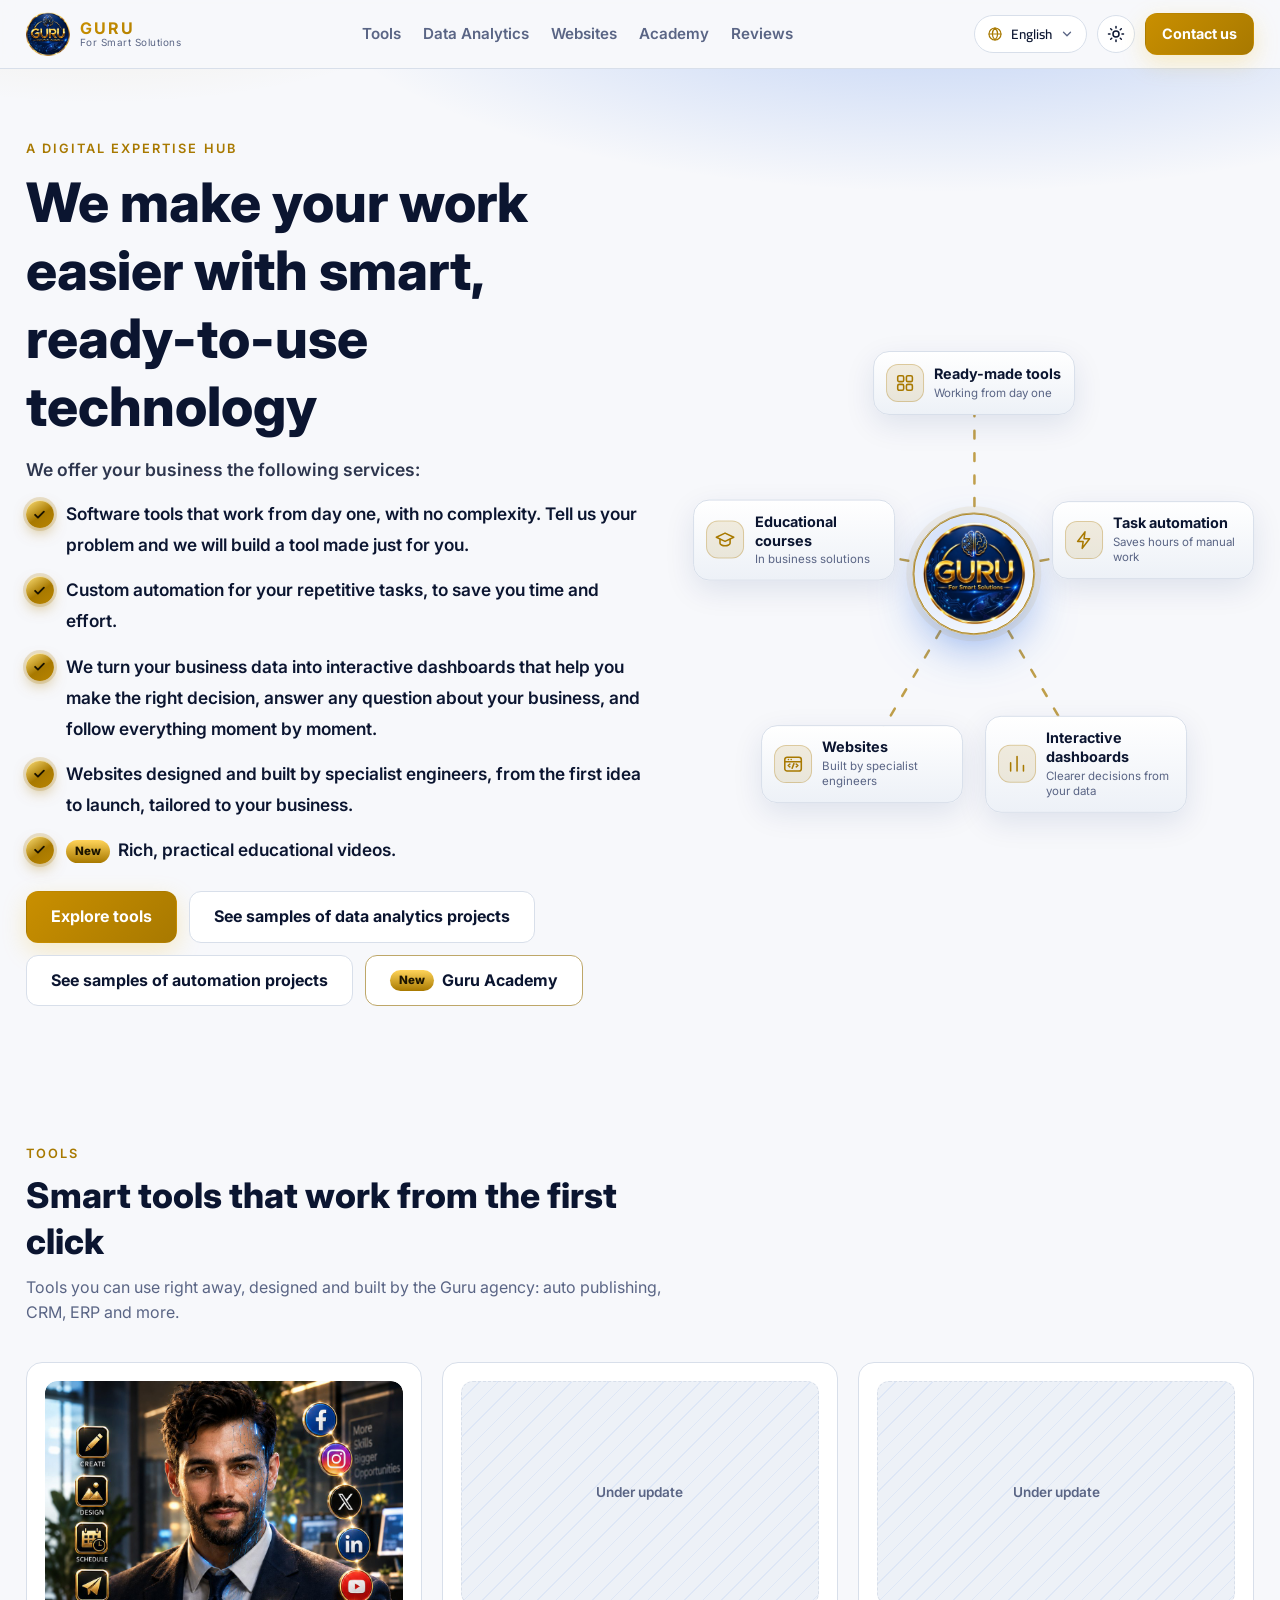
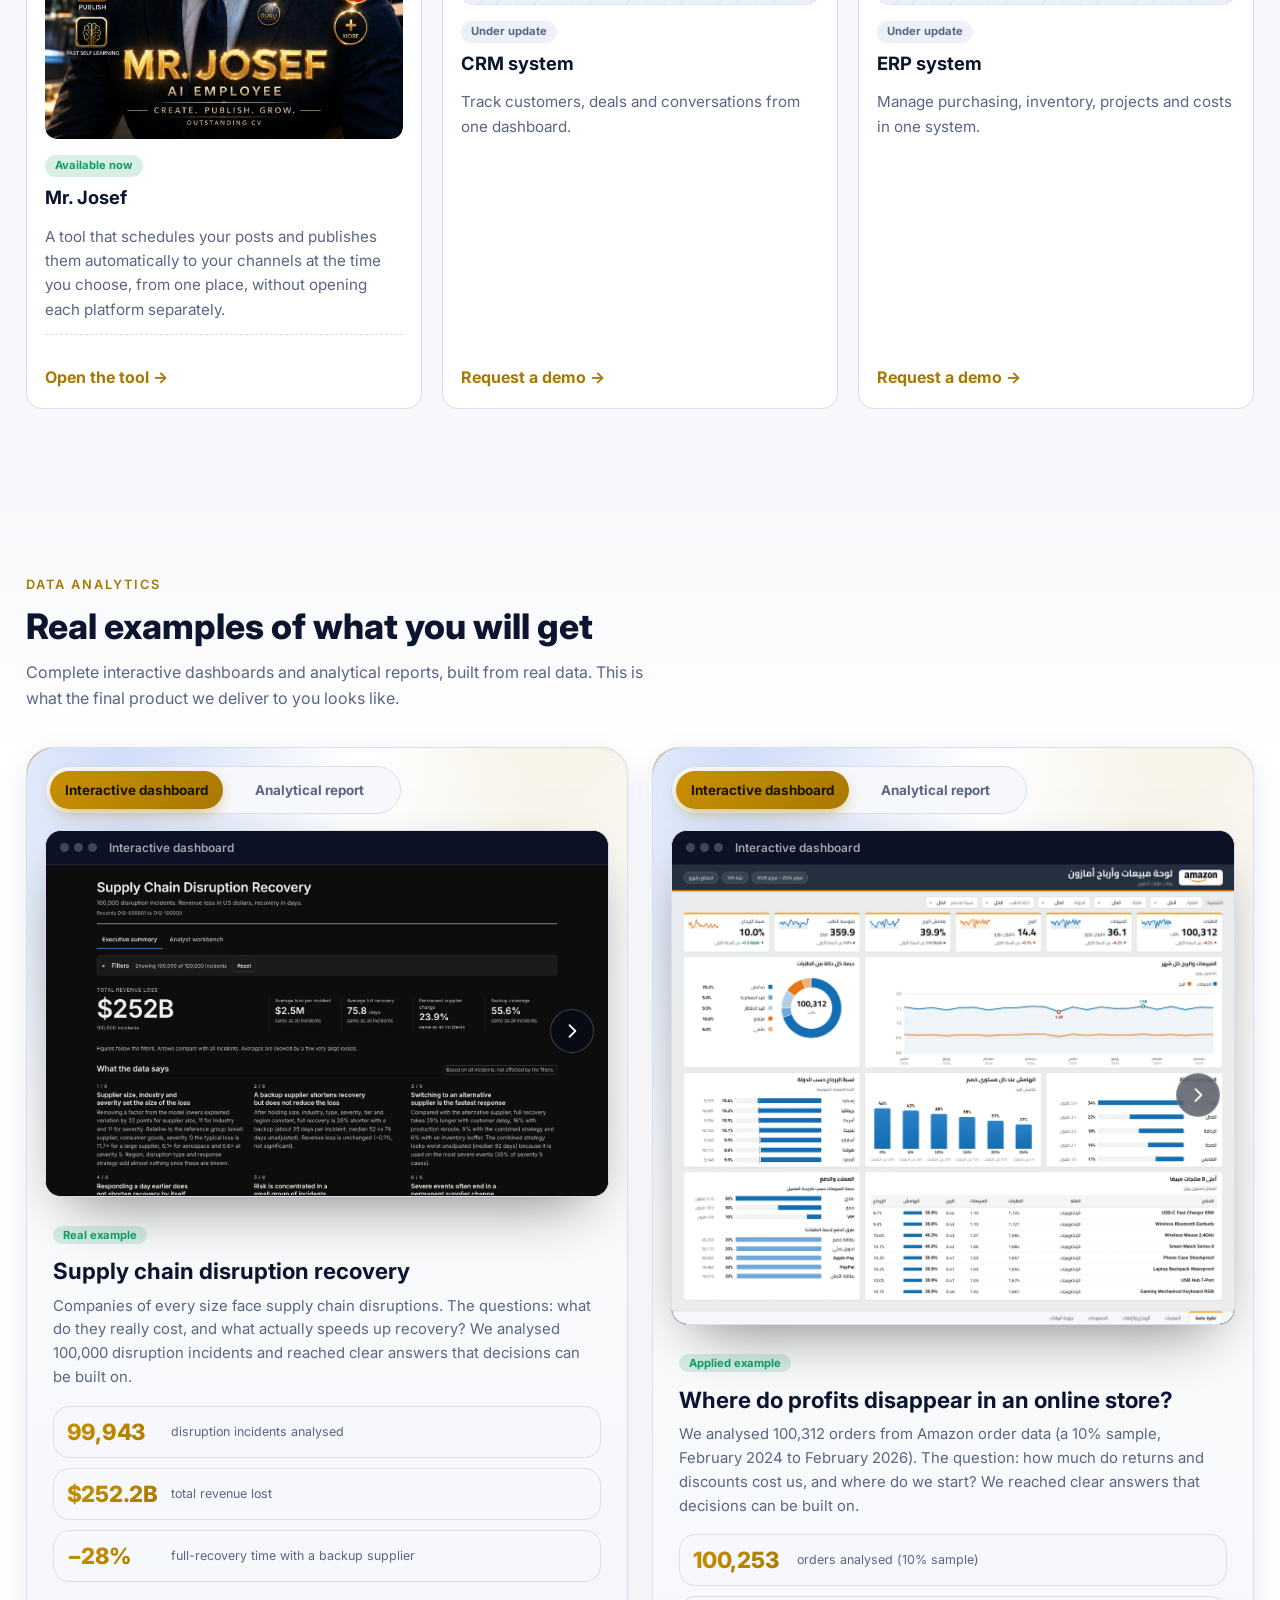
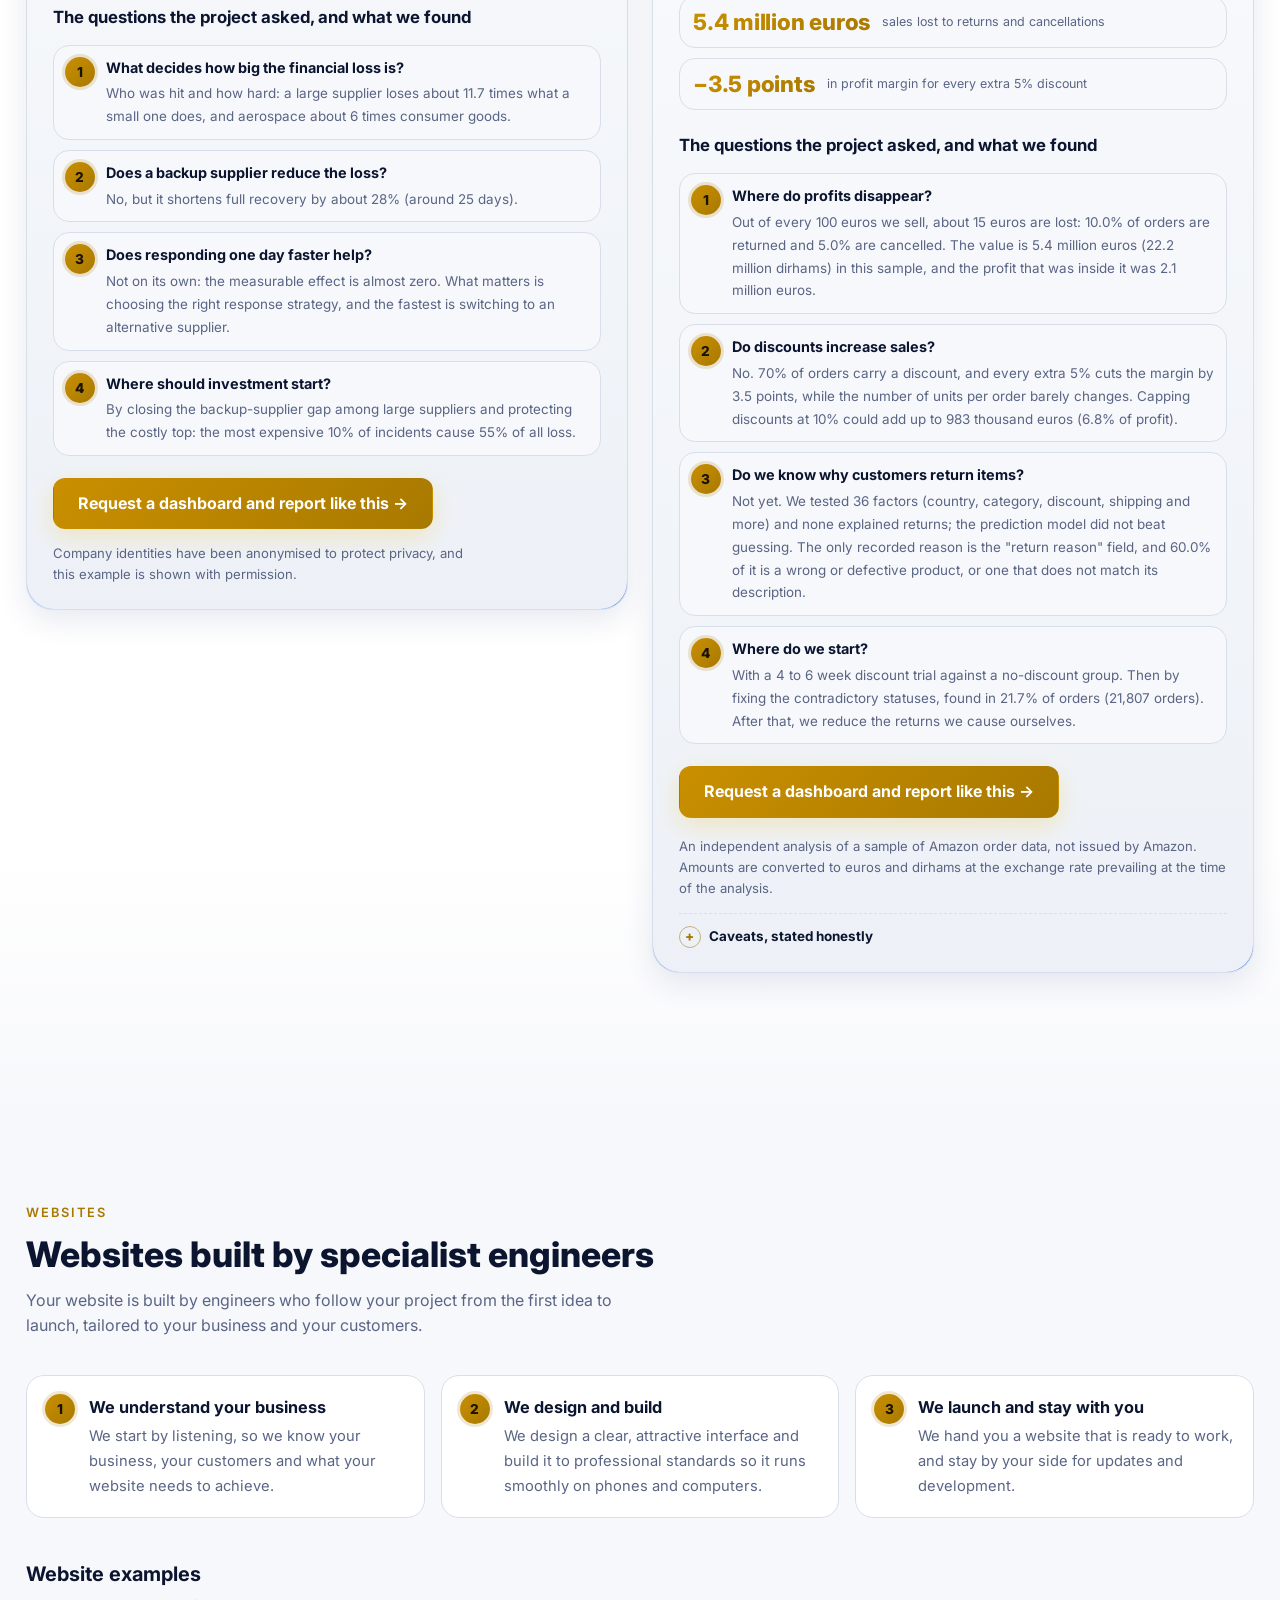
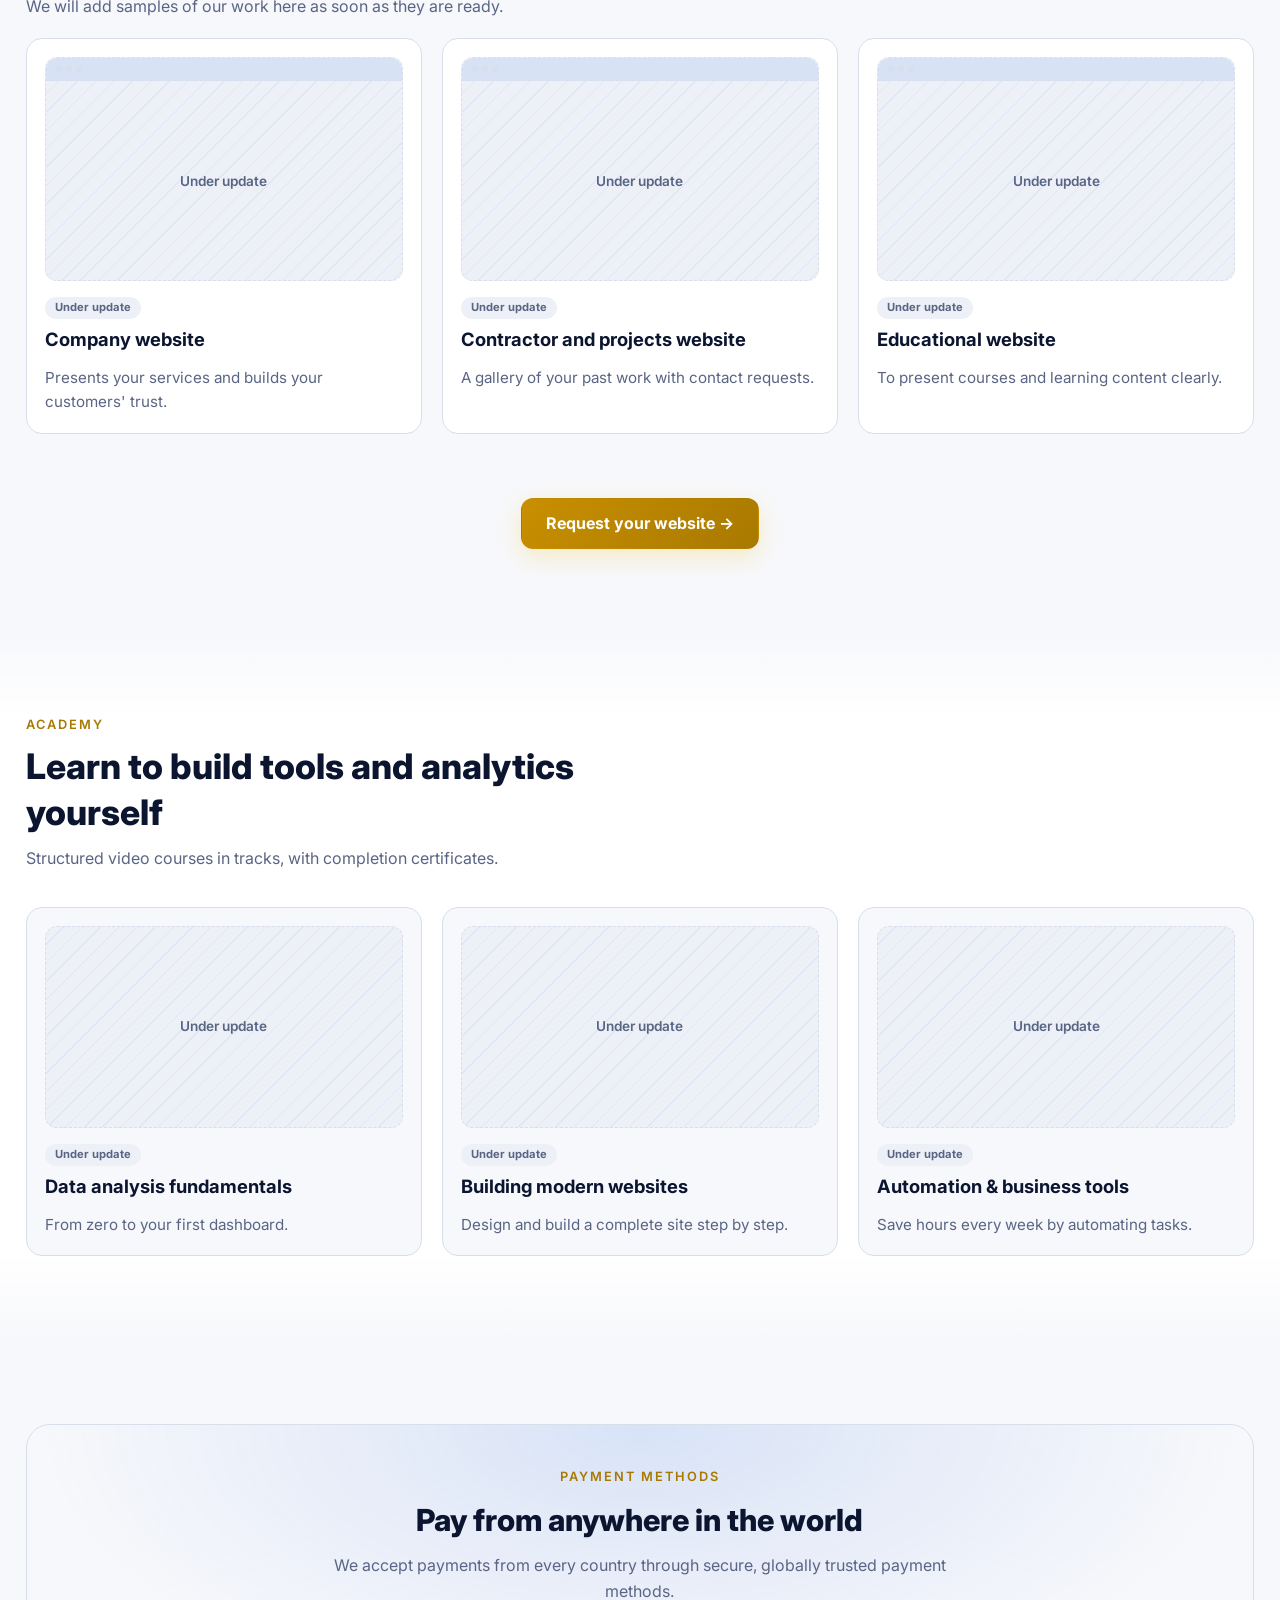
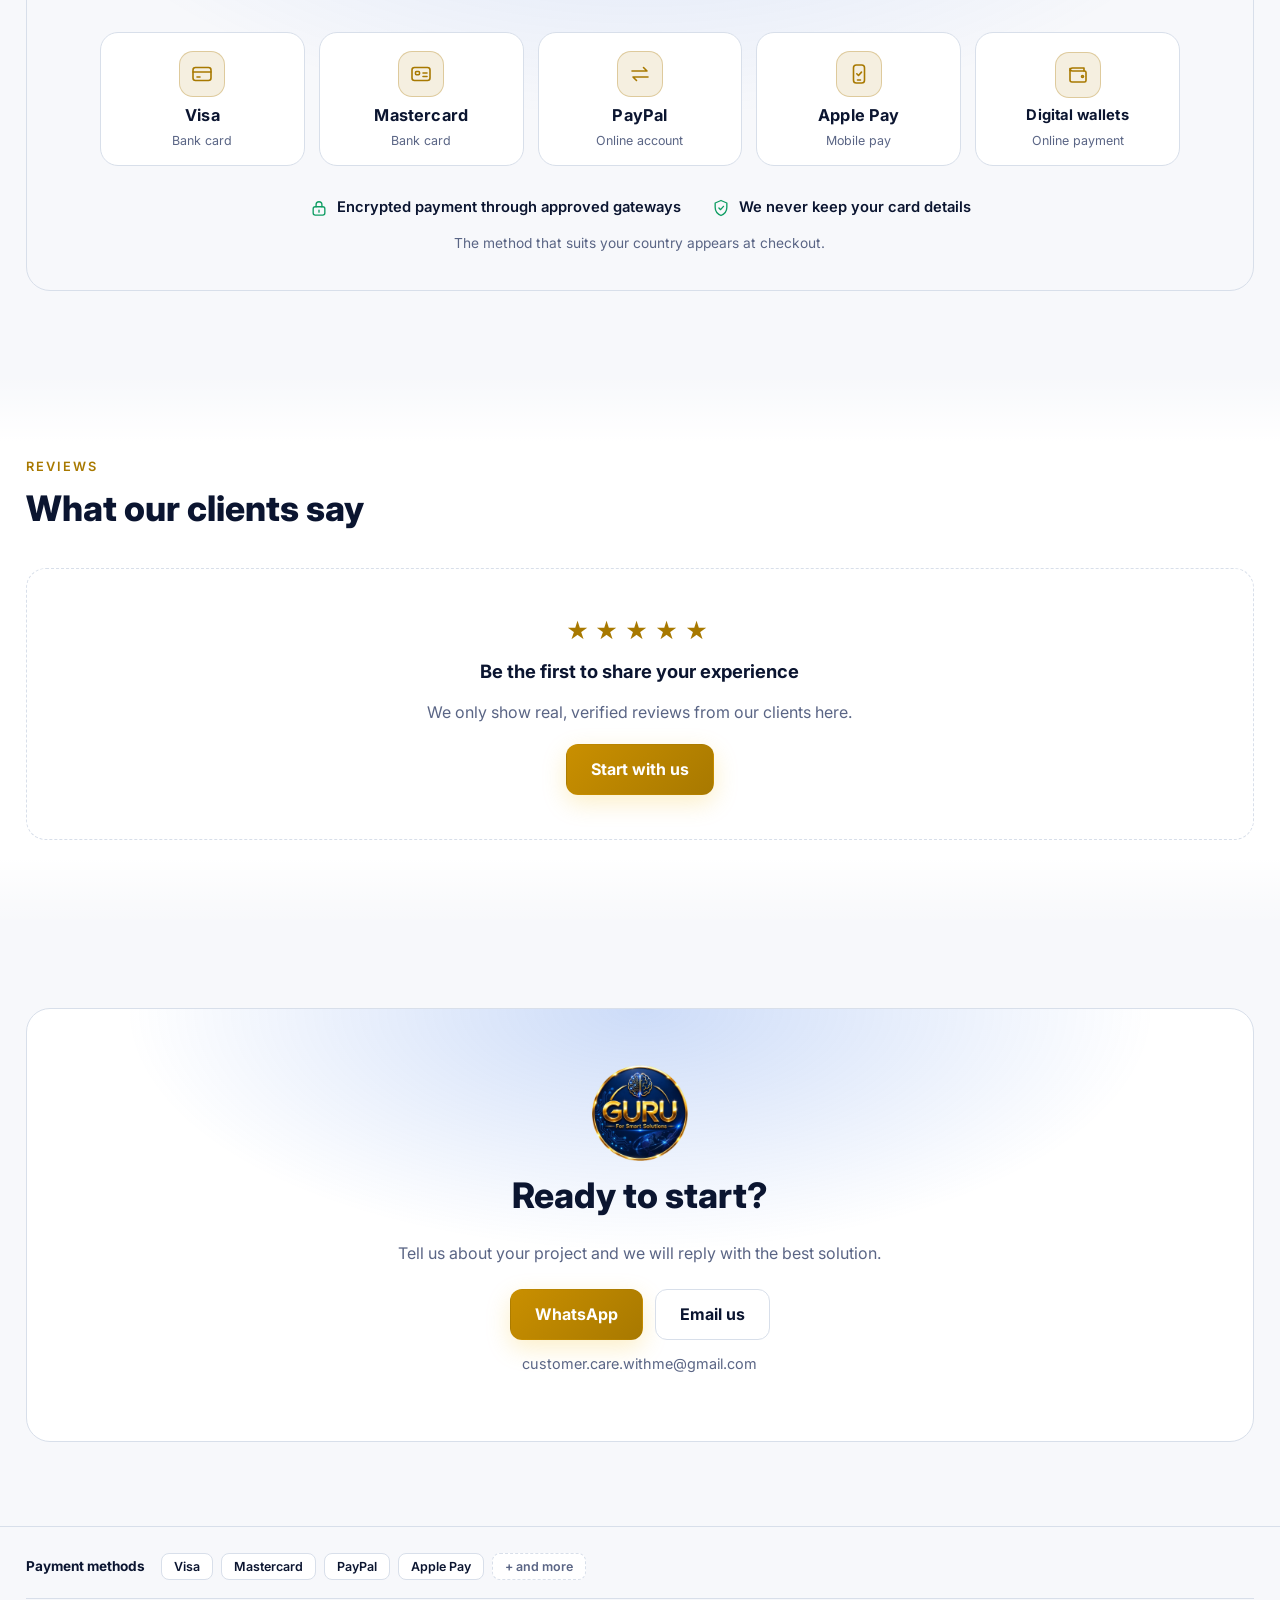
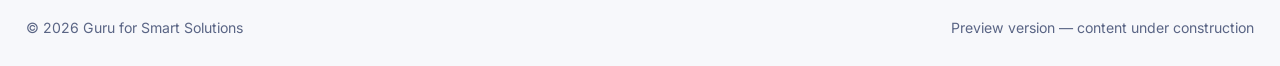
==== index.html @ b003ea6d "Add files via upload" ====
<!doctype html>
<html lang="ar" dir="rtl" data-theme="dark">
<head>
<meta charset="utf-8">
<meta name="viewport" content="width=device-width, initial-scale=1">
<title>Guru for Smart Solutions</title>
<meta name="description" content="Guru for Smart Solutions &#x2014; smart tools, data analytics projects and an academy, in one place.">
<link rel="icon" href="assets/logo.png">
<script src="assets/guru-theme.js?v=1"></script>
<link rel="preconnect" href="https://fonts.googleapis.com">
<link rel="preconnect" href="https://fonts.gstatic.com" crossorigin>
<link href="https://fonts.googleapis.com/css2?family=Cairo:wght@400;600;700;800&family=Inter:wght@400;500;600;700&family=JetBrains+Mono:wght@500&display=swap" rel="stylesheet">
<link rel="stylesheet" href="styles.css?v=33">
<style>.ph.ph-img{padding:0;overflow:hidden;aspect-ratio:1/1;height:auto;min-height:0;border:0;background:none}.ph.ph-img img{display:block;width:100%;height:100%;object-fit:cover;border-radius:inherit}</style>
</head>
<body>
<a class="skip" href="#main" data-i18n="skip">Skip to content</a>

<header class="site-header">
  <div class="wrap bar">
    <a class="brand" href="#top" aria-label="Guru">
      <img src="assets/logo.png" alt="" width="44" height="44">
      <span class="brand-text"><strong>GURU</strong><small data-i18n="brandSub">For Smart Solutions</small></span>
    </a>
    <nav class="nav" aria-label="Main">
      <a href="#tools" data-i18n="navTools"></a>
      <a href="#data" data-i18n="navData"></a>
      <a href="#websites" data-i18n="navWeb"></a>
      <a href="#academy" data-i18n="navAcademy"></a>
      <a href="#reviews" data-i18n="navReviews"></a>
    </nav>
    <div class="actions">
      <div class="lang" id="lang">
        <button type="button" class="lang-btn" id="lang-btn" aria-haspopup="menu" aria-expanded="false" aria-controls="lang-menu" aria-label="Language">
          <svg viewBox="0 0 24 24" width="16" height="16" fill="none" stroke="currentColor" stroke-width="1.8" stroke-linecap="round" aria-hidden="true"><circle cx="12" cy="12" r="9"/><path d="M3 12h18M12 3c2.6 2.6 4 5.7 4 9s-1.4 6.4-4 9c-2.6-2.6-4-5.7-4-9s1.4-6.4 4-9z"/></svg>
          <span id="lang-cur" dir="auto">&#x627;&#x644;&#x639;&#x631;&#x628;&#x64A;&#x629;</span>
          <svg class="chev" viewBox="0 0 24 24" width="14" height="14" fill="none" stroke="currentColor" stroke-width="2.2" stroke-linecap="round" stroke-linejoin="round" aria-hidden="true"><path d="M6 9l6 6 6-6"/></svg>
        </button>
        <ul class="lang-menu" id="lang-menu" role="menu" hidden>
          <li role="none"><button type="button" role="menuitemradio" data-lang="ar" aria-checked="true"><b>AR</b><span>&#x627;&#x644;&#x639;&#x631;&#x628;&#x64A;&#x629;</span><i class="tick">&#x2713;</i></button></li>
          <li role="none"><button type="button" role="menuitemradio" data-lang="en" aria-checked="false"><b>EN</b><span>English</span><i class="tick">&#x2713;</i></button></li>
          <li role="none"><button type="button" role="menuitemradio" data-lang="es" aria-checked="false"><b>ES</b><span>Espa&#xF1;ol</span><i class="tick">&#x2713;</i></button></li>
        </ul>
      </div>
      <button type="button" class="icon-btn" id="theme" aria-label="Toggle theme">
        <svg viewBox="0 0 24 24" width="18" height="18" fill="none" stroke="currentColor" stroke-width="2" stroke-linecap="round"><circle cx="12" cy="12" r="4"/><path d="M12 2v2M12 20v2M4.9 4.9l1.4 1.4M17.7 17.7l1.4 1.4M2 12h2M20 12h2M4.9 19.1l1.4-1.4M17.7 6.3l1.4-1.4"/></svg>
      </button>
      <a class="btn btn-gold btn-sm hide-sm" href="#contact" data-i18n="ctaContact"></a>
    </div>
  </div>
</header>

<main id="main">
<!-- HERO -->
<section class="hero" id="top">
  <div class="wrap hero-grid">
    <div class="hero-copy">
      <p class="eyebrow" data-i18n="eyebrow"></p>
      <h1 data-i18n="h1"></h1>
      <p class="lead lead-intro" data-i18n="leadI"></p>
      <ul class="points">
        <li><i class="chk" aria-hidden="true"><svg viewBox="0 0 24 24" width="14" height="14" fill="none" stroke="currentColor" stroke-width="2.6" stroke-linecap="round" stroke-linejoin="round"><path d="M5 12.5l4.5 4.5L19 7.5"/></svg></i><span data-i18n="p1"></span></li>
        <li><i class="chk" aria-hidden="true"><svg viewBox="0 0 24 24" width="14" height="14" fill="none" stroke="currentColor" stroke-width="2.6" stroke-linecap="round" stroke-linejoin="round"><path d="M5 12.5l4.5 4.5L19 7.5"/></svg></i><span data-i18n="p2"></span></li>
        <li><i class="chk" aria-hidden="true"><svg viewBox="0 0 24 24" width="14" height="14" fill="none" stroke="currentColor" stroke-width="2.6" stroke-linecap="round" stroke-linejoin="round"><path d="M5 12.5l4.5 4.5L19 7.5"/></svg></i><span data-i18n="p3"></span></li>
        <li><i class="chk" aria-hidden="true"><svg viewBox="0 0 24 24" width="14" height="14" fill="none" stroke="currentColor" stroke-width="2.6" stroke-linecap="round" stroke-linejoin="round"><path d="M5 12.5l4.5 4.5L19 7.5"/></svg></i><span data-i18n="pW"></span></li>
        <li><i class="chk" aria-hidden="true"><svg viewBox="0 0 24 24" width="14" height="14" fill="none" stroke="currentColor" stroke-width="2.6" stroke-linecap="round" stroke-linejoin="round"><path d="M5 12.5l4.5 4.5L19 7.5"/></svg></i><span><b class="new" data-i18n="newTag"></b> <span data-i18n="p4"></span></span></li>
      </ul>
      <div class="cta-row">
        <a class="btn btn-gold" href="#tools" data-i18n="ctaTools"></a>
        <a class="btn btn-ghost" href="#data" data-i18n="ctaData"></a>
        <a class="btn btn-ghost" href="#data" data-i18n="ctaAut"></a>
        <a class="btn btn-ghost btn-new" href="#academy"><b class="new" data-i18n="ctaNew"></b><span data-i18n="ctaAcad"></span></a>
      </div>
    </div>

    <figure class="hub" id="hub" role="group" data-i18n-aria="hubAria">
      <svg class="hub-lines" viewBox="0 0 100 96" aria-hidden="true" focusable="false">
        <g class="hub-flow">
          <path d="M50 48L50 14"/><path d="M50 48L82 42"/><path d="M50 48L70 82"/><path d="M50 48L30 82"/><path d="M50 48L18 42"/>
        </g>
      </svg>
      <div class="hub-core" aria-hidden="true"><span class="hub-ring"></span><span class="hub-ring r2"></span><img src="assets/logo.png" alt="" width="120" height="120"></div>
      <a class="hub-card c1" href="#tools"><span class="hub-ico"><svg viewBox="0 0 24 24" fill="none" stroke="currentColor" stroke-width="1.7" stroke-linecap="round" stroke-linejoin="round" aria-hidden="true"><rect x="4" y="4" width="6.5" height="6.5" rx="1.6"/><rect x="13.5" y="4" width="6.5" height="6.5" rx="1.6"/><rect x="4" y="13.5" width="6.5" height="6.5" rx="1.6"/><rect x="13.5" y="13.5" width="6.5" height="6.5" rx="1.6"/></svg></span><span class="hub-txt"><b data-i18n="hub1"></b><small data-i18n="hub1s"></small></span></a>
      <a class="hub-card c2" href="#contact"><span class="hub-ico"><svg viewBox="0 0 24 24" fill="none" stroke="currentColor" stroke-width="1.7" stroke-linecap="round" stroke-linejoin="round" aria-hidden="true"><path d="M13 3L5 13.5h6L10 21l8-10.5h-6z"/></svg></span><span class="hub-txt"><b data-i18n="hub2"></b><small data-i18n="hub2s"></small></span></a>
      <a class="hub-card c3" href="#data"><span class="hub-ico"><svg viewBox="0 0 24 24" fill="none" stroke="currentColor" stroke-width="1.7" stroke-linecap="round" stroke-linejoin="round" aria-hidden="true"><path d="M5 20V11M12 20V4M19 20v-6"/></svg></span><span class="hub-txt"><b data-i18n="hub3"></b><small data-i18n="hub3s"></small></span></a>
      <a class="hub-card c4" href="#websites"><span class="hub-ico"><svg viewBox="0 0 24 24" fill="none" stroke="currentColor" stroke-width="1.7" stroke-linecap="round" stroke-linejoin="round" aria-hidden="true"><rect x="3" y="4.5" width="18" height="15" rx="2.5"/><path d="M3 9.5h18M7 7h.01M10 7h.01"/><path d="M8.5 15l-1.8-1.5L8.5 12M15.5 12l1.8 1.5L15.5 15M13 11.5l-2 5"/></svg></span><span class="hub-txt"><b data-i18n="hubW"></b><small data-i18n="hubWs"></small></span></a>
      <a class="hub-card c5" href="#academy"><span class="hub-ico"><svg viewBox="0 0 24 24" fill="none" stroke="currentColor" stroke-width="1.7" stroke-linecap="round" stroke-linejoin="round" aria-hidden="true"><path d="M2.5 9.5L12 5l9.5 4.5L12 14z"/><path d="M6.5 11.8V16c0 1.4 2.5 2.8 5.5 2.8s5.5-1.4 5.5-2.8v-4.2"/></svg></span><span class="hub-txt"><b data-i18n="hub4"></b><small data-i18n="hub4s"></small></span></a>
    </figure>
  </div>
</section>

<!-- TOOLS -->
<section class="section" id="tools">
  <div class="wrap">
    <header class="sec-head"><p class="eyebrow" data-i18n="navTools"></p><h2 data-i18n="toolsH"></h2><p data-i18n="toolsP"></p></header>
    <div class="grid3">
      <article class="card">
        <div class="ph ph-img"><img src="assets/mr-josef.jpg" alt="Mr. Josef" width="1024" height="1024" loading="lazy"></div>
        <span class="tag tag-live" data-i18n="liveNow"></span>
        <h3 data-i18n="t1"></h3><p data-i18n="t1p"></p>
        <div class="gp-mj" id="gp-mj"></div>
        <a class="link" href="https://mr-josef-for-social-media.vercel.app/ar" data-app-link="https://mr-josef-for-social-media.vercel.app" target="_blank" rel="noopener" data-i18n="mjCta"></a>
      </article>
      <article class="card">
        <div class="ph" role="img" aria-label="Image placeholder"><span data-i18n="soonImg"></span></div>
        <span class="tag" data-i18n="soon"></span>
        <h3 data-i18n="t2"></h3><p data-i18n="t2p"></p>
        <a class="link" href="#contact" data-i18n="demo"></a>
      </article>
      <article class="card">
        <div class="ph" role="img" aria-label="Image placeholder"><span data-i18n="soonImg"></span></div>
        <span class="tag" data-i18n="soon"></span>
        <h3 data-i18n="t3"></h3><p data-i18n="t3p"></p>
        <a class="link" href="#contact" data-i18n="demo"></a>
      </article>
    </div>
  </div>
</section>

<!-- DATA LAB -->
<section class="section alt" id="data">
  <div class="wrap">
    <header class="sec-head"><p class="eyebrow" data-i18n="navData"></p><h2 data-i18n="dataH"></h2><p data-i18n="dataP"></p></header>
    <div class="cases">
    <article class="case" id="case" data-case="supply">
      <div class="case-stage">
        <div class="case-tabs" role="tablist" aria-label="" data-i18n-aria="caseTabsAria" style="--i:0">
          <span class="case-ind" aria-hidden="true"></span>
          <button class="case-tab" role="tab" id="tab-dash" aria-controls="slide-dash" aria-selected="true" type="button" data-i18n="tabDash"></button>
          <button class="case-tab" role="tab" id="tab-rep" aria-controls="slide-rep" aria-selected="false" tabindex="-1" type="button" data-i18n="tabRep"></button>
        </div>
        <div class="case-frame">
          <div class="case-chrome" aria-hidden="true"><span class="dots"><i></i><i></i><i></i></span><span class="case-label"><span class="cl cl-0" data-i18n="tabDash"></span><span class="cl cl-1" data-i18n="tabRep"></span></span></div>
          <div class="case-viewport" id="case-vp" tabindex="0" role="group" aria-roledescription="carousel" data-i18n-aria="caseAria">
            <div class="case-track" id="case-track">
              <figure class="case-slide on" id="slide-dash" role="tabpanel" aria-labelledby="tab-dash"><img data-shot="supply-chain/preview-{lang}.webp" data-i18n-alt="altDash" src="supply-chain/preview-ar.webp" alt="" width="1440" height="900" draggable="false"></figure>
              <figure class="case-slide" id="slide-rep" role="tabpanel" aria-labelledby="tab-rep" aria-hidden="true"><img data-shot="supply-chain/report-{lang}.webp" data-i18n-alt="altRep" src="supply-chain/report-ar.webp" alt="" width="1440" height="900" draggable="false" loading="lazy"></figure>
            </div>
            <button class="case-nav prev" type="button" data-i18n-aria="casePrev" disabled><svg viewBox="0 0 24 24" width="20" height="20" fill="none" stroke="currentColor" stroke-width="2.2" stroke-linecap="round" stroke-linejoin="round" aria-hidden="true"><path d="M9 5l7 7-7 7"/></svg></button>
            <button class="case-nav next" type="button" data-i18n-aria="caseNext"><svg viewBox="0 0 24 24" width="20" height="20" fill="none" stroke="currentColor" stroke-width="2.2" stroke-linecap="round" stroke-linejoin="round" aria-hidden="true"><path d="M9 5l7 7-7 7"/></svg></button>
            <span class="case-shine" aria-hidden="true"></span>
          </div>
        </div>
      </div>
      <div class="case-body">
        <div class="case-head" data-rv style="--d:0"><span class="tag tag-live" data-i18n="live"></span></div>
        <h3 data-rv style="--d:1" data-i18n="d1t"></h3>
        <p class="case-intro" data-rv style="--d:2" data-i18n="caseIntro"></p>
        <ul class="case-stats" data-rv style="--d:3">
          <li><b class="cs-n" data-stat="0" dir="auto"></b><span data-i18n="stat1"></span></li>
          <li><b class="cs-n" data-stat="1" dir="auto"></b><span data-i18n="stat2"></span></li>
          <li><b class="cs-n" data-stat="2" dir="auto"></b><span data-i18n="stat3"></span></li>
        </ul>
        <h4 class="case-qh" data-rv style="--d:4" data-i18n="qaH"></h4>
        <ol class="qa">
          <li data-rv style="--d:5"><span class="qa-n">1</span><div><b data-i18n="q1"></b><p data-i18n="a1"></p></div></li>
          <li data-rv style="--d:6"><span class="qa-n">2</span><div><b data-i18n="q2"></b><p data-i18n="a2"></p></div></li>
          <li data-rv style="--d:7"><span class="qa-n">3</span><div><b data-i18n="q3"></b><p data-i18n="a3"></p></div></li>
          <li data-rv style="--d:8"><span class="qa-n">4</span><div><b data-i18n="q4"></b><p data-i18n="a4"></p></div></li>
        </ol>
        <div class="case-cta" data-rv style="--d:9">
          <a class="btn btn-gold" href="#contact" data-i18n="caseCta"></a>
          <p class="case-note" data-i18n="caseNote"></p>
        </div>
      </div>
    </article>

    <article class="case case-amazon" id="case-amazon" data-case="amazon">
      <div class="case-stage">
        <div class="case-tabs" role="tablist" aria-label="" data-i18n-aria="caseTabsAria" style="--i:0">
          <span class="case-ind" aria-hidden="true"></span>
          <button class="case-tab" role="tab" id="tab-am-dash" aria-controls="slide-am-dash" aria-selected="true" type="button" data-i18n="tabDash"></button>
          <button class="case-tab" role="tab" id="tab-am-rep" aria-controls="slide-am-rep" aria-selected="false" tabindex="-1" type="button" data-i18n="tabRep"></button>
        </div>
        <div class="case-frame">
          <div class="case-chrome" aria-hidden="true"><span class="dots"><i></i><i></i><i></i></span><span class="case-label"><span class="cl cl-0" data-i18n="tabDash"></span><span class="cl cl-1" data-i18n="tabRep"></span></span></div>
          <div class="case-viewport" tabindex="0" role="group" aria-roledescription="carousel" data-i18n-aria="caseAria">
            <div class="case-track">
              <figure class="case-slide on" id="slide-am-dash" role="tabpanel" aria-labelledby="tab-am-dash"><img src="amazon-orders/dashboard.webp" data-i18n-alt="amAltDash" alt="" width="2400" height="1959" draggable="false"></figure>
              <figure class="case-slide" id="slide-am-rep" role="tabpanel" aria-labelledby="tab-am-rep" aria-hidden="true"><img src="amazon-orders/report.webp" data-i18n-alt="amAltRep" alt="" width="2400" height="1350" draggable="false" loading="lazy"></figure>
            </div>
            <button class="case-nav prev" type="button" data-i18n-aria="casePrev" disabled><svg viewBox="0 0 24 24" width="20" height="20" fill="none" stroke="currentColor" stroke-width="2.2" stroke-linecap="round" stroke-linejoin="round" aria-hidden="true"><path d="M9 5l7 7-7 7"/></svg></button>
            <button class="case-nav next" type="button" data-i18n-aria="caseNext"><svg viewBox="0 0 24 24" width="20" height="20" fill="none" stroke="currentColor" stroke-width="2.2" stroke-linecap="round" stroke-linejoin="round" aria-hidden="true"><path d="M9 5l7 7-7 7"/></svg></button>
            <span class="case-shine" aria-hidden="true"></span>
          </div>
        </div>
      </div>
      <div class="case-body">
        <div class="case-head" data-rv style="--d:0"><span class="tag tag-live" data-i18n="amTag"></span></div>
        <h3 data-rv style="--d:1" data-i18n="amTitle"></h3>
        <p class="case-intro" data-rv style="--d:2" data-i18n="amIntro" data-i18n-num></p>
        <ul class="case-stats" data-rv style="--d:3">
          <li><b class="cs-n" data-stat="0" dir="auto"></b><span data-i18n="amStat1" data-i18n-num></span></li>
          <li><b class="cs-n" data-stat="1" dir="auto"></b><span data-i18n="amStat2" data-i18n-num></span></li>
          <li><b class="cs-n" data-stat="2" dir="auto"></b><span data-i18n="amStat3" data-i18n-num></span></li>
        </ul>
        <h4 class="case-qh" data-rv style="--d:5" data-i18n="amQaH"></h4>
        <ol class="qa">
          <li data-rv style="--d:6"><span class="qa-n">1</span><div><b data-i18n="amQ1"></b><p data-i18n="amA1" data-i18n-num></p></div></li>
          <li data-rv style="--d:7"><span class="qa-n">2</span><div><b data-i18n="amQ2"></b><p data-i18n="amA2" data-i18n-num></p></div></li>
          <li data-rv style="--d:8"><span class="qa-n">3</span><div><b data-i18n="amQ3"></b><p data-i18n="amA3" data-i18n-num></p></div></li>
          <li data-rv style="--d:9"><span class="qa-n">4</span><div><b data-i18n="amQ4"></b><p data-i18n="amA4" data-i18n-num></p></div></li>
        </ol>
        <div class="case-cta" data-rv style="--d:10">
          <a class="btn btn-gold" href="#contact" data-i18n="amCta"></a>
        </div>
        <p class="case-note am-src" data-rv style="--d:11" data-i18n="amNote"></p>
        <details class="am-cav" data-rv style="--d:12">
          <summary data-i18n="amCavT"></summary>
          <ul>
          <li data-i18n="amCav1" data-i18n-num></li>
          <li data-i18n="amCav2" data-i18n-num></li>
          <li data-i18n="amCav3" data-i18n-num></li>
          <li data-i18n="amCav4" data-i18n-num></li>
          <li data-i18n="amCav5" data-i18n-num></li>
          </ul>
        </details>
      </div>
    </article>
    </div>
    <div class="gp-block" id="gp-data"></div>
  </div>
</section>

<!-- WEBSITES -->
<section class="section" id="websites">
  <div class="wrap">
    <header class="sec-head"><p class="eyebrow" data-i18n="navWeb"></p><h2 data-i18n="webH"></h2><p data-i18n="webP"></p></header>
    <ol class="web-steps">
      <li><span class="qa-n">1</span><div><b data-i18n="ws1"></b><p data-i18n="ws1p"></p></div></li>
      <li><span class="qa-n">2</span><div><b data-i18n="ws2"></b><p data-i18n="ws2p"></p></div></li>
      <li><span class="qa-n">3</span><div><b data-i18n="ws3"></b><p data-i18n="ws3p"></p></div></li>
    </ol>
    <div class="web-ex-head"><h3 data-i18n="exH"></h3><p data-i18n="exP"></p></div>
    <div class="grid3">
      <article class="card">
        <div class="ph ph-site" role="img" aria-label="Image placeholder"><span data-i18n="soonImg"></span></div>
        <span class="tag" data-i18n="soon"></span>
        <h3 data-i18n="e1"></h3><p data-i18n="e1p"></p>
      </article>
      <article class="card">
        <div class="ph ph-site" role="img" aria-label="Image placeholder"><span data-i18n="soonImg"></span></div>
        <span class="tag" data-i18n="soon"></span>
        <h3 data-i18n="e2"></h3><p data-i18n="e2p"></p>
      </article>
      <article class="card">
        <div class="ph ph-site" role="img" aria-label="Image placeholder"><span data-i18n="soonImg"></span></div>
        <span class="tag" data-i18n="soon"></span>
        <h3 data-i18n="e3"></h3><p data-i18n="e3p"></p>
      </article>
    </div>
    <div class="gp-block" id="gp-web"></div>
    <div class="web-cta"><a class="btn btn-gold" href="#contact" data-i18n="webCta"></a></div>
  </div>
</section>

<!-- ACADEMY -->
<section class="section alt" id="academy">
  <div class="wrap">
    <header class="sec-head"><p class="eyebrow" data-i18n="navAcademy"></p><h2 data-i18n="acadH"></h2><p data-i18n="acadP"></p></header>
    <div class="grid3">
      <article class="card">
        <div class="ph ph-video" role="img" aria-label="Image placeholder"><span data-i18n="soonImg"></span></div>
        <span class="tag" data-i18n="soon"></span>
        <h3 data-i18n="c1t"></h3><p data-i18n="c1p"></p>
      </article>
      <article class="card">
        <div class="ph ph-video" role="img" aria-label="Image placeholder"><span data-i18n="soonImg"></span></div>
        <span class="tag" data-i18n="soon"></span>
        <h3 data-i18n="c2t"></h3><p data-i18n="c2p"></p>
      </article>
      <article class="card">
        <div class="ph ph-video" role="img" aria-label="Image placeholder"><span data-i18n="soonImg"></span></div>
        <span class="tag" data-i18n="soon"></span>
        <h3 data-i18n="c3t"></h3><p data-i18n="c3p"></p>
      </article>
    </div>
  </div>
</section>

<!-- PAYMENT METHODS (the plans block was removed until pricing is decided) -->
<section class="section pay-only" id="payments-sec">
  <div class="wrap">
    <div class="pay-section" id="payments"><div id="pay-root"></div></div>
  </div>
</section>

<!-- REVIEWS -->
<section class="section alt" id="reviews">
  <div class="wrap">
    <header class="sec-head"><p class="eyebrow" data-i18n="navReviews"></p><h2 data-i18n="revH"></h2></header>
    <div class="reviews-empty">
      <div class="stars" aria-hidden="true">&#x2605;&#x2605;&#x2605;&#x2605;&#x2605;</div>
      <h3 data-i18n="revEmpty"></h3>
      <p data-i18n="revEmptyP"></p>
      <a class="btn btn-gold" href="#contact" data-i18n="revCta"></a>
    </div>
  </div>
</section>

<!-- CONTACT -->
<section class="section cta" id="contact">
  <div class="wrap cta-box">
    <img src="assets/logo.png" alt="" width="96" height="96">
    <h2 data-i18n="ctaH"></h2>
    <p data-i18n="ctaP"></p>
    <div class="cta-row center">
      <a class="btn btn-gold" href="https://wa.me/201023290481" target="_blank" rel="noopener noreferrer" data-i18n="ctaWa"></a>
      <a class="btn btn-ghost" id="mail-btn" href="https://mail.google.com/mail/?view=cm&fs=1&to=customer.care.withme%40gmail.com" target="_blank" rel="noopener noreferrer" data-i18n="ctaMail"></a>
    </div>
    <p class="mail"><bdi dir="ltr">customer.care.withme@gmail.com</bdi></p>
  </div>
</section>
</main>

<footer class="site-footer">
  <div class="wrap foot-pay" id="foot-pay"></div>
  <div class="wrap foot">
    <span dir="ltr">&#xA9; <span id="yr"></span> Guru for Smart Solutions</span>
    <span data-i18n="footNote"></span>
  </div>
</footer>

<script src="assets/guru-i18n.js?v=8"></script>
<script src="app.js?v=18"></script>
<script src="assets/guru-pay.js?v=12"></script>
<script src="assets/guru-price.js?v=1"></script>
<script src="assets/guru-header.js?v=1"></script>
<script>
/* Contact by email: opens the Gmail app (compose, To pre-filled, empty subject) on phones; Gmail web compose on computers. */
(function () {
  var TO = 'customer.care.withme@gmail.com';
  var btn = document.getElementById('mail-btn');
  if (!btn) return;
  function platform(ua, touch) {
    if (/Android/i.test(ua)) return 'android';
    if (/iPhone|iPad|iPod/i.test(ua) || (/Macintosh/i.test(ua) && touch > 1)) return 'ios';
    return 'desktop';
  }
  function target(p) {
    var mailto = 'mailto:' + TO;
    if (p === 'android') return { url: 'intent:' + TO + '#Intent;scheme=mailto;action=android.intent.action.SENDTO;package=com.google.android.gm;S.browser_fallback_url=' + encodeURIComponent(mailto) + ';end', fallback: null };
    if (p === 'ios') return { url: 'googlegmail:///co?to=' + encodeURIComponent(TO), fallback: mailto };
    return null;
  }
  window.__guruMailTarget = function (ua, touch) { return target(platform(ua, touch)); };
  btn.addEventListener('click', function (e) {
    var t = target(platform(navigator.userAgent || '', navigator.maxTouchPoints || 0));
    if (!t) return;                       /* computer: let the normal Gmail web link open */
    e.preventDefault();
    var left = false;
    function mark() { if (document.hidden) left = true; }
    document.addEventListener('visibilitychange', mark);
    window.addEventListener('pagehide', function () { left = true; });
    window.location.href = t.url;
    if (t.fallback) setTimeout(function () {
      document.removeEventListener('visibilitychange', mark);
      if (!left && !document.hidden) window.location.href = t.fallback;
    }, 1400);
  });
})();
</script>
</body>
</html>
---- styles.css ----
:root{
  --bg:#F7F8FB; --surface:#FFFFFF; --surface-2:#EDF1F7; --line:#D8DFEA;
  --text:#0B1530; --muted:#5A6585;
  --blue:#0B2A6F; --blue-glow:#1A5FE0;
  --gold:#A87900; --gold-bright:#C98F00; --on-gold:#FFFFFF;
  --gold-grad:linear-gradient(135deg,#C98F00,#A87900);
  --ok:#0F9D63; --shadow:0 10px 30px rgba(11,42,111,.10);
  --font-ar:'Cairo',system-ui,sans-serif; --font-en:'Inter',system-ui,sans-serif;
  --r:16px;
}
:root[data-theme="dark"]{
  --bg:#050B1F; --surface:#0A1534; --surface-2:#111F47; --line:#1D2D5E;
  --text:#EAF0FF; --muted:#8E9BBD;
  --blue:#0B2A6F; --blue-glow:#2E7BFF;
  --gold:#F2B705; --gold-bright:#FFD75E; --on-gold:#1a1200;
  --gold-grad:linear-gradient(135deg,#FFD75E,#F2B705 55%,#C98F00);
  --ok:#2EE59D; --shadow:0 12px 40px rgba(0,0,0,.45);
}
*{box-sizing:border-box;margin:0}
html{scroll-behavior:smooth;scroll-padding-top:12px}
body{background:var(--bg);color:var(--text);font-family:var(--font-ar);line-height:1.7;-webkit-font-smoothing:antialiased}
html[lang="en"] body,html[lang="es"] body{font-family:var(--font-en);line-height:1.6}
img{max-width:100%;display:block}
a{color:inherit;text-decoration:none}
.wrap{width:min(1560px,100% - clamp(32px,4vw,64px));margin-inline:auto}
.skip{position:absolute;inset-inline-start:12px;top:8px;transform:translateY(-300%);background:var(--gold);color:var(--on-gold);padding:8px 14px;border-radius:8px;z-index:100}
.skip:focus{transform:none}
:focus-visible{outline:2px solid var(--gold-bright);outline-offset:3px;border-radius:6px}

/* header */
.site-header{position:sticky;top:0;z-index:50;-webkit-backdrop-filter:blur(14px);backdrop-filter:blur(14px);background:color-mix(in srgb,var(--bg) 82%,transparent);border-bottom:1px solid var(--line);transition:transform .5s cubic-bezier(.22,.9,.2,1),background .35s,box-shadow .35s,border-color .35s;will-change:transform}
.bar{display:flex;align-items:center;gap:20px;min-height:68px}
.brand{display:flex;align-items:center;gap:10px}
.brand-text{display:flex;flex-direction:column;line-height:1.1}
.brand-text strong{font-family:var(--font-en);font-weight:700;letter-spacing:.14em;background:var(--gold-grad);-webkit-background-clip:text;background-clip:text;color:transparent}
.brand-text small{font-family:var(--font-en);font-size:.62rem;color:var(--muted);letter-spacing:.05em}
.nav{display:flex;gap:22px;margin-inline:auto;font-weight:600;font-size:.95rem}
.nav a{color:var(--muted);transition:color .15s}.nav a:hover{color:var(--text)}
.actions{display:flex;align-items:center;gap:10px}
.icon-btn{width:38px;height:38px;border-radius:50%;border:1px solid var(--line);background:var(--surface);color:var(--text);cursor:pointer;display:grid;place-items:center}
.icon-btn:hover{border-color:var(--gold)}

/* buttons */
.btn{display:inline-flex;align-items:center;justify-content:center;gap:8px;padding:12px 24px;border-radius:12px;font-weight:700;border:1px solid transparent;cursor:pointer;transition:transform .15s,box-shadow .15s,background .15s,border-color .15s;font-family:inherit;font-size:1rem}
.btn:hover{transform:translateY(-2px)}.btn:active{transform:none}
.btn-gold{background:var(--gold-grad);color:var(--on-gold);box-shadow:0 8px 24px rgba(242,183,5,.22)}
.btn-gold:hover{box-shadow:0 12px 32px rgba(242,183,5,.35)}
.btn-ghost{border-color:var(--line);background:var(--surface);color:var(--text)}
.btn-ghost:hover{border-color:var(--gold)}
.btn-sm{padding:8px 16px;font-size:.9rem}
.btn:disabled,.btn[aria-disabled="true"]{opacity:.5;pointer-events:none}

/* hero */
.hero{position:relative;padding:72px 0 56px;overflow:hidden}
.hero::before{content:"";position:absolute;inset:-20% -10% auto;height:520px;background:radial-gradient(60% 60% at 70% 20%,color-mix(in srgb,var(--blue-glow) 28%,transparent),transparent 70%),radial-gradient(40% 50% at 15% 10%,color-mix(in srgb,var(--gold) 14%,transparent),transparent 70%);pointer-events:none}
.hero-grid{position:relative;display:grid;grid-template-columns:1.05fr .95fr;gap:48px;align-items:center}
.eyebrow{font:600 .8rem var(--font-en);letter-spacing:.16em;text-transform:uppercase;color:var(--gold);margin-bottom:12px}
h1{font-size:clamp(2rem,4.4vw,3.4rem);line-height:1.25;font-weight:800;margin-bottom:16px}
h2{font-size:clamp(1.5rem,3vw,2.2rem);line-height:1.3;font-weight:800;margin-bottom:10px}
h3{font-size:1.15rem;font-weight:700;margin-bottom:6px}
.lead{color:var(--muted);font-size:1.1rem;max-width:54ch;margin-bottom:26px}
.cta-row{display:flex;flex-wrap:wrap;gap:12px}.cta-row.center{justify-content:center}

/* live dashboard */
.live{background:linear-gradient(180deg,var(--surface),var(--surface-2));border:1px solid var(--line);border-radius:20px;padding:16px;box-shadow:var(--shadow);position:relative}
.live::after{content:"";position:absolute;inset:-1px;border-radius:20px;padding:1px;background:linear-gradient(135deg,color-mix(in srgb,var(--gold) 70%,transparent),transparent 40%,color-mix(in srgb,var(--blue-glow) 60%,transparent));-webkit-mask:linear-gradient(#000 0 0) content-box,linear-gradient(#000 0 0);-webkit-mask-composite:xor;mask-composite:exclude;pointer-events:none}
.live-top{display:flex;align-items:center;gap:10px;margin-bottom:14px}
.dots{display:flex;gap:5px}.dots i{width:9px;height:9px;border-radius:50%;background:var(--line)}
.live-title{font-weight:700;font-size:.9rem;margin-inline-end:auto}
.badge{font-size:.68rem;font-weight:700;padding:3px 9px;border-radius:999px;background:color-mix(in srgb,var(--gold) 18%,transparent);color:var(--gold)}
.kpis{display:grid;grid-template-columns:repeat(3,1fr);gap:10px;margin-bottom:12px}
.kpi{background:var(--bg);border:1px solid var(--line);border-radius:12px;padding:10px 12px;display:flex;flex-direction:column}
.kpi small{color:var(--muted);font-size:.72rem}
.kpi b{font:500 1.35rem var(--font-en);font-family:'JetBrains Mono',monospace}
.kpi b,.kpi em{unicode-bidi:isolate}
html[dir="rtl"] .kpi b,html[dir="rtl"] .kpi em{text-align:right}
.mail{color:var(--muted);font-family:var(--font-en);font-size:.9rem}
.kpi em{font-style:normal;font:600 .72rem var(--font-en)}.up{color:var(--ok)}
#chart{width:100%;height:150px;display:block}
.grid path{stroke:var(--line);stroke-width:1;stroke-dasharray:3 4;fill:none}
.bars{display:flex;align-items:flex-end;gap:6px;height:56px;margin-top:10px}
.bars i{flex:1;background:linear-gradient(180deg,var(--gold),color-mix(in srgb,var(--gold) 20%,transparent));border-radius:4px 4px 0 0;transition:height .8s cubic-bezier(.2,.8,.2,1)}

/* sections */
.section{padding:84px 0}.section.alt{background:linear-gradient(180deg,transparent,var(--surface) 12%,var(--surface) 88%,transparent)}
.sec-head{max-width:640px;margin-bottom:36px}.sec-head p:last-child{color:var(--muted)}
.grid3{display:grid;grid-template-columns:repeat(3,1fr);gap:20px}
.card{background:var(--surface);border:1px solid var(--line);border-radius:var(--r);padding:18px;display:flex;flex-direction:column;gap:6px;transition:transform .2s,border-color .2s,box-shadow .2s}
.card:hover{transform:translateY(-4px);border-color:color-mix(in srgb,var(--gold) 60%,var(--line));box-shadow:var(--shadow)}
.card p{color:var(--muted);font-size:.95rem}
.alt .card{background:var(--bg)}
.ph{aspect-ratio:16/10;border-radius:12px;margin-bottom:10px;display:grid;place-items:center;color:var(--muted);font-size:.85rem;font-weight:600;border:1px dashed var(--line);background:
  repeating-linear-gradient(135deg,transparent 0 12px,color-mix(in srgb,var(--blue-glow) 7%,transparent) 12px 13px),var(--surface-2)}
.ph-video{aspect-ratio:16/9}
.tag{align-self:flex-start;font-size:.7rem;font-weight:700;padding:2px 10px;border-radius:999px;background:var(--surface-2);color:var(--muted)}
.link{margin-top:auto;padding-top:10px;color:var(--gold);font-weight:700}.link:hover{text-decoration:underline}

.pay-only .pay-section{margin-top:0}
/* pricing (plans block currently removed from the page; styles kept for when it returns) */
.plan{gap:14px;position:relative;padding:24px}
.plan.featured{border-color:var(--gold);box-shadow:0 0 0 1px var(--gold),var(--shadow)}
.ribbon{position:absolute;top:-12px;inset-inline-start:20px;background:var(--gold-grad);color:var(--on-gold);font-size:.72rem;font-weight:800;padding:3px 12px;border-radius:999px}
.price{font-size:1.4rem;font-weight:800;color:var(--text)!important}
.plan ul{list-style:none;padding:0;display:grid;gap:8px;color:var(--muted);font-size:.95rem;margin-bottom:8px}
.plan li::before{content:"✓";color:var(--ok);margin-inline-end:8px;font-weight:700}
.pay{margin-top:22px;text-align:center;color:var(--muted)}.pay b{color:var(--text)}

/* reviews */
.reviews-empty{border:1px dashed var(--line);border-radius:20px;padding:44px 24px;text-align:center;background:var(--surface);display:grid;gap:8px;justify-items:center}
.reviews-empty p{color:var(--muted);max-width:52ch;margin-bottom:10px}
.stars{color:var(--gold);letter-spacing:.3em;font-size:1.4rem}

/* cta */
.cta-box{text-align:center;border:1px solid var(--line);border-radius:24px;padding:56px 24px;display:grid;gap:12px;justify-items:center;background:radial-gradient(60% 80% at 50% 0%,color-mix(in srgb,var(--blue-glow) 22%,transparent),transparent 70%),var(--surface)}
.cta-box p{color:var(--muted);max-width:52ch;margin-bottom:10px}
.site-footer{border-top:1px solid var(--line);padding:26px 0;color:var(--muted);font-size:.88rem}
.foot{display:flex;flex-wrap:wrap;gap:8px 24px;justify-content:space-between}

@media (max-width:900px){
  .hero-grid{grid-template-columns:1fr}.grid3{grid-template-columns:1fr}.nav{display:none}.bar{justify-content:space-between}
  .hide-sm{display:none}.section{padding:60px 0}.hero{padding-top:44px}
}
@media (prefers-reduced-motion:reduce){*{transition:none!important;scroll-behavior:auto!important}}

/* language menu */
.lang{position:relative}
.lang-btn{display:inline-flex;align-items:center;gap:8px;height:38px;padding:0 12px;border-radius:999px;border:1px solid var(--line);background:var(--surface);color:var(--text);font:600 .85rem var(--font-ar);cursor:pointer;transition:border-color .15s,box-shadow .15s}
.lang-btn:hover,.lang-btn[aria-expanded="true"]{border-color:var(--gold);box-shadow:0 0 0 3px color-mix(in srgb,var(--gold) 16%,transparent)}
.lang-btn svg:first-child{color:var(--gold)}
.chev{transition:transform .2s;color:var(--muted)}
.lang-btn[aria-expanded="true"] .chev{transform:rotate(180deg)}
.lang-menu{position:absolute;inset-inline-end:0;top:calc(100% + 10px);min-width:196px;margin:0;padding:6px;list-style:none;border-radius:16px;
  background:color-mix(in srgb,var(--surface) 88%,transparent);backdrop-filter:blur(18px) saturate(1.4);-webkit-backdrop-filter:blur(18px) saturate(1.4);
  border:1px solid color-mix(in srgb,var(--gold) 45%,var(--line));box-shadow:0 24px 60px rgba(0,0,0,.45),0 0 0 1px rgba(255,255,255,.03) inset;
  transform-origin:top;animation:menu-in .16s ease-out;z-index:60}
.lang-menu[hidden]{display:none}
@keyframes menu-in{from{opacity:0;transform:translateY(-6px) scale(.98)}to{opacity:1;transform:none}}
.lang-menu button{width:100%;display:flex;align-items:center;gap:12px;padding:10px 12px;border:0;border-radius:11px;background:none;color:var(--text);font:600 .95rem var(--font-ar);cursor:pointer;text-align:start}
.lang-menu button:hover,.lang-menu button:focus-visible{background:var(--surface-2)}
.lang-menu b{font:700 .7rem var(--font-en);letter-spacing:.08em;color:var(--gold);background:color-mix(in srgb,var(--gold) 14%,transparent);padding:3px 7px;border-radius:6px;min-width:34px;text-align:center}
.lang-menu span{flex:1}
.lang-menu .tick{font-style:normal;color:var(--gold);opacity:0}
.lang-menu button[aria-checked="true"] .tick{opacity:1}
.lang-menu button[aria-checked="true"]{background:color-mix(in srgb,var(--gold) 9%,transparent)}

/* project pages */
.section.tight{padding:28px 0}
.proj-head{padding:44px 0 20px;position:relative;overflow:hidden}
.proj-head::before{content:"";position:absolute;inset:-30% -10% auto;height:360px;background:radial-gradient(55% 60% at 75% 10%,color-mix(in srgb,var(--blue-glow) 22%,transparent),transparent 70%);pointer-events:none}
.proj-head .wrap{position:relative}
.crumb{display:inline-flex;gap:8px;align-items:center;color:var(--muted);font-weight:600;font-size:.9rem;margin-bottom:18px}
.crumb:hover{color:var(--gold)}
.proj-head h1{font-size:clamp(1.8rem,3.6vw,2.8rem);max-width:24ch}
.proj-head .lead{max-width:70ch;margin-bottom:22px}
.facts{display:flex;flex-wrap:wrap;gap:12px;list-style:none;padding:0}
.facts li{display:flex;align-items:baseline;gap:10px;background:var(--surface);border:1px solid var(--line);border-radius:12px;padding:10px 16px}
.facts b{font:600 1.3rem 'JetBrains Mono',monospace;color:var(--gold)}
.facts span{color:var(--muted);font-size:.9rem}
.block-head{display:flex;align-items:center;justify-content:space-between;gap:12px;margin-bottom:14px;flex-wrap:wrap}
.block-head h2{margin:0;font-size:1.4rem}
.frame{border:1px solid var(--line);border-radius:18px;overflow:hidden;background:var(--bg);box-shadow:var(--shadow)}
.frame iframe{display:block;width:100%;height:1200px;border:0;background:var(--bg)}
.report{border:1px dashed color-mix(in srgb,var(--gold) 45%,var(--line));border-radius:18px;background:var(--surface);overflow:hidden}
.report-empty{display:grid;justify-items:center;gap:8px;text-align:center;padding:56px 20px;color:var(--muted)}
.report-empty svg{color:var(--gold)}
.report-empty h3{color:var(--text);margin:6px 0 0}
.report-empty p{max-width:46ch}
.report-bar{display:flex;align-items:center;justify-content:space-between;gap:12px;padding:12px 16px;border-bottom:1px solid var(--line);font-weight:600}
.report-view[hidden]{display:none}
.report object{display:block;width:100%;height:80vh;min-height:560px}
.shot{display:block;aspect-ratio:16/10;border-radius:12px;overflow:hidden;margin-bottom:10px;border:1px solid var(--line);background:var(--surface-2)}
.shot img{width:100%;height:100%;object-fit:cover;transition:transform .4s}
.card:hover .shot img{transform:scale(1.03)}
.tag-live{background:color-mix(in srgb,var(--ok) 16%,transparent);color:var(--ok)}

/* project notice, sub-nav, actions */
.notice{display:flex;gap:12px;align-items:flex-start;max-width:78ch;margin:0 0 20px;padding:14px 16px;border-radius:14px;border:1px solid color-mix(in srgb,var(--gold) 40%,var(--line));background:color-mix(in srgb,var(--gold) 8%,var(--surface))}
.notice svg{flex:none;color:var(--gold);margin-top:2px}
.notice p{color:var(--text);font-size:.95rem;margin:0}
.notice strong{color:var(--gold)}
.proj-head .cta-row{margin-top:22px}
.subnav{position:sticky;top:68px;z-index:40;background:color-mix(in srgb,var(--bg) 86%,transparent);backdrop-filter:blur(12px);border-bottom:1px solid var(--line)}
.subnav .wrap{display:flex;gap:6px;overflow-x:auto;scrollbar-width:none}
.subnav a{flex:none;padding:12px 14px;font-weight:700;font-size:.92rem;color:var(--muted);border-bottom:2px solid transparent;transition:color .15s,border-color .15s}
.subnav a:hover{color:var(--text)}
.subnav a.on{color:var(--gold);border-bottom-color:var(--gold)}
.block-actions{display:flex;gap:8px;flex-wrap:wrap}
html:has(.subnav){scroll-padding-top:128px}
@media print{.site-header,.subnav,.site-footer{display:none}}

/* payment methods */
.pay-section{margin-top:56px;padding:44px clamp(16px,3vw,48px) 36px;border-radius:24px;border:1px solid var(--line);position:relative;overflow:hidden;
  background:radial-gradient(70% 90% at 50% 0%,color-mix(in srgb,var(--blue-glow) 14%,transparent),transparent 70%),var(--bg)}
.pay-head{text-align:center;max-width:640px;margin:0 auto 28px}
.pay-head h3{font-size:clamp(1.35rem,2.6vw,1.9rem);font-weight:800;margin:0 0 8px}
.pay-head p:last-child{color:var(--muted);margin:0}
.pay-grid{--n:5;--g:14px;list-style:none;margin:0 auto;padding:0;display:flex;flex-wrap:wrap;justify-content:center;gap:var(--g);max-width:1080px}
.pay-grid > .pay-tile{flex:0 0 calc((100% - (var(--n) - 1) * var(--g)) / var(--n));min-width:0}
.pay-tile{display:flex;flex-direction:column;align-items:center;justify-content:center;gap:8px;min-height:132px;padding:18px 10px 16px;border-radius:18px;border:1px solid var(--line);background:var(--surface);text-align:center;
  transition:transform .2s,border-color .2s,box-shadow .2s}
.pay-tile:hover{transform:translateY(-3px);border-color:color-mix(in srgb,var(--gold) 55%,var(--line));box-shadow:var(--shadow)}
.pay-ico{display:grid;place-items:center;width:46px;height:46px;border-radius:14px;color:var(--gold);background:color-mix(in srgb,var(--gold) 12%,transparent);border:1px solid color-mix(in srgb,var(--gold) 30%,transparent)}
.pay-ico svg{width:24px;height:24px}
.pay-word{font:700 1.02rem var(--font-en);letter-spacing:.01em;color:var(--text);white-space:nowrap}
.pay-word-sm{font:700 .92rem var(--font-ar);white-space:normal;line-height:1.3}
html[lang="en"] .pay-word-sm,html[lang="es"] .pay-word-sm{font-family:var(--font-en)}
.pay-kind{font-size:.78rem;color:var(--muted);line-height:1.3}
.pay-logo{display:grid;place-items:center;width:100%;height:56px;padding:8px 14px;border-radius:12px;background:#fff;box-shadow:inset 0 0 0 1px rgba(0,0,0,.06)}
.pay-logo img{max-height:100%;max-width:100%;width:auto;height:auto;object-fit:contain}
.pay-trust{display:flex;gap:10px 30px;justify-content:center;flex-wrap:wrap;margin-top:30px;color:var(--text);font-weight:600;font-size:.92rem}
.pay-trust span{display:inline-flex;align-items:center;gap:8px}
.pay-trust svg{color:var(--ok);width:20px;height:20px}
.pay-note{text-align:center;color:var(--muted);font-size:.86rem;margin:12px 0 0}
@media (max-width:900px){.pay-grid{--n:3}}
@media (max-width:480px){.pay-grid{--n:2;--g:10px}.pay-tile{min-height:116px;padding:14px 8px}.pay-section{padding-top:32px}}

/* footer payment strip */
.foot-pay{display:flex;flex-wrap:wrap;align-items:center;gap:10px 16px;padding-bottom:18px;margin-bottom:18px;border-bottom:1px solid var(--line)}
.fp-label{font-weight:700;color:var(--text);font-size:.85rem}
.fp-list{list-style:none;margin:0;padding:0;display:flex;flex-wrap:wrap;gap:8px}
.fp-list li{font:600 .78rem var(--font-en);padding:5px 12px;border:1px solid var(--line);border-radius:8px;background:var(--surface);color:var(--text)}
.fp-list .fp-more{border-style:dashed;color:var(--muted);font-family:inherit}

/* hero hub: Guru + its four services */
.hub{position:relative;margin:0;width:100%;max-width:640px;margin-inline:auto;aspect-ratio:100/90}
.hub-lines{position:absolute;inset:0;width:100%;height:100%;overflow:visible}
.hub-flow path{fill:none;stroke:color-mix(in srgb,var(--gold) 70%,transparent);stroke-width:.45;stroke-linecap:round;stroke-dasharray:1.4 2.6;animation:hubflow 2.4s linear infinite}
.hub-flow path:nth-child(2){animation-delay:-.6s}.hub-flow path:nth-child(3){animation-delay:-1.2s}.hub-flow path:nth-child(4){animation-delay:-1.8s}
@keyframes hubflow{to{stroke-dashoffset:-8}}
.hub-core{position:absolute;left:50%;top:50%;width:25%;aspect-ratio:1;transform:translate(-50%,-50%);border-radius:50%;display:grid;place-items:center;z-index:2;
  background:radial-gradient(circle at 35% 30%,color-mix(in srgb,var(--blue-glow) 22%,var(--surface)),var(--surface));border:1px solid color-mix(in srgb,var(--gold) 55%,var(--line));
  box-shadow:0 0 0 6px color-mix(in srgb,var(--gold) 8%,transparent),0 18px 50px -12px color-mix(in srgb,var(--blue-glow) 60%,transparent)}
.hub-core img{width:84%;height:84%;object-fit:contain;border-radius:50%}
.hub-ring{position:absolute;inset:0;border-radius:50%;border:1px solid color-mix(in srgb,var(--gold) 60%,transparent);animation:hubring 3.6s ease-out infinite;pointer-events:none}
.hub-ring.r2{animation-delay:1.8s}
@keyframes hubring{0%{transform:scale(1);opacity:.7}100%{transform:scale(1.9);opacity:0}}
.hub-card{position:absolute;z-index:3;width:44%;transform:translate(-50%,-50%);display:flex;align-items:center;gap:12px;padding:14px 14px;border-radius:16px;
  background:linear-gradient(180deg,var(--surface),var(--surface-2));border:1px solid var(--line);box-shadow:var(--shadow);color:var(--text);text-decoration:none;
  transition:border-color .2s,box-shadow .2s;animation:hubfloat 6s ease-in-out infinite}
.hub-card:hover,.hub-card:focus-visible{border-color:color-mix(in srgb,var(--gold) 65%,var(--line))}
.hub-card.c1{left:25%;top:20%}.hub-card.c2{left:75%;top:20%;animation-delay:-1.5s}.hub-card.c3{left:25%;top:80%;animation-delay:-3s}.hub-card.c4{left:75%;top:80%;animation-delay:-4.5s}
@keyframes hubfloat{0%,100%{margin-top:0}50%{margin-top:-6px}}
.hub-ico{flex:none;display:grid;place-items:center;width:42px;height:42px;border-radius:12px;color:var(--gold);background:color-mix(in srgb,var(--gold) 12%,transparent);border:1px solid color-mix(in srgb,var(--gold) 30%,transparent)}
.hub-ico svg{width:22px;height:22px}
.hub-txt{display:flex;flex-direction:column;min-width:0;gap:2px}
.hub-txt b{font-size:.95rem;line-height:1.3}
.hub-txt small{color:var(--muted);font-size:.76rem;line-height:1.35}
@media (max-width:600px){
  .hub-card{padding:10px;gap:8px;border-radius:14px}.hub-ico{width:32px;height:32px;border-radius:10px}.hub-ico svg{width:18px;height:18px}
  .hub-txt b{font-size:.78rem}.hub-txt small{display:none}
}
@media (prefers-reduced-motion:reduce){.hub-flow path,.hub-ring,.hub-card{animation:none}.hub-ring{opacity:.35}}

/* hero services list */
.lead-title{font-size:clamp(1.1rem,1.9vw,1.45rem);font-weight:800;color:var(--gold);margin:0 0 6px;line-height:1.4}
.lead-intro{margin:0 0 14px}
.points{list-style:none;margin:0 0 26px;padding:0;display:grid;gap:12px;max-width:640px}
.points li{display:flex;align-items:flex-start;gap:12px;color:var(--text);font-size:1.02rem;line-height:1.75}
.chk{flex:none;display:grid;place-items:center;width:24px;height:24px;margin-top:3px;border-radius:50%;color:var(--gold);background:color-mix(in srgb,var(--gold) 14%,transparent);border:1px solid color-mix(in srgb,var(--gold) 40%,transparent)}
.new{display:inline-block;font-size:.72rem;font-weight:800;padding:1px 9px;border-radius:999px;color:#1a1300;background:linear-gradient(180deg,#ffd45a,var(--gold));vertical-align:1px;margin-inline-end:4px}
@media (max-width:600px){.points li{font-size:.96rem}}

/* hero list refinements */
.points{gap:14px}
.points li{font-weight:600;font-size:1.08rem;line-height:1.8}
.lead-intro{font-weight:600;color:var(--text);opacity:.85}
.chk{width:28px;height:28px;margin-top:2px;color:#1a1300;border:0;
  background:linear-gradient(145deg,#ffe27a 0%,var(--gold) 55%,#b98500 100%);
  box-shadow:0 0 0 3px color-mix(in srgb,var(--gold) 20%,transparent),0 6px 16px -4px color-mix(in srgb,var(--gold) 70%,transparent),inset 0 1px 0 rgba(255,255,255,.55)}
.chk svg{width:15px;height:15px;stroke-width:3}
.btn-new{border-color:color-mix(in srgb,var(--gold) 55%,var(--line));gap:8px}
.btn-new .new{margin:0}
@media (max-width:600px){.points li{font-size:1rem}}

/* data project showcase */
.case{position:relative;max-width:700px;margin:0 auto;border-radius:26px;background:linear-gradient(180deg,var(--surface),var(--surface-2));border:1px solid var(--line);box-shadow:var(--shadow);overflow:hidden;isolation:isolate}
.case::before{content:"";position:absolute;inset:-30% -20% auto;height:70%;z-index:-1;pointer-events:none;
  background:radial-gradient(40% 60% at 25% 40%,color-mix(in srgb,var(--blue-glow) 22%,transparent),transparent 70%),radial-gradient(35% 55% at 78% 30%,color-mix(in srgb,var(--gold) 14%,transparent),transparent 70%);animation:caseglow 16s ease-in-out infinite alternate}
@keyframes caseglow{from{transform:translate3d(-3%,0,0) scale(1)}to{transform:translate3d(3%,4%,0) scale(1.08)}}
.case::after{content:"";position:absolute;inset:-1px;border-radius:28px;padding:1px;pointer-events:none;background:linear-gradient(135deg,color-mix(in srgb,var(--gold) 70%,transparent),transparent 38%,color-mix(in srgb,var(--blue-glow) 55%,transparent));-webkit-mask:linear-gradient(#000 0 0) content-box,linear-gradient(#000 0 0);-webkit-mask-composite:xor;mask-composite:exclude}
.case-stage{padding:clamp(14px,2.4vw,24px) clamp(14px,2.4vw,24px) 0}
.case-tabs{--cdir:1;position:relative;display:inline-grid;grid-auto-flow:column;grid-auto-columns:1fr;padding:4px;margin-bottom:16px;border-radius:999px;background:var(--bg);border:1px solid var(--line)}
html[dir="rtl"] .case-tabs{--cdir:-1}
.case-ind{position:absolute;top:4px;bottom:4px;inset-inline-start:4px;width:calc((100% - 8px) / 2);border-radius:999px;background:var(--gold-grad);box-shadow:0 6px 18px -6px color-mix(in srgb,var(--gold) 70%,transparent);transform:translateX(calc(var(--i) * 100% * var(--cdir)));transition:transform .55s cubic-bezier(.22,.9,.2,1)}
.case-tab{position:relative;z-index:1;border:0;background:none;color:var(--muted);font:700 .88rem var(--font-ar);padding:9px 18px;border-radius:999px;cursor:pointer;white-space:nowrap;transition:color .3s}
html[lang="en"] .case-tab,html[lang="es"] .case-tab{font-family:var(--font-en)}
.case-tab[aria-selected="true"]{color:#1a1300}
.case-tab:focus-visible,.case-viewport:focus-visible,.case-nav:focus-visible{outline:2px solid var(--blue-glow);outline-offset:2px}
.case-frame{border-radius:16px;overflow:hidden;border:1px solid var(--line);background:#05070f;box-shadow:0 24px 60px -24px rgba(0,0,0,.55)}
.case-chrome{display:flex;align-items:center;gap:12px;height:34px;padding:0 14px;background:#0c1226;border-bottom:1px solid rgba(255,255,255,.07)}
.case-chrome .dots i{background:rgba(255,255,255,.22)}
.case-label{position:relative;flex:1;height:100%;color:rgba(255,255,255,.62);font:600 .74rem var(--font-ar);overflow:hidden}
html[lang="en"] .case-label,html[lang="es"] .case-label{font-family:var(--font-en)}
.case-label .cl{position:absolute;inset-inline-start:0;top:50%;transform:translateY(-50%);transition:opacity .4s,transform .5s cubic-bezier(.22,.9,.2,1);white-space:nowrap}
.case-label .cl-1{opacity:0;transform:translateY(calc(-50% + 10px))}
.case.is-rep .case-label .cl-0{opacity:0;transform:translateY(calc(-50% - 10px))}
.case.is-rep .case-label .cl-1{opacity:1;transform:translateY(-50%)}
.case-viewport{position:relative;overflow:hidden;aspect-ratio:16/10;touch-action:pan-y;user-select:none;-webkit-user-select:none;cursor:grab;background:#05070f}
.case-viewport.dragging{cursor:grabbing}
.case-track{display:flex;height:100%;transition:transform .8s cubic-bezier(.22,.9,.2,1);will-change:transform}
.case-viewport.dragging .case-track{transition:none}
.case-slide{flex:0 0 100%;margin:0;height:100%;overflow:hidden}
.case-slide img{width:100%;height:100%;object-fit:cover;object-position:top;display:block;pointer-events:none;transform:scale(1.06);opacity:.55;transition:transform 1.6s cubic-bezier(.2,.8,.2,1),opacity .8s}
.case-slide.on img{transform:scale(1);opacity:1}
.case-viewport:hover .case-slide.on img{transform:scale(1.025)}
.case-nav{position:absolute;top:50%;z-index:3;width:44px;height:44px;margin-top:-22px;border-radius:50%;display:grid;place-items:center;border:1px solid rgba(255,255,255,.22);color:#fff;background:rgba(8,12,28,.55);-webkit-backdrop-filter:blur(8px);backdrop-filter:blur(8px);cursor:pointer;transition:opacity .3s,transform .3s,background .3s}
.case-nav:hover:not(:disabled){background:color-mix(in srgb,var(--gold) 75%,#000);color:#1a1300;transform:scale(1.07)}
.case-nav:disabled{opacity:0;pointer-events:none}
.case-nav.prev{inset-inline-start:14px}.case-nav.next{inset-inline-end:14px}
.case-nav.prev svg{transform:scaleX(-1)}
html[dir="rtl"] .case-nav.prev svg{transform:none}html[dir="rtl"] .case-nav.next svg{transform:scaleX(-1)}
.case-shine{position:absolute;inset:0;z-index:2;pointer-events:none;opacity:0;background:linear-gradient(105deg,transparent 35%,rgba(255,255,255,.16) 50%,transparent 65%);transform:translateX(-120%)}
.case-shine.go{animation:caseshine 1.1s ease-out}
@keyframes caseshine{0%{opacity:1;transform:translateX(-120%)}100%{opacity:1;transform:translateX(120%)}}
.case-body{padding:clamp(20px,3.4vw,38px) clamp(18px,3.4vw,44px) clamp(22px,3.4vw,40px)}
.case-body h3{font-size:clamp(1.35rem,2.6vw,1.9rem);margin:10px 0 8px;line-height:1.35}
.case-intro{color:var(--muted);font-size:1.04rem;max-width:72ch;margin:0 0 20px}
.case-stats{list-style:none;margin:0 0 28px;padding:0;display:grid;grid-template-columns:repeat(3,minmax(0,1fr));gap:12px}
.case-stats li{display:flex;flex-direction:column;gap:2px;padding:14px 16px;border-radius:16px;background:var(--bg);border:1px solid var(--line)}
.cs-n{font:800 clamp(1.4rem,2.6vw,2rem) var(--font-en);letter-spacing:-.01em;background:var(--gold-grad);-webkit-background-clip:text;background-clip:text;color:transparent;unicode-bidi:isolate;line-height:1.25}
.case-stats span{color:var(--muted);font-size:.85rem;line-height:1.45}
.case-qh{font-size:1.15rem;margin:0 0 14px}
.qa{list-style:none;margin:0 0 28px;padding:0;display:grid;grid-template-columns:repeat(2,minmax(0,1fr));gap:14px}
.qa li{display:flex;gap:14px;align-items:flex-start;padding:16px;border-radius:16px;background:var(--bg);border:1px solid var(--line);transition:border-color .25s,transform .25s}
.qa li:hover{border-color:color-mix(in srgb,var(--gold) 55%,var(--line));transform:translateY(-2px)}
.qa-n{flex:none;display:grid;place-items:center;width:30px;height:30px;border-radius:50%;font:800 .85rem var(--font-en);color:#1a1300;background:var(--gold-grad);box-shadow:0 0 0 3px color-mix(in srgb,var(--gold) 18%,transparent)}
.qa b{display:block;font-size:1rem;line-height:1.5;margin-bottom:4px}
.qa p{margin:0;color:var(--muted);font-size:.93rem;line-height:1.7}
.case-cta{display:flex;flex-wrap:wrap;align-items:center;gap:14px 20px}
.case-note{margin:0;color:var(--muted);font-size:.82rem;max-width:52ch}
.soon-row{display:grid;grid-template-columns:repeat(2,minmax(0,1fr));gap:20px;max-width:700px;margin:28px auto 0}
/* reveal on scroll (only when JS enabled it) */
.case.rv-on [data-rv]{opacity:0;transform:translateY(18px);transition:opacity .7s ease,transform .8s cubic-bezier(.2,.8,.2,1);transition-delay:calc(var(--d) * 80ms)}
.case.rv-on.in [data-rv]{opacity:1;transform:none}
.case.rv-on .case-stage{opacity:0;transform:translateY(24px) scale(.985);transition:opacity .8s ease,transform 1s cubic-bezier(.2,.8,.2,1)}
.case.rv-on.in .case-stage{opacity:1;transform:none}
@media (max-width:820px){.qa{grid-template-columns:1fr}.soon-row{grid-template-columns:1fr}}
@media (max-width:560px){
  .case-stats{grid-template-columns:1fr}.case-stats li{flex-direction:row;align-items:center;gap:12px}.cs-n{flex:none;min-width:92px}
  .case-tab{padding:8px 12px;font-size:.8rem}.case-nav{width:38px;height:38px;margin-top:-19px}.case-nav.prev{inset-inline-start:8px}.case-nav.next{inset-inline-end:8px}
  .case-viewport{aspect-ratio:4/3}.case-slide img{object-position:top center}
}
@media (prefers-reduced-motion:reduce){.case::before,.case-shine.go{animation:none}.case-track,.case-slide img,.case-ind,.case-label .cl{transition:none}}

/* compact showcase */
.case-body{padding:clamp(18px,2.8vw,30px) clamp(16px,3vw,34px) clamp(20px,2.8vw,30px)}
.case-body h3{font-size:clamp(1.25rem,2.2vw,1.6rem)}
.case-intro{font-size:.98rem;margin-bottom:16px}
.case-stats{margin-bottom:22px;gap:10px}.case-stats li{padding:11px 13px}
.cs-n{font-size:clamp(1.2rem,2.2vw,1.6rem)}
.qa{gap:10px;margin-bottom:22px}.qa li{padding:13px;gap:11px}
.qa b{font-size:.95rem}.qa p{font-size:.88rem}
@media (max-width:820px){.case{max-width:100%}}

/* compact showcase, tighter */
.case-viewport{aspect-ratio:16/9.4}
.case-stage{padding:clamp(12px,2vw,18px) clamp(12px,2vw,18px) 0}
.case-tab{padding:8px 15px;font-size:.84rem}
.case-body{padding:clamp(16px,2.4vw,24px) clamp(14px,2.6vw,26px) clamp(18px,2.4vw,24px)}
.case-body h3{font-size:clamp(1.15rem,2vw,1.4rem)}
.case-intro{font-size:.93rem}
.cs-n{font-size:clamp(1.1rem,2vw,1.4rem)}
.case-stats span{font-size:.78rem}
.qa li{padding:11px}.qa b{font-size:.9rem}.qa p{font-size:.84rem}
.case-qh{font-size:1.05rem}
@media (max-width:820px){.case,.soon-row{max-width:100%}}

/* smart header + reading progress */
.site-header.is-scrolled{background:color-mix(in srgb,var(--bg) 90%,transparent);-webkit-backdrop-filter:blur(18px) saturate(1.4);backdrop-filter:blur(18px) saturate(1.4);border-bottom-color:color-mix(in srgb,var(--gold) 22%,var(--line));box-shadow:0 10px 34px -16px rgba(0,0,0,.55)}
.site-header.is-hidden{transform:translateY(-102%);box-shadow:none}
.subnav{transition:top .5s cubic-bezier(.22,.9,.2,1)}
html.hdr-hidden .subnav{top:0}
.scroll-progress{position:fixed;top:0;inset-inline:0;height:3px;z-index:60;pointer-events:none;background:linear-gradient(90deg,var(--gold),#ffd75e,var(--blue-glow));transform:scaleX(var(--p,0));transform-origin:left;transition:transform .12s linear;opacity:.95}
html[dir="rtl"] .scroll-progress{transform-origin:right}
@media (prefers-reduced-motion:reduce){.site-header,.subnav,.scroll-progress{transition:none}}

/* hub with five services */
.hub{aspect-ratio:100/96}
.hub-core{width:22%}
.hub-card{width:36%;padding:12px;gap:10px}
.hub-card.c1{left:50%;top:14.6%;animation-delay:0s}
.hub-card.c2{left:82%;top:43.75%;animation-delay:-1.2s}
.hub-card.c3{left:70%;top:85.4%;animation-delay:-2.4s}
.hub-card.c4{left:30%;top:85.4%;animation-delay:-3.6s}
.hub-card.c5{left:18%;top:43.75%;animation-delay:-4.8s}
.hub-flow path:nth-child(5){animation-delay:-2.2s}
.hub-ico{width:38px;height:38px}
.hub-txt b{font-size:.9rem}.hub-txt small{font-size:.72rem}
@media (max-width:600px){
  .hub-card{flex-direction:column;text-align:center;width:36%;padding:9px 6px;gap:6px}
  .hub-card.c2{left:80%}.hub-card.c5{left:20%}
  .hub-txt{align-items:center}.hub-ico{width:30px;height:30px;border-radius:9px}.hub-ico svg{width:17px;height:17px}
  .hub-txt b{font-size:.72rem;line-height:1.3}
}
/* websites section */
.web-steps{list-style:none;margin:0 0 40px;padding:0;display:grid;grid-template-columns:repeat(3,minmax(0,1fr));gap:16px}
.web-steps li{display:flex;gap:14px;align-items:flex-start;padding:18px;border-radius:18px;background:var(--surface);border:1px solid var(--line);transition:border-color .25s,transform .25s}
.web-steps li:hover{border-color:color-mix(in srgb,var(--gold) 55%,var(--line));transform:translateY(-2px)}
.web-steps b{display:block;font-size:1.02rem;margin-bottom:4px}
.web-steps p{margin:0;color:var(--muted);font-size:.92rem;line-height:1.7}
.web-ex-head{margin:0 0 18px}.web-ex-head h3{font-size:1.25rem;margin:0 0 4px}.web-ex-head p{margin:0;color:var(--muted)}
.ph-site{aspect-ratio:16/10;position:relative;padding-top:26px}
.ph-site::before{content:"";position:absolute;inset:0 0 auto;height:22px;border-radius:12px 12px 0 0;background:color-mix(in srgb,var(--blue-glow) 10%,var(--surface-2));border-bottom:1px dashed var(--line)}
.ph-site::after{content:"";position:absolute;top:8px;inset-inline-start:10px;width:6px;height:6px;border-radius:50%;background:var(--line);box-shadow:10px 0 0 var(--line),20px 0 0 var(--line)}
@media (max-width:820px){.web-steps{grid-template-columns:1fr}}

.web-cta{margin-top:26px;display:flex;justify-content:center}

/* second showcase: Amazon orders (same look as the first showcase; only its screenshots differ) */
.cases{display:grid;grid-template-columns:minmax(0,1fr);gap:28px;max-width:700px;margin:0 auto}
.cases > .case{max-width:none;margin:0}
@media (min-width:1000px){.cases .qa{grid-template-columns:1fr}.cases .case-stats{grid-template-columns:1fr}.cases .case-stats li{flex-direction:row;align-items:center;gap:12px}.cases .cs-n{flex:none;min-width:92px}.cases{grid-template-columns:repeat(2,minmax(0,1fr));gap:24px;max-width:none;align-items:start}}
.case-amazon .case-viewport{aspect-ratio:2400/1959}
.case-amazon #slide-am-rep{background:#dde1e4}
.case-amazon #slide-am-rep img{object-fit:contain;object-position:center}
.case-amazon .case-slide img{object-position:top center}
.am-src{margin:18px 0 0;max-width:none}
.am-cav{margin:14px 0 0;border-top:1px dashed var(--line);padding-top:12px;font-size:.84rem;color:var(--muted)}
.am-cav summary{cursor:pointer;font-weight:700;color:var(--text);list-style:none;display:flex;align-items:center;gap:8px}
.am-cav summary::-webkit-details-marker{display:none}
.am-cav summary::before{content:"+";display:grid;place-items:center;width:20px;height:20px;border-radius:50%;border:1px solid color-mix(in srgb,var(--gold) 45%,var(--line));font-weight:800;line-height:1;color:var(--gold)}
.am-cav[open] summary::before{content:"\2212"}
.am-cav ul{margin:10px 0 0;padding-inline-start:1.2em;display:grid;gap:6px;line-height:1.65}

/* project tabs: two equal columns that always line up with the sliding pill (no overlap on narrow phones) */
.case-tabs{display:grid;grid-auto-flow:row;grid-template-columns:repeat(2,minmax(0,1fr));width:max-content;max-width:100%}
.case-tab{display:flex;align-items:center;justify-content:center;min-width:0;min-height:38px;text-align:center;white-space:normal;line-height:1.3}
@media (max-width:560px){
  .case-tabs{width:100%}
  .case-tab{padding:7px 8px;font-size:.8rem}
}
@media (max-width:360px){.case-tab{padding:6px 6px;font-size:.76rem}}
@media (max-width:560px){
  .case-stats li{flex-wrap:wrap;row-gap:2px}
  .case-stats li .cs-n{min-width:0}
  .case-stats li span{flex:1 1 130px;min-width:0}
}
/* language menu and header: opaque where the browser cannot blur what is behind them (no text showing through) */
.lang-menu{background:var(--surface)}
@supports not ((backdrop-filter:blur(1px)) or (-webkit-backdrop-filter:blur(1px))){
  .site-header,.site-header.is-scrolled,.subnav{background:var(--bg)}
}

/* ===== prices + currency picker (assets/guru-price.js) ===== */
.gp-mj{margin-top:6px;padding-top:14px;border-top:1px dashed var(--line);display:grid;gap:10px}
.gp-seg{display:inline-flex;align-self:flex-start;justify-self:start;max-width:100%;padding:4px;gap:2px;border-radius:999px;background:var(--surface-2);border:1px solid var(--line)}
.gp-seg button{display:inline-flex;align-items:center;gap:8px;border:0;background:none;color:var(--muted);font:700 .85rem var(--font-ar);padding:7px 14px;border-radius:999px;cursor:pointer;transition:background .2s,color .2s}
html[lang="en"] .gp-seg button,html[lang="es"] .gp-seg button{font-family:var(--font-en)}
.gp-seg button[aria-pressed="true"]{background:var(--gold-grad);color:var(--on-gold)}
.gp-seg button:not([aria-pressed="true"]):hover{color:var(--text)}
.gp-seg em{font-style:normal;font-size:.66rem;font-weight:800;padding:2px 7px;border-radius:999px;background:color-mix(in srgb,var(--gold) 18%,transparent);color:var(--gold)}
.gp-seg button[aria-pressed="true"] em{background:rgba(0,0,0,.16);color:var(--on-gold)}
.gp-line{display:flex;align-items:center;justify-content:space-between;gap:10px 14px;flex-wrap:wrap}
.gp-price{display:flex;align-items:baseline;gap:6px;flex-wrap:wrap;min-width:0}
.gp-amt{font:800 2.1rem/1.1 var(--font-en);letter-spacing:-.02em;color:var(--text)}
.gp-unit{font-weight:700;color:var(--text)}
.gp-per{color:var(--muted);font-size:.92rem}
.gp-sub,.gp-base{color:var(--muted);font-size:.85rem}
.gp-cur{display:inline-flex;align-items:center;gap:8px;height:36px;padding:0 12px;border-radius:999px;border:1px solid var(--line);background:var(--surface);color:var(--text);font:700 .82rem var(--font-en);cursor:pointer;transition:border-color .2s,box-shadow .2s}
.gp-cur svg:first-child{color:var(--gold)}
.gp-cur:hover,.gp-cur[aria-expanded="true"]{border-color:var(--gold);box-shadow:0 0 0 3px color-mix(in srgb,var(--gold) 16%,transparent)}
.gp-chev{color:var(--muted);transition:transform .2s}
.gp-cur[aria-expanded="true"] .gp-chev{transform:rotate(180deg)}

.gp-block{margin-top:64px}
.gp-head{max-width:640px;margin-bottom:26px}
.gp-head h3{font-size:clamp(1.3rem,2.4vw,1.7rem);line-height:1.3;margin-bottom:8px}
.gp-head p:last-child{color:var(--muted)}
.gp-grid{display:grid;grid-template-columns:repeat(3,minmax(0,1fr));gap:18px;align-items:stretch}
.gp-card{padding:24px;gap:14px}
.gp-name{font-size:1.25rem;line-height:1.3}
.gp-desc{min-height:2.9em}
.gp-pricebox{display:grid;gap:8px;padding:14px 0;border-block:1px solid var(--line)}
.gp-from{font-size:.8rem;font-weight:700;color:var(--gold)}
.gp-feat{list-style:none;padding:0;display:grid;gap:9px;font-size:.93rem;color:var(--muted);margin-bottom:6px}
.gp-feat li{display:flex;align-items:flex-start;gap:10px}
.gp-feat svg{flex:none;margin-top:3px;color:var(--ok)}
.gp-feat li.is-perk{color:var(--text);font-weight:700}
.gp-feat li.is-perk svg{color:var(--gold)}
.gp-cta{margin-top:auto;width:100%}
.gp-fine{margin-top:16px;color:var(--muted);font-size:.88rem}
.gp-note{margin-top:12px;color:var(--muted);font-size:.8rem;max-width:90ch}
.gp-note a,.gp-foot a{color:var(--gold);text-decoration:underline;text-underline-offset:3px;white-space:nowrap}

.gp-pop{position:fixed;z-index:90;display:flex;flex-direction:column;border-radius:18px;background:var(--surface);color:var(--text);border:1px solid color-mix(in srgb,var(--gold) 45%,var(--line));box-shadow:0 24px 60px rgba(0,0,0,.45);overflow:hidden;opacity:0;transform:translateY(-6px) scale(.98);transform-origin:top;transition:opacity .16s ease,transform .2s cubic-bezier(.2,.8,.2,1)}
.gp-pop[hidden],.gp-back[hidden]{display:none}
.gp-pop.is-in{opacity:1;transform:none}
.gp-pop-h{display:flex;align-items:center;justify-content:space-between;padding:14px 16px 8px}
.gp-pop-h b{font-weight:800}
.gp-x{width:34px;height:34px;border-radius:50%;border:1px solid var(--line);background:var(--bg);color:var(--text);display:grid;place-items:center;cursor:pointer}
.gp-x:hover{border-color:var(--gold)}
.gp-search{display:flex;align-items:center;gap:10px;margin:0 12px 6px;padding:0 12px;height:44px;border-radius:12px;border:1px solid var(--line);background:var(--bg);color:var(--muted)}
.gp-search:focus-within{border-color:var(--gold);box-shadow:0 0 0 3px color-mix(in srgb,var(--gold) 16%,transparent)}
.gp-q{flex:1;min-width:0;border:0;background:none;color:var(--text);font:600 16px var(--font-ar);outline:0}
html[lang="en"] .gp-q,html[lang="es"] .gp-q{font-family:var(--font-en)}
.gp-q::placeholder{color:var(--muted);font-weight:500}
.gp-list{overflow-y:auto;overscroll-behavior:contain;max-height:min(360px,52vh);padding:2px 8px 10px;-webkit-overflow-scrolling:touch}
.gp-sec{font:700 .72rem var(--font-en);letter-spacing:.08em;text-transform:uppercase;color:var(--muted);padding:12px 8px 4px}
.gp-msg{color:var(--muted);padding:18px 10px;text-align:center}
.gp-retry{display:flex;margin:0 auto 14px}
.gp-opt{width:100%;display:grid;grid-template-columns:48px 1fr 18px;align-items:center;gap:12px;padding:10px 10px;border:0;border-radius:11px;background:none;color:var(--text);font:600 .95rem var(--font-ar);text-align:start;cursor:pointer}
html[lang="en"] .gp-opt,html[lang="es"] .gp-opt{font-family:var(--font-en)}
.gp-opt:hover,.gp-opt:focus-visible{background:var(--surface-2)}
.gp-opt b{font:700 .7rem var(--font-en);letter-spacing:.08em;color:var(--gold);background:color-mix(in srgb,var(--gold) 14%,transparent);padding:3px 0;border-radius:7px;text-align:center}
.gp-opt span{min-width:0;overflow:hidden;text-overflow:ellipsis;white-space:nowrap}
.gp-opt .gp-tick{color:var(--gold);opacity:0}
.gp-opt[aria-selected="true"]{background:color-mix(in srgb,var(--gold) 9%,transparent)}
.gp-opt[aria-selected="true"] .gp-tick{opacity:1}
.gp-foot{padding:10px 16px 14px;border-top:1px solid var(--line);color:var(--muted);font-size:.74rem}
.gp-back{position:fixed;inset:0;z-index:89;background:rgba(2,6,20,.55);opacity:0;transition:opacity .2s}
.gp-back.is-in{opacity:1}
html.gp-lock{overflow:hidden}
.gp-pop.is-sheet{left:0;right:0;bottom:0;top:auto;width:auto;max-width:none;border-radius:22px 22px 0 0;transform:translateY(28px);transform-origin:bottom;padding-bottom:env(safe-area-inset-bottom)}
.gp-pop.is-sheet.is-in{transform:none}
.gp-pop.is-sheet .gp-list{max-height:min(56vh,440px)}
.gp-pop.is-sheet::before{content:"";align-self:center;width:42px;height:4px;border-radius:4px;background:var(--line);margin-top:8px}

@media (max-width:900px){.gp-grid{grid-template-columns:1fr}.gp-desc{min-height:0}.gp-block{margin-top:48px}}
@media (max-width:420px){.gp-card{padding:20px}.gp-amt{font-size:1.85rem}.gp-seg button{padding:7px 11px;font-size:.8rem}}
@media (prefers-reduced-motion:reduce){.gp-pop,.gp-back{transition:none}}
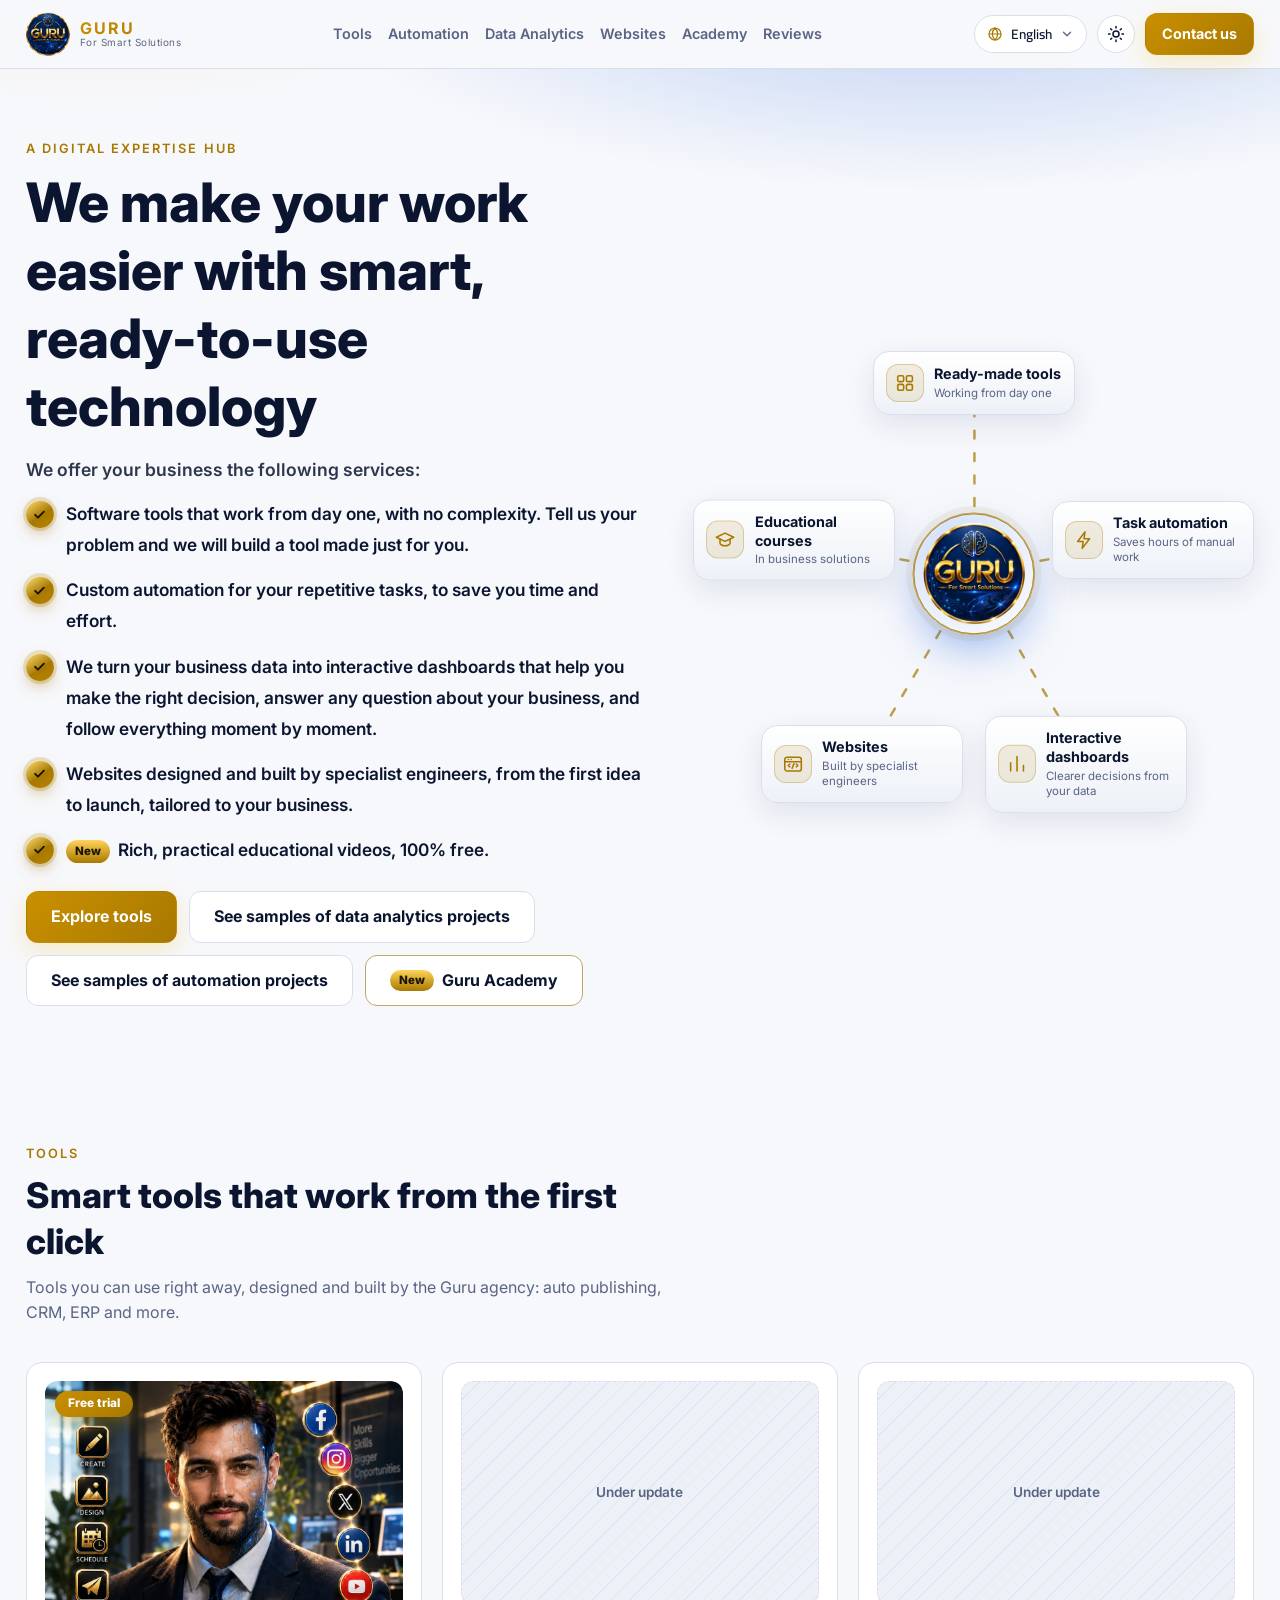
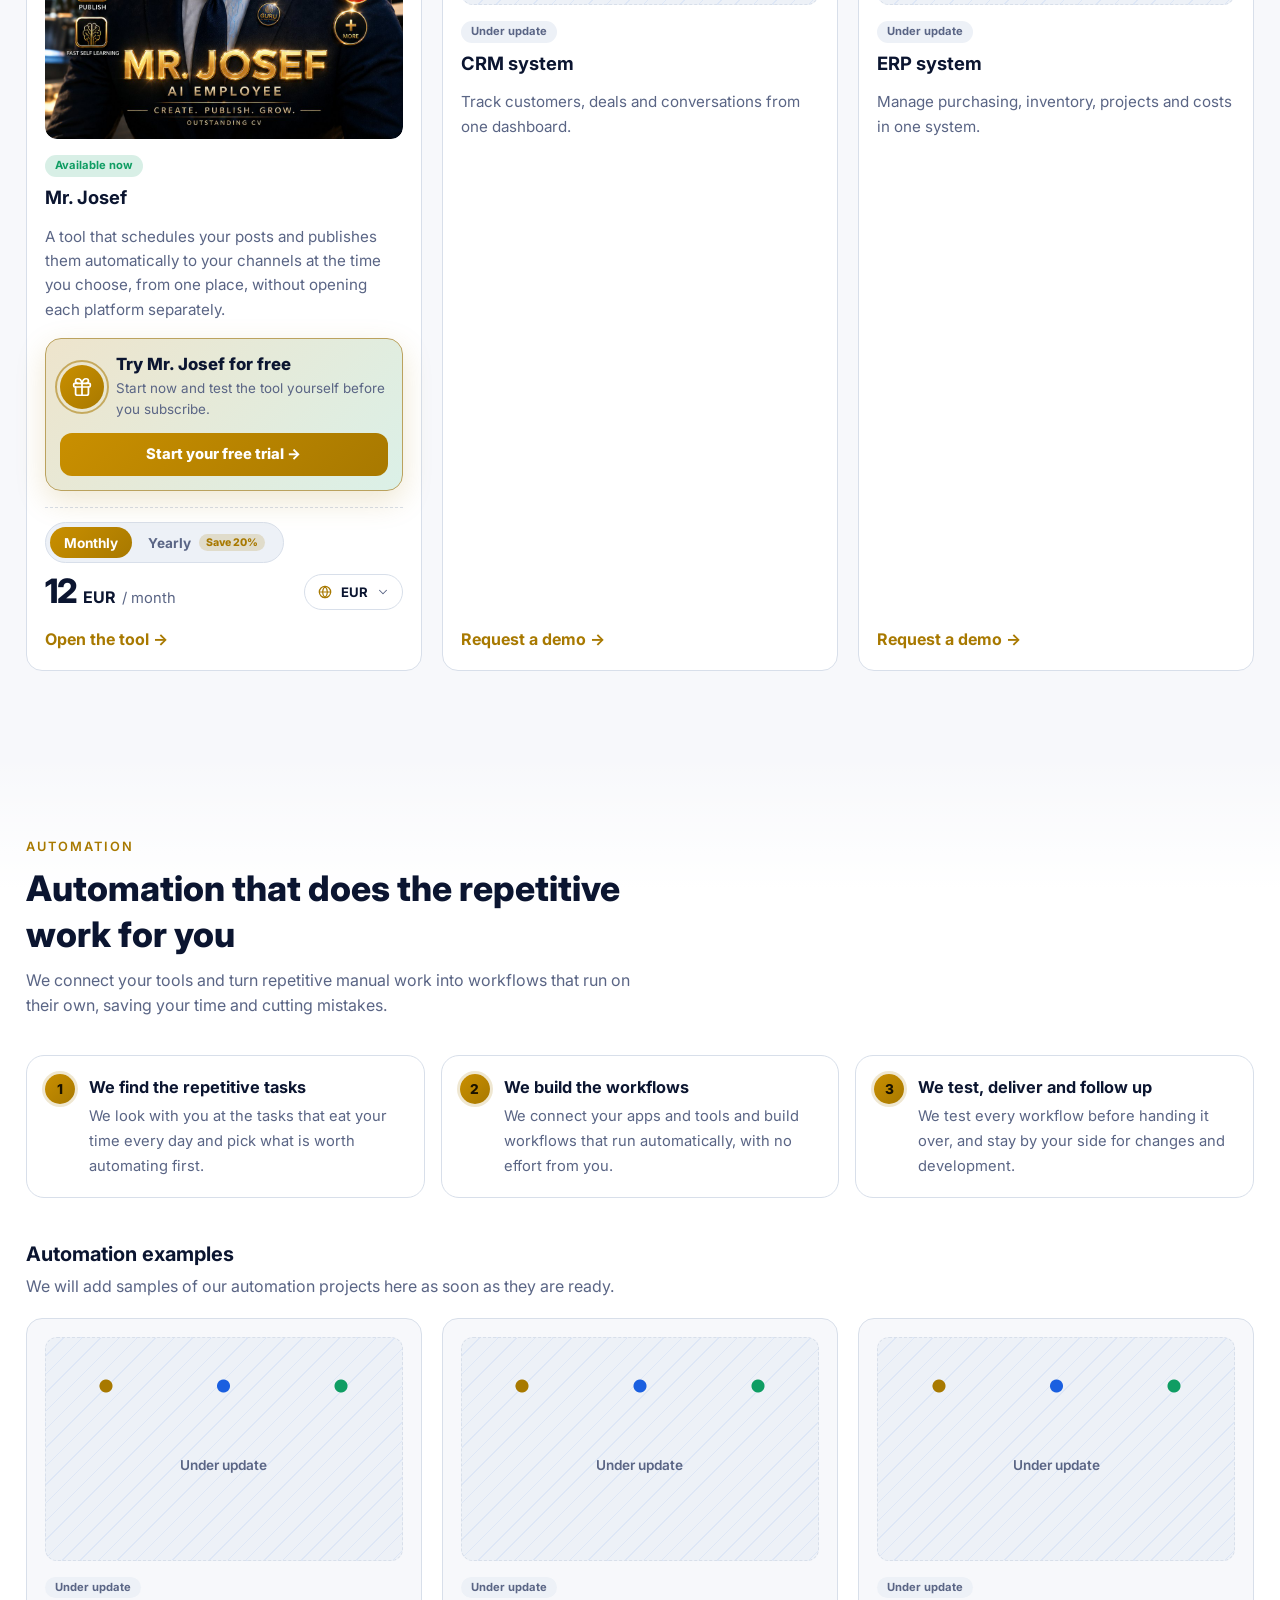
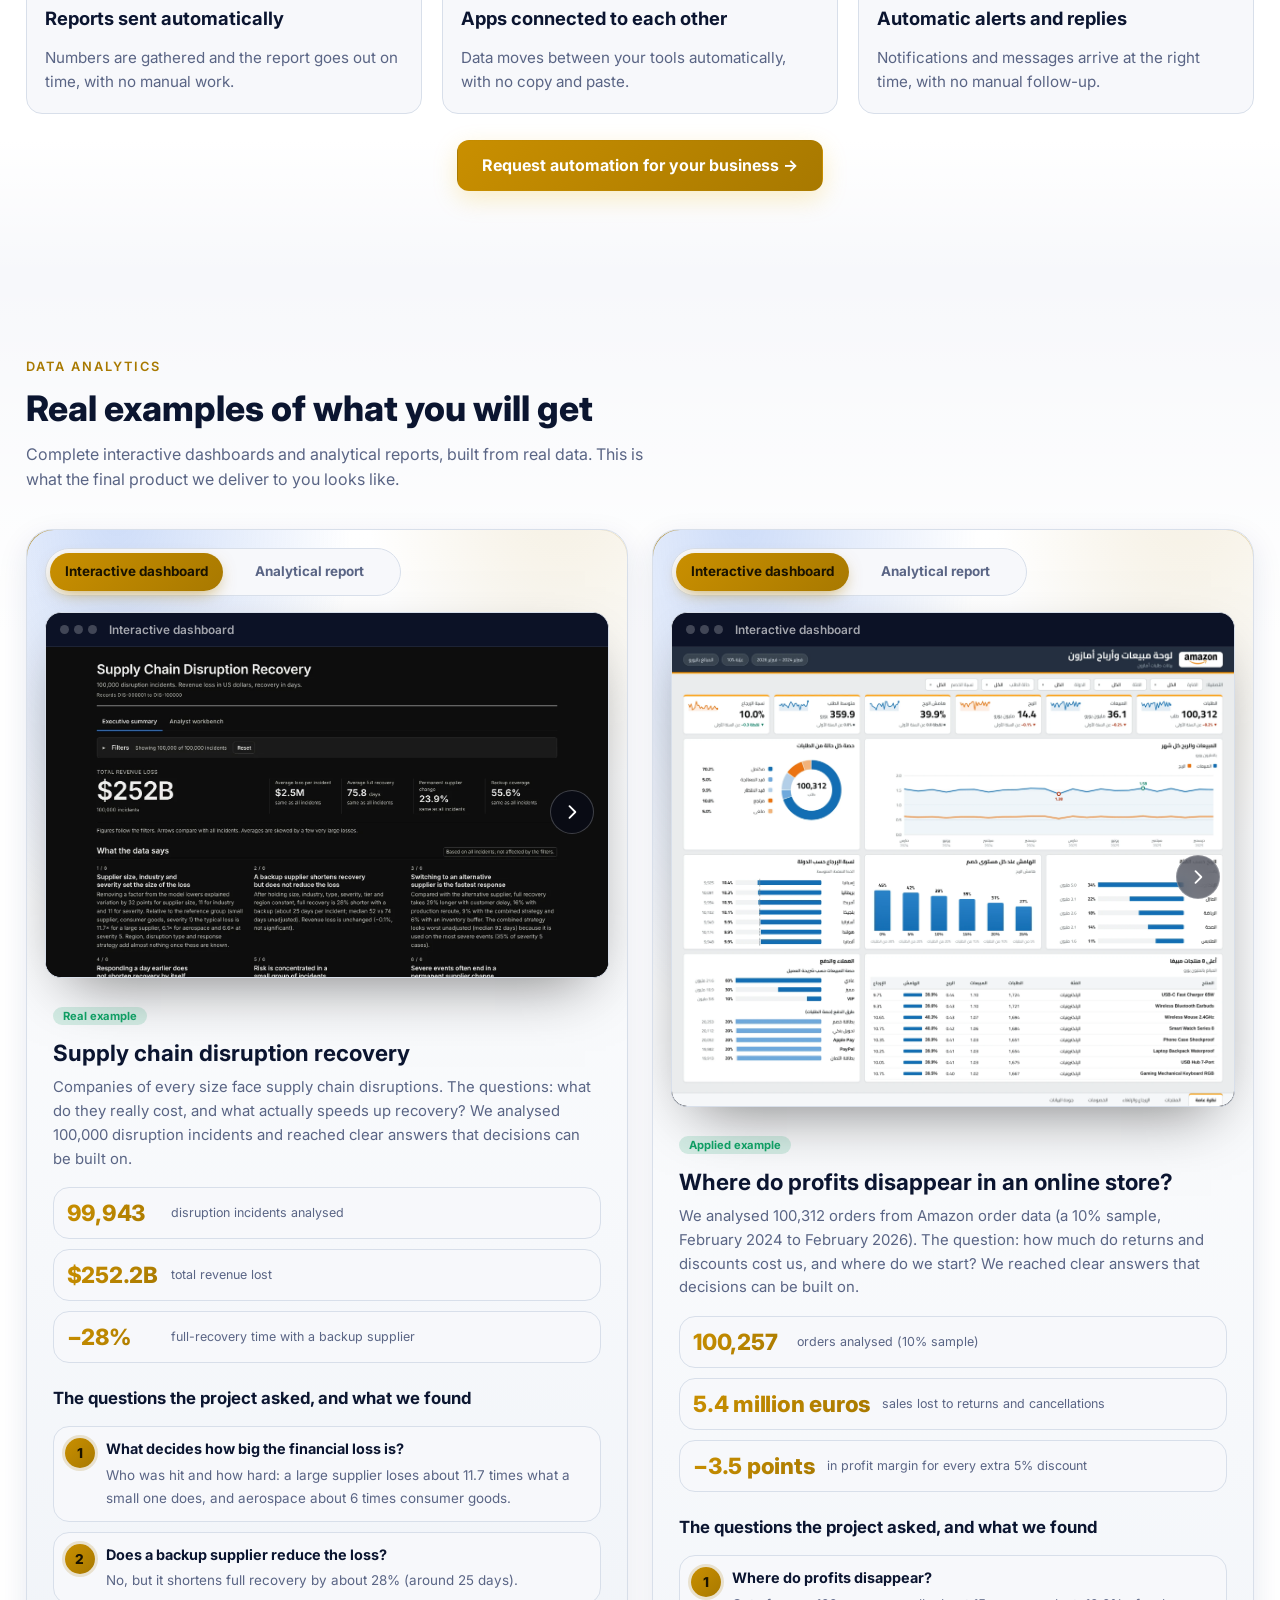
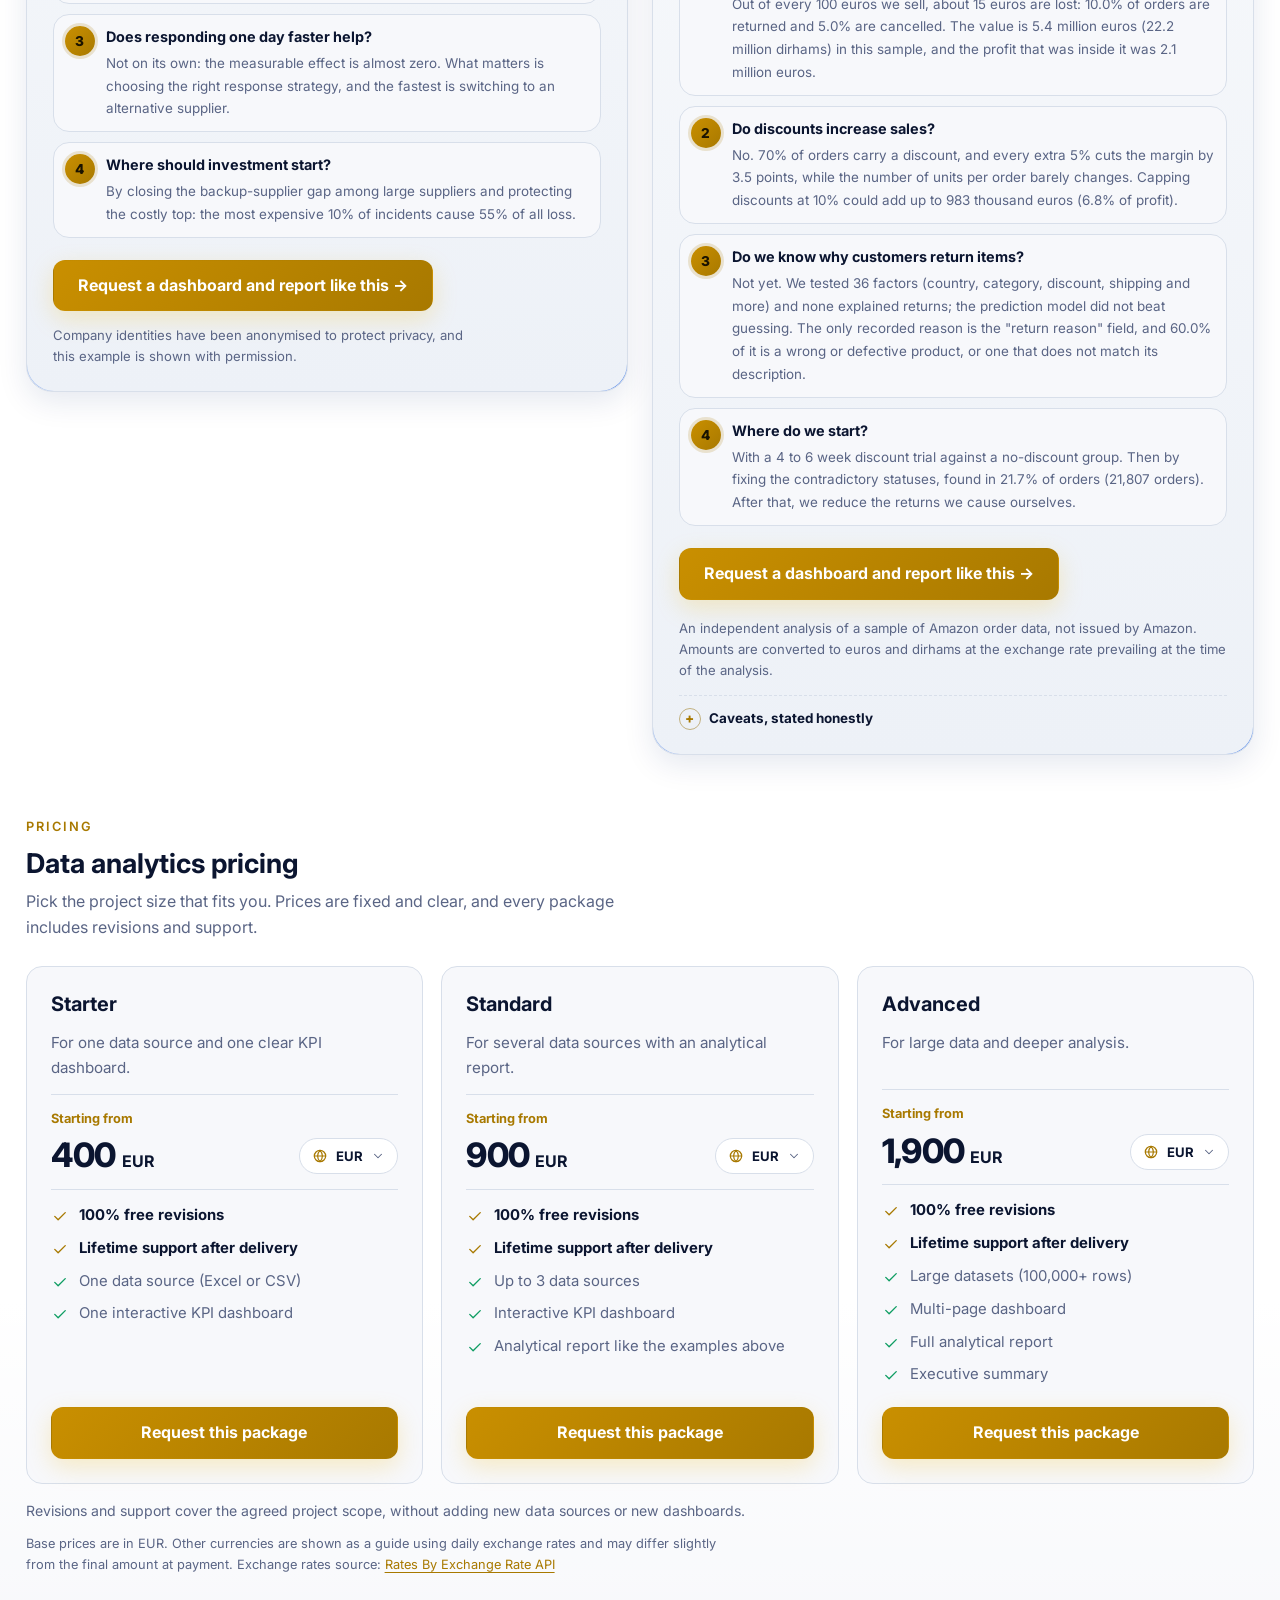
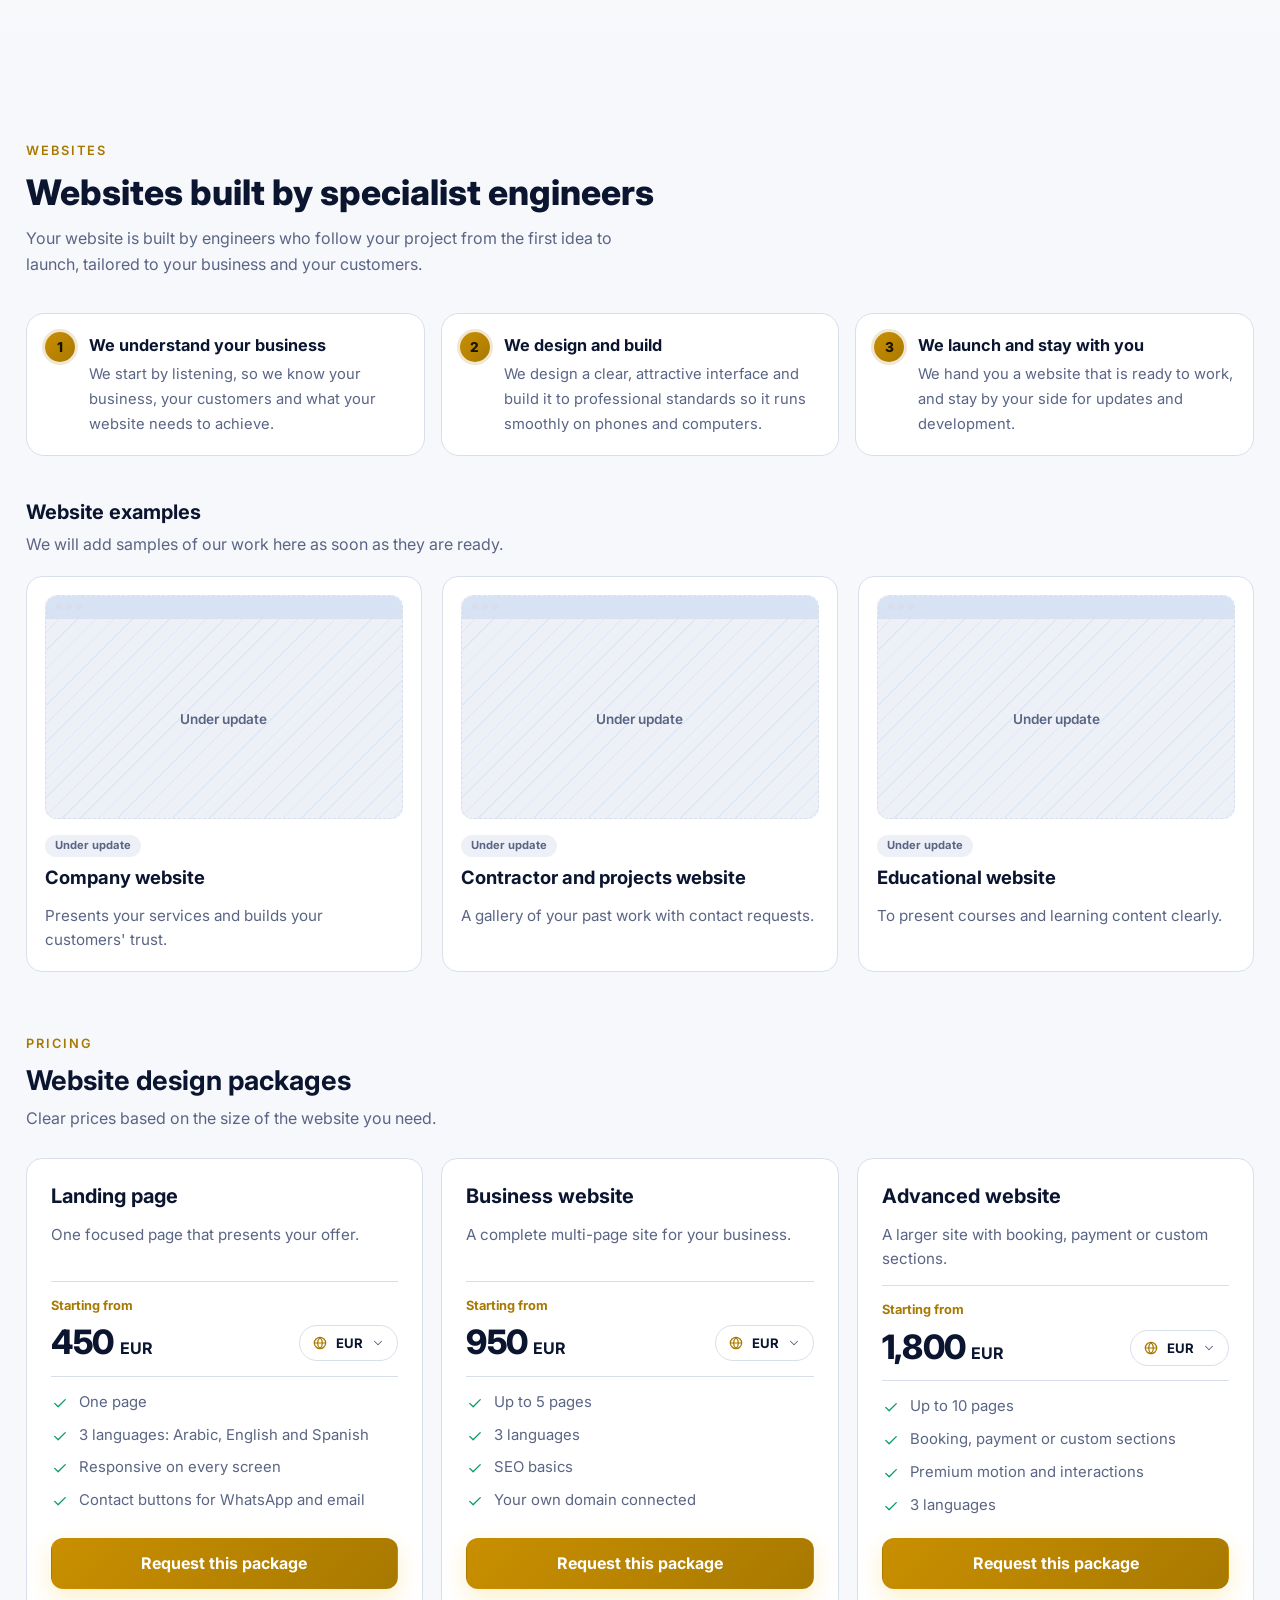
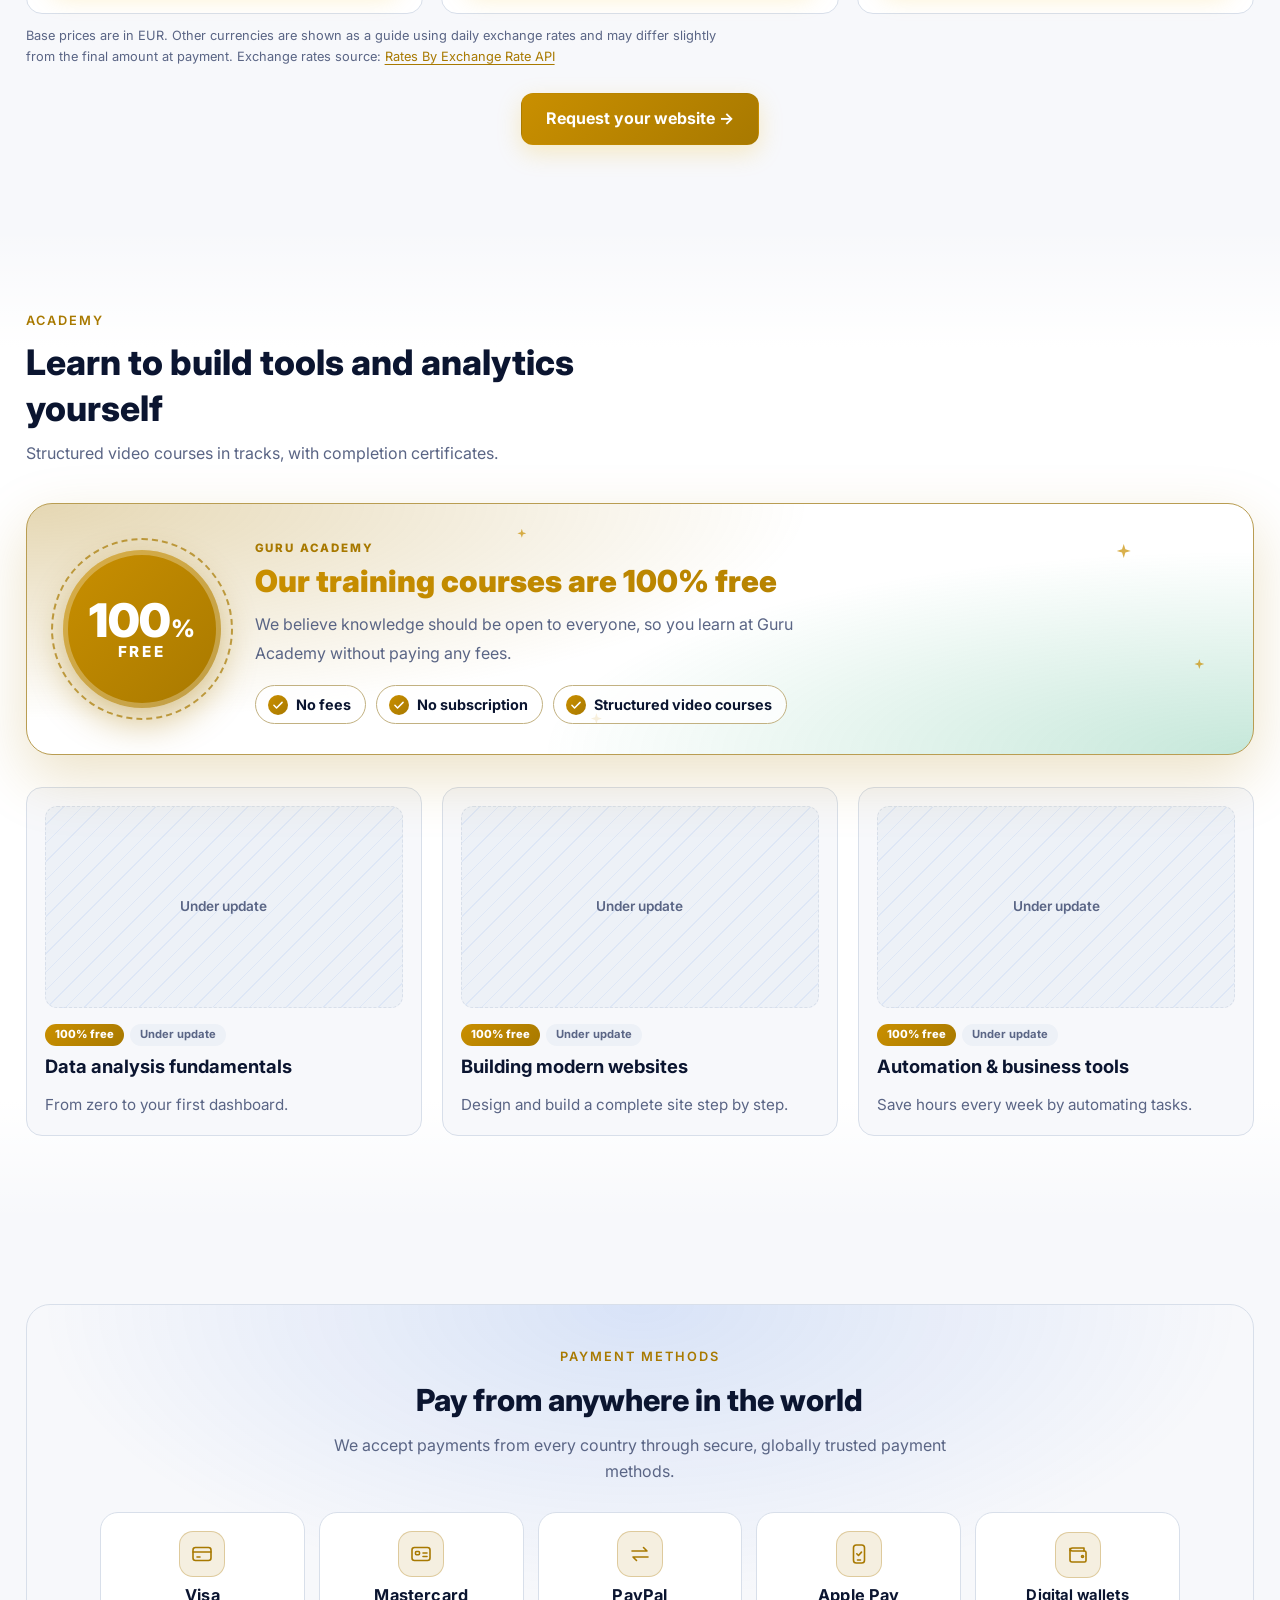
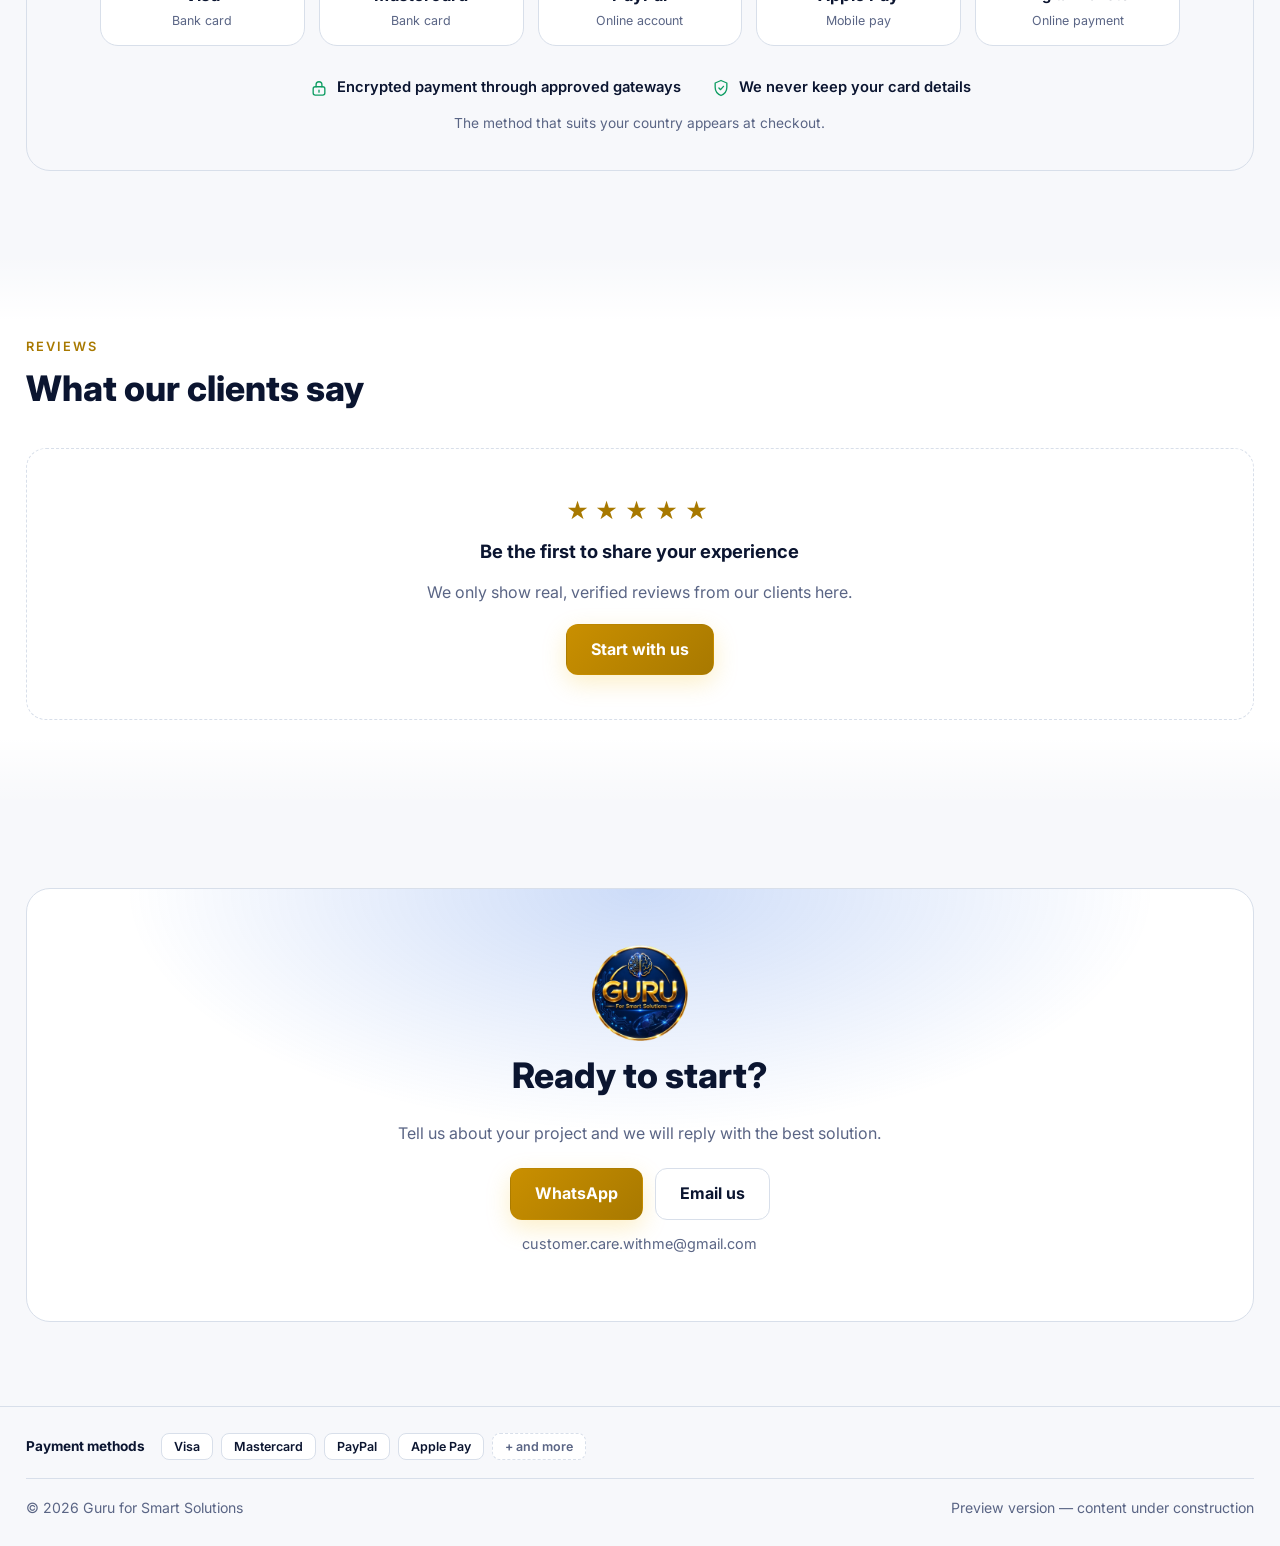
==== commit 72e5ccbb: "Add files via upload" ====
--- a/index.html
+++ b/index.html
@@ -1,16 +1,16 @@
 <!doctype html>
-<html lang="ar" dir="rtl" data-theme="dark">
+<html lang="ar" dir="rtl" data-theme="light">
 <head>
 <meta charset="utf-8">
 <meta name="viewport" content="width=device-width, initial-scale=1">
 <title>Guru for Smart Solutions</title>
 <meta name="description" content="Guru for Smart Solutions &#x2014; smart tools, data analytics projects and an academy, in one place.">
 <link rel="icon" href="assets/logo.png">
-<script src="assets/guru-theme.js?v=1"></script>
+<script src="assets/guru-theme.js?v=2"></script>
 <link rel="preconnect" href="https://fonts.googleapis.com">
 <link rel="preconnect" href="https://fonts.gstatic.com" crossorigin>
 <link href="https://fonts.googleapis.com/css2?family=Cairo:wght@400;600;700;800&family=Inter:wght@400;500;600;700&family=JetBrains+Mono:wght@500&display=swap" rel="stylesheet">
-<link rel="stylesheet" href="styles.css?v=33">
+<link rel="stylesheet" href="styles.css?v=34">
 <style>.ph.ph-img{padding:0;overflow:hidden;aspect-ratio:1/1;height:auto;min-height:0;border:0;background:none}.ph.ph-img img{display:block;width:100%;height:100%;object-fit:cover;border-radius:inherit}</style>
 </head>
 <body>
@@ -24,6 +24,7 @@
     </a>
     <nav class="nav" aria-label="Main">
       <a href="#tools" data-i18n="navTools"></a>
+      <a href="#automation" data-i18n="navAut"></a>
       <a href="#data" data-i18n="navData"></a>
       <a href="#websites" data-i18n="navWeb"></a>
       <a href="#academy" data-i18n="navAcademy"></a>
@@ -68,7 +69,7 @@
       <div class="cta-row">
         <a class="btn btn-gold" href="#tools" data-i18n="ctaTools"></a>
         <a class="btn btn-ghost" href="#data" data-i18n="ctaData"></a>
-        <a class="btn btn-ghost" href="#data" data-i18n="ctaAut"></a>
+        <a class="btn btn-ghost" href="#automation" data-i18n="ctaAut"></a>
         <a class="btn btn-ghost btn-new" href="#academy"><b class="new" data-i18n="ctaNew"></b><span data-i18n="ctaAcad"></span></a>
       </div>
     </div>
@@ -81,7 +82,7 @@
       </svg>
       <div class="hub-core" aria-hidden="true"><span class="hub-ring"></span><span class="hub-ring r2"></span><img src="assets/logo.png" alt="" width="120" height="120"></div>
       <a class="hub-card c1" href="#tools"><span class="hub-ico"><svg viewBox="0 0 24 24" fill="none" stroke="currentColor" stroke-width="1.7" stroke-linecap="round" stroke-linejoin="round" aria-hidden="true"><rect x="4" y="4" width="6.5" height="6.5" rx="1.6"/><rect x="13.5" y="4" width="6.5" height="6.5" rx="1.6"/><rect x="4" y="13.5" width="6.5" height="6.5" rx="1.6"/><rect x="13.5" y="13.5" width="6.5" height="6.5" rx="1.6"/></svg></span><span class="hub-txt"><b data-i18n="hub1"></b><small data-i18n="hub1s"></small></span></a>
-      <a class="hub-card c2" href="#contact"><span class="hub-ico"><svg viewBox="0 0 24 24" fill="none" stroke="currentColor" stroke-width="1.7" stroke-linecap="round" stroke-linejoin="round" aria-hidden="true"><path d="M13 3L5 13.5h6L10 21l8-10.5h-6z"/></svg></span><span class="hub-txt"><b data-i18n="hub2"></b><small data-i18n="hub2s"></small></span></a>
+      <a class="hub-card c2" href="#automation"><span class="hub-ico"><svg viewBox="0 0 24 24" fill="none" stroke="currentColor" stroke-width="1.7" stroke-linecap="round" stroke-linejoin="round" aria-hidden="true"><path d="M13 3L5 13.5h6L10 21l8-10.5h-6z"/></svg></span><span class="hub-txt"><b data-i18n="hub2"></b><small data-i18n="hub2s"></small></span></a>
       <a class="hub-card c3" href="#data"><span class="hub-ico"><svg viewBox="0 0 24 24" fill="none" stroke="currentColor" stroke-width="1.7" stroke-linecap="round" stroke-linejoin="round" aria-hidden="true"><path d="M5 20V11M12 20V4M19 20v-6"/></svg></span><span class="hub-txt"><b data-i18n="hub3"></b><small data-i18n="hub3s"></small></span></a>
       <a class="hub-card c4" href="#websites"><span class="hub-ico"><svg viewBox="0 0 24 24" fill="none" stroke="currentColor" stroke-width="1.7" stroke-linecap="round" stroke-linejoin="round" aria-hidden="true"><rect x="3" y="4.5" width="18" height="15" rx="2.5"/><path d="M3 9.5h18M7 7h.01M10 7h.01"/><path d="M8.5 15l-1.8-1.5L8.5 12M15.5 12l1.8 1.5L15.5 15M13 11.5l-2 5"/></svg></span><span class="hub-txt"><b data-i18n="hubW"></b><small data-i18n="hubWs"></small></span></a>
       <a class="hub-card c5" href="#academy"><span class="hub-ico"><svg viewBox="0 0 24 24" fill="none" stroke="currentColor" stroke-width="1.7" stroke-linecap="round" stroke-linejoin="round" aria-hidden="true"><path d="M2.5 9.5L12 5l9.5 4.5L12 14z"/><path d="M6.5 11.8V16c0 1.4 2.5 2.8 5.5 2.8s5.5-1.4 5.5-2.8v-4.2"/></svg></span><span class="hub-txt"><b data-i18n="hub4"></b><small data-i18n="hub4s"></small></span></a>
@@ -95,9 +96,10 @@
     <header class="sec-head"><p class="eyebrow" data-i18n="navTools"></p><h2 data-i18n="toolsH"></h2><p data-i18n="toolsP"></p></header>
     <div class="grid3">
       <article class="card">
-        <div class="ph ph-img"><img src="assets/mr-josef.jpg" alt="Mr. Josef" width="1024" height="1024" loading="lazy"></div>
+        <div class="ph ph-img"><span class="trial-ribbon" data-i18n="trialRibbon"></span><img src="assets/mr-josef.jpg" alt="Mr. Josef" width="1024" height="1024" loading="lazy"></div>
         <span class="tag tag-live" data-i18n="liveNow"></span>
         <h3 data-i18n="t1"></h3><p data-i18n="t1p"></p>
+        <a class="trial" href="https://mr-josef-for-social-media.vercel.app/ar" data-app-link="https://mr-josef-for-social-media.vercel.app" target="_blank" rel="noopener"><span class="trial-ico"><svg viewBox="0 0 24 24" width="22" height="22" fill="none" stroke="currentColor" stroke-width="1.9" stroke-linecap="round" stroke-linejoin="round" aria-hidden="true"><rect x="3" y="8" width="18" height="4" rx="1"/><path d="M12 8v13"/><path d="M19 12v7a2 2 0 0 1-2 2H7a2 2 0 0 1-2-2v-7"/><path d="M7.5 8a2.5 2.5 0 0 1 0-5C11 3 12 8 12 8s1-5 4.5-5a2.5 2.5 0 0 1 0 5"/></svg></span><span class="trial-txt"><b data-i18n="trialT"></b><small data-i18n="trialS"></small></span><span class="trial-go" data-i18n="trialGo"></span></a>
         <div class="gp-mj" id="gp-mj"></div>
         <a class="link" href="https://mr-josef-for-social-media.vercel.app/ar" data-app-link="https://mr-josef-for-social-media.vercel.app" target="_blank" rel="noopener" data-i18n="mjCta"></a>
       </article>
@@ -114,6 +116,37 @@
         <a class="link" href="#contact" data-i18n="demo"></a>
       </article>
     </div>
+  </div>
+</section>
+
+<!-- AUTOMATION -->
+<section class="section alt" id="automation">
+  <div class="wrap">
+    <header class="sec-head"><p class="eyebrow" data-i18n="navAut"></p><h2 data-i18n="autH"></h2><p data-i18n="autP"></p></header>
+    <ol class="web-steps">
+      <li><span class="qa-n">1</span><div><b data-i18n="as1"></b><p data-i18n="as1p"></p></div></li>
+      <li><span class="qa-n">2</span><div><b data-i18n="as2"></b><p data-i18n="as2p"></p></div></li>
+      <li><span class="qa-n">3</span><div><b data-i18n="as3"></b><p data-i18n="as3p"></p></div></li>
+    </ol>
+    <div class="web-ex-head"><h3 data-i18n="autExH"></h3><p data-i18n="autExP"></p></div>
+    <div class="grid3">
+      <article class="card">
+        <div class="ph ph-flow" role="img" aria-label="Image placeholder"><span data-i18n="soonImg"></span></div>
+        <span class="tag" data-i18n="soon"></span>
+        <h3 data-i18n="ae1"></h3><p data-i18n="ae1p"></p>
+      </article>
+      <article class="card">
+        <div class="ph ph-flow" role="img" aria-label="Image placeholder"><span data-i18n="soonImg"></span></div>
+        <span class="tag" data-i18n="soon"></span>
+        <h3 data-i18n="ae2"></h3><p data-i18n="ae2p"></p>
+      </article>
+      <article class="card">
+        <div class="ph ph-flow" role="img" aria-label="Image placeholder"><span data-i18n="soonImg"></span></div>
+        <span class="tag" data-i18n="soon"></span>
+        <h3 data-i18n="ae3"></h3><p data-i18n="ae3p"></p>
+      </article>
+    </div>
+    <div class="web-cta"><a class="btn btn-gold" href="#contact" data-i18n="autCta"></a></div>
   </div>
 </section>
 
@@ -258,20 +291,34 @@
 <section class="section alt" id="academy">
   <div class="wrap">
     <header class="sec-head"><p class="eyebrow" data-i18n="navAcademy"></p><h2 data-i18n="acadH"></h2><p data-i18n="acadP"></p></header>
+    <div class="free-banner" role="note">
+      <i class="free-spark s1" aria-hidden="true"></i><i class="free-spark s2" aria-hidden="true"></i><i class="free-spark s3" aria-hidden="true"></i><i class="free-spark s4" aria-hidden="true"></i>
+      <div class="free-seal" aria-hidden="true"><span class="free-num"><bdi dir="ltr">100<small>%</small></bdi></span><span class="free-word" data-i18n="freeWord"></span></div>
+      <div class="free-body">
+        <span class="free-kick" data-i18n="freeKick"></span>
+        <h3 data-i18n="freeH"></h3>
+        <p data-i18n="freeP"></p>
+        <ul class="free-chips">
+          <li><i aria-hidden="true"><svg viewBox="0 0 24 24" width="14" height="14" fill="none" stroke="currentColor" stroke-width="2.6" stroke-linecap="round" stroke-linejoin="round" aria-hidden="true"><path d="M5 12.5l4.5 4.5L19 7.5"/></svg></i><span data-i18n="freeC1"></span></li>
+          <li><i aria-hidden="true"><svg viewBox="0 0 24 24" width="14" height="14" fill="none" stroke="currentColor" stroke-width="2.6" stroke-linecap="round" stroke-linejoin="round" aria-hidden="true"><path d="M5 12.5l4.5 4.5L19 7.5"/></svg></i><span data-i18n="freeC2"></span></li>
+          <li><i aria-hidden="true"><svg viewBox="0 0 24 24" width="14" height="14" fill="none" stroke="currentColor" stroke-width="2.6" stroke-linecap="round" stroke-linejoin="round" aria-hidden="true"><path d="M5 12.5l4.5 4.5L19 7.5"/></svg></i><span data-i18n="freeC3"></span></li>
+        </ul>
+      </div>
+    </div>
     <div class="grid3">
       <article class="card">
         <div class="ph ph-video" role="img" aria-label="Image placeholder"><span data-i18n="soonImg"></span></div>
-        <span class="tag" data-i18n="soon"></span>
+        <div class="tags"><span class="tag-free" data-i18n="freeTag"></span><span class="tag" data-i18n="soon"></span></div>
         <h3 data-i18n="c1t"></h3><p data-i18n="c1p"></p>
       </article>
       <article class="card">
         <div class="ph ph-video" role="img" aria-label="Image placeholder"><span data-i18n="soonImg"></span></div>
-        <span class="tag" data-i18n="soon"></span>
+        <div class="tags"><span class="tag-free" data-i18n="freeTag"></span><span class="tag" data-i18n="soon"></span></div>
         <h3 data-i18n="c2t"></h3><p data-i18n="c2p"></p>
       </article>
       <article class="card">
         <div class="ph ph-video" role="img" aria-label="Image placeholder"><span data-i18n="soonImg"></span></div>
-        <span class="tag" data-i18n="soon"></span>
+        <div class="tags"><span class="tag-free" data-i18n="freeTag"></span><span class="tag" data-i18n="soon"></span></div>
         <h3 data-i18n="c3t"></h3><p data-i18n="c3p"></p>
       </article>
     </div>
@@ -322,9 +369,9 @@
 </footer>
 
 <script src="assets/guru-i18n.js?v=8"></script>
-<script src="app.js?v=18"></script>
+<script src="app.js?v=19"></script>
 <script src="assets/guru-pay.js?v=12"></script>
-<script src="assets/guru-price.js?v=1"></script>
+<script src="assets/guru-price.js?v=2"></script>
 <script src="assets/guru-header.js?v=1"></script>
 <script>
 /* Contact by email: opens the Gmail app (compose, To pre-filled, empty subject) on phones; Gmail web compose on computers. */
--- a/styles.css
+++ b/styles.css
@@ -518,3 +518,67 @@
 @media (max-width:900px){.gp-grid{grid-template-columns:1fr}.gp-desc{min-height:0}.gp-block{margin-top:48px}}
 @media (max-width:420px){.gp-card{padding:20px}.gp-amt{font-size:1.85rem}.gp-seg button{padding:7px 11px;font-size:.8rem}}
 @media (prefers-reduced-motion:reduce){.gp-pop,.gp-back{transition:none}}
+
+/* ===== Mr. Josef free trial ===== */
+.ph-img{position:relative}
+.trial-ribbon{position:absolute;top:10px;inset-inline-start:10px;z-index:2;display:inline-flex;align-items:center;font-size:.74rem;font-weight:800;line-height:1;padding:7px 13px;border-radius:999px;color:var(--on-gold);background:var(--gold-grad);box-shadow:0 6px 18px rgba(201,143,0,.45);animation:trialPulse 2.4s ease-in-out infinite}
+@keyframes trialPulse{0%,100%{transform:scale(1);box-shadow:0 6px 18px rgba(201,143,0,.4)}50%{transform:scale(1.06);box-shadow:0 8px 26px rgba(201,143,0,.65)}}
+.trial{position:relative;display:flex;flex-wrap:wrap;align-items:center;gap:12px;margin:10px 0 4px;padding:14px;border-radius:16px;color:var(--text);isolation:isolate;overflow:hidden;
+  background:linear-gradient(100deg,transparent 42%,rgba(255,255,255,.5) 50%,transparent 58%) no-repeat 130% 0/260% 100%,
+    linear-gradient(135deg,color-mix(in srgb,var(--gold) 20%,var(--surface)),color-mix(in srgb,var(--ok) 15%,var(--surface)));
+  border:1.5px solid color-mix(in srgb,var(--gold) 60%,var(--line));box-shadow:0 10px 30px color-mix(in srgb,var(--gold) 18%,transparent);transition:transform .2s,box-shadow .2s;animation:trialShine 4s ease-in-out infinite}
+@keyframes trialShine{0%,50%{background-position:130% 0,0 0}100%{background-position:-30% 0,0 0}}
+.trial:hover{transform:translateY(-2px);box-shadow:0 14px 38px color-mix(in srgb,var(--gold) 30%,transparent)}
+.trial-ico{flex:none;display:grid;place-items:center;width:44px;height:44px;border-radius:50%;color:var(--on-gold);background:var(--gold-grad);position:relative}
+.trial-ico::after{content:"";position:absolute;inset:-5px;border-radius:50%;border:2px solid color-mix(in srgb,var(--gold) 55%,transparent);animation:trialRing 2.2s ease-out infinite}
+@keyframes trialRing{0%{transform:scale(.85);opacity:.9}100%{transform:scale(1.35);opacity:0}}
+.trial-txt{flex:1 1 150px;min-width:0;display:grid;gap:2px}
+.trial-txt b{font-size:1.05rem;font-weight:800;line-height:1.35}
+.trial-txt small{color:var(--muted);font-size:.84rem;line-height:1.6}
+.trial-go{flex:1 1 100%;text-align:center;font-weight:800;font-size:.92rem;padding:10px 14px;border-radius:12px;color:var(--on-gold);background:var(--gold-grad)}
+@media (prefers-reduced-motion:reduce){.trial-ribbon,.trial,.trial-ico::after{animation:none}.trial{transition:none}}
+
+/* ===== academy: 100% free ===== */
+.free-banner{position:relative;display:grid;grid-template-columns:auto minmax(0,1fr);gap:34px;align-items:center;margin:0 0 32px;padding:30px 36px;border-radius:26px;overflow:hidden;isolation:isolate;
+  background:radial-gradient(110% 150% at 0% 0%,color-mix(in srgb,var(--gold) 30%,transparent),transparent 58%),radial-gradient(100% 140% at 100% 100%,color-mix(in srgb,var(--ok) 24%,transparent),transparent 58%),var(--surface);
+  border:1.5px solid color-mix(in srgb,var(--gold) 65%,var(--line));box-shadow:0 22px 60px color-mix(in srgb,var(--gold) 22%,transparent)}
+.free-seal{position:relative;flex:none;width:158px;height:158px;border-radius:50%;display:grid;align-content:center;justify-items:center;gap:0;color:var(--on-gold);background:var(--gold-grad);box-shadow:0 14px 36px color-mix(in srgb,var(--gold) 45%,transparent),inset 0 0 0 5px rgba(255,255,255,.28)}
+.free-seal::before{content:"";position:absolute;inset:-12px;border-radius:50%;border:2px dashed color-mix(in srgb,var(--gold) 70%,transparent);animation:freeSpin 26s linear infinite}
+.free-num{font:900 2.9rem/1 var(--font-en);letter-spacing:-.02em}
+.free-num small{font-size:1.5rem;font-weight:800;margin-inline-start:1px}
+.free-word{font:800 .95rem/1.2 var(--font-ar);letter-spacing:.06em;text-transform:uppercase}
+html[lang="en"] .free-word,html[lang="es"] .free-word{font-family:var(--font-en);letter-spacing:.18em}
+@keyframes freeSpin{to{transform:rotate(360deg)}}
+.free-kick{display:inline-block;font:800 .72rem var(--font-en);letter-spacing:.16em;text-transform:uppercase;color:var(--gold);margin-bottom:6px}
+.free-body h3{font-size:clamp(1.35rem,2.6vw,1.9rem);font-weight:900;line-height:1.35;margin:0 0 8px;background:var(--gold-grad);-webkit-background-clip:text;background-clip:text;color:transparent}
+.free-body p{color:var(--muted);font-size:1rem;line-height:1.85;max-width:560px;margin:0 0 16px}
+.free-chips{list-style:none;margin:0;padding:0;display:flex;flex-wrap:wrap;gap:10px}
+.free-chips li{display:inline-flex;align-items:center;gap:8px;padding:7px 14px 7px 12px;border-radius:999px;font-weight:700;font-size:.9rem;background:color-mix(in srgb,var(--surface) 80%,transparent);border:1px solid color-mix(in srgb,var(--gold) 45%,var(--line))}
+.free-chips i{display:grid;place-items:center;width:20px;height:20px;border-radius:50%;color:var(--on-gold);background:var(--gold-grad)}
+.free-spark{position:absolute;z-index:-1;width:14px;height:14px;background:var(--gold-bright);clip-path:polygon(50% 0,62% 38%,100% 50%,62% 62%,50% 100%,38% 62%,0 50%,38% 38%);opacity:.7;animation:freeTwinkle 3s ease-in-out infinite}
+.free-spark.s1{top:16%;inset-inline-end:10%}.free-spark.s2{top:62%;inset-inline-end:4%;width:10px;height:10px;animation-delay:.8s}
+.free-spark.s3{bottom:12%;inset-inline-start:46%;width:11px;height:11px;animation-delay:1.5s}.free-spark.s4{top:10%;inset-inline-start:40%;width:9px;height:9px;animation-delay:2.1s}
+@keyframes freeTwinkle{0%,100%{transform:scale(.6) rotate(0);opacity:.25}50%{transform:scale(1.25) rotate(25deg);opacity:.9}}
+.tags{display:flex;flex-wrap:wrap;gap:6px;align-self:flex-start}
+.tag-free{align-self:flex-start;font-size:.7rem;font-weight:800;padding:2px 10px;border-radius:999px;color:var(--on-gold);background:var(--gold-grad)}
+@media (max-width:760px){
+  .free-banner{grid-template-columns:1fr;justify-items:center;text-align:center;gap:26px;padding:28px 20px}
+  .free-seal{width:132px;height:132px}.free-num{font-size:2.4rem}
+  .free-body p{margin-inline:auto}.free-chips{justify-content:center}
+}
+@media (prefers-reduced-motion:reduce){.free-seal::before,.free-spark{animation:none}.free-spark{opacity:.5}}
+
+/* ===== automation placeholders ===== */
+.ph-flow{position:relative;aspect-ratio:16/10;padding-top:34px}
+.ph-flow::before{content:"";position:absolute;inset:16% 15% auto;height:26px;
+  background:
+    radial-gradient(circle at 7px 50%,var(--gold) 0 6px,transparent 7px),
+    radial-gradient(circle at 50% 50%,var(--blue-glow) 0 6px,transparent 7px),
+    radial-gradient(circle at calc(100% - 7px) 50%,var(--ok) 0 6px,transparent 7px),
+    linear-gradient(90deg,var(--line) 0 6px,transparent 6px 12px) center/100% 2px repeat-x}
+
+/* header nav: six links must stay on one line */
+.nav a{white-space:nowrap}
+@media (max-width:1280px){.nav{gap:16px;font-size:.9rem}}
+@media (max-width:1120px){.nav{gap:12px;font-size:.84rem}}
+@media (max-width:1100px){.nav{display:none}.bar{justify-content:space-between}}
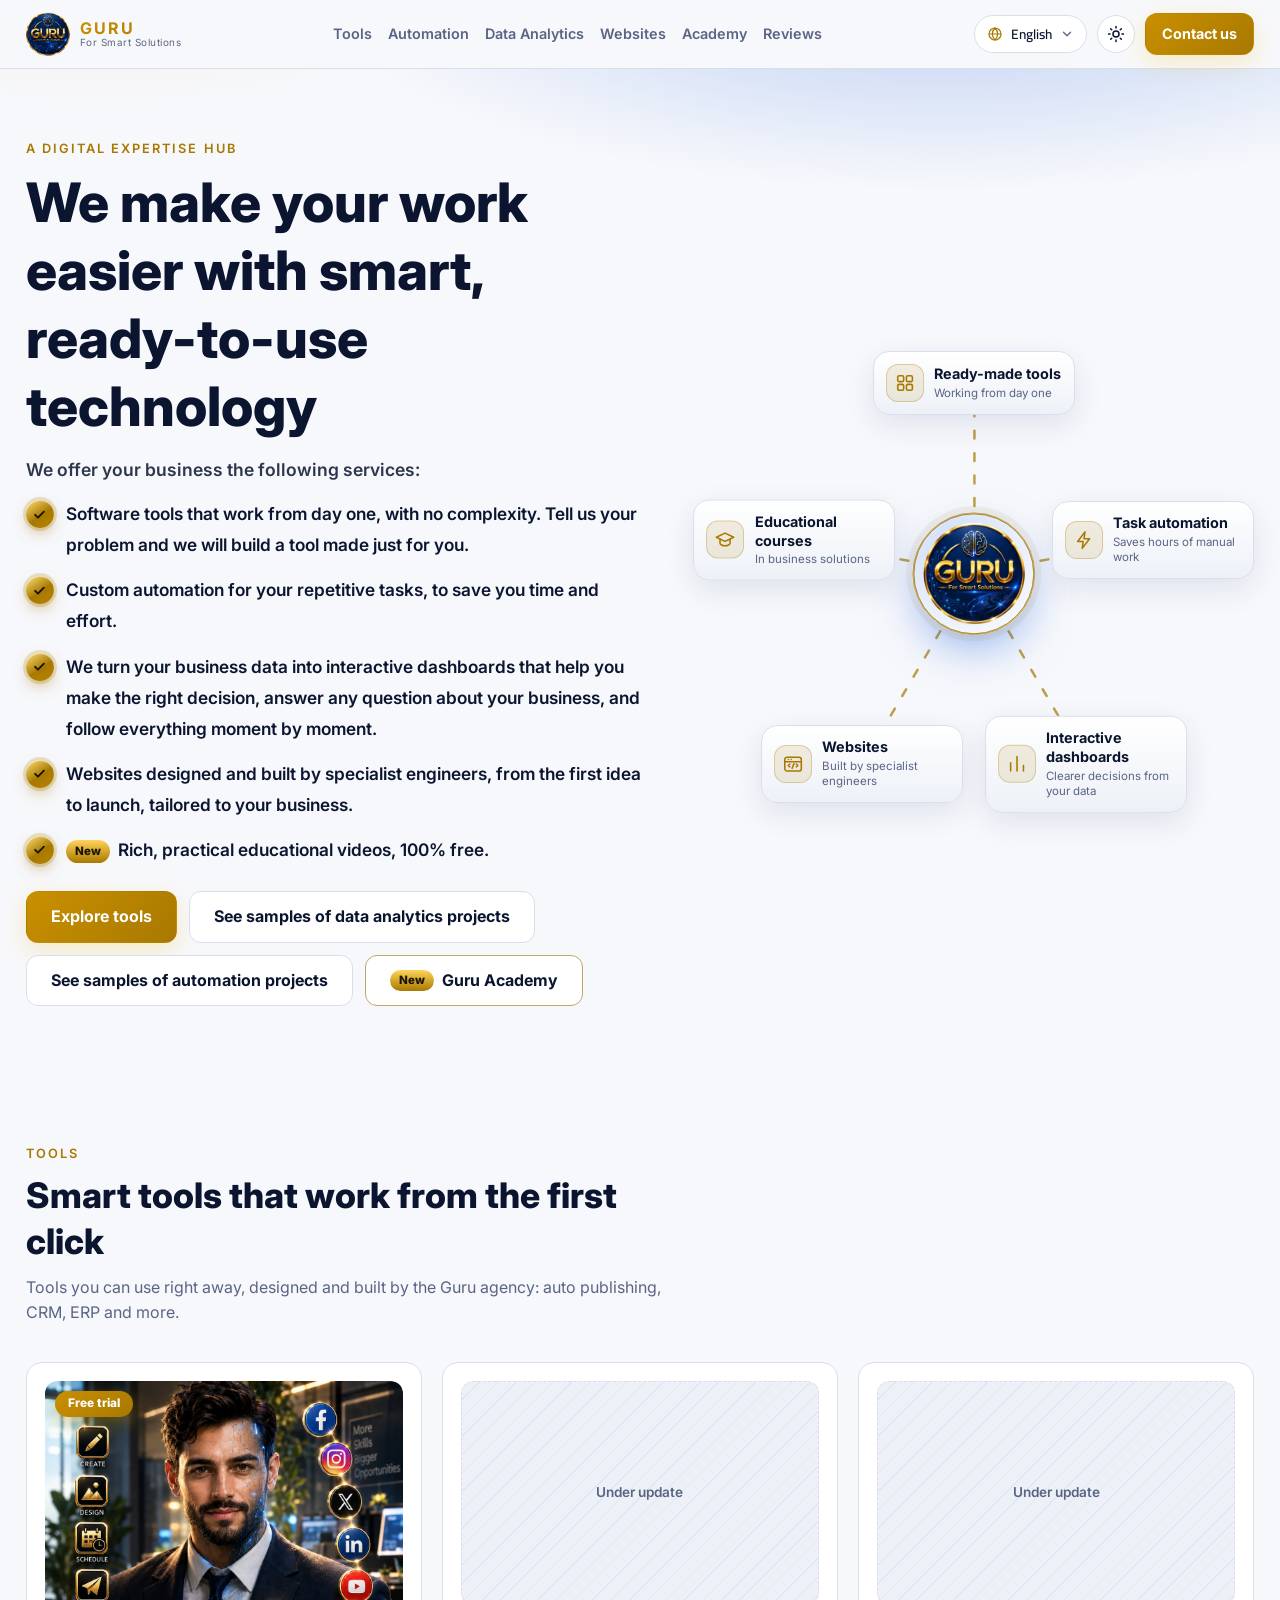
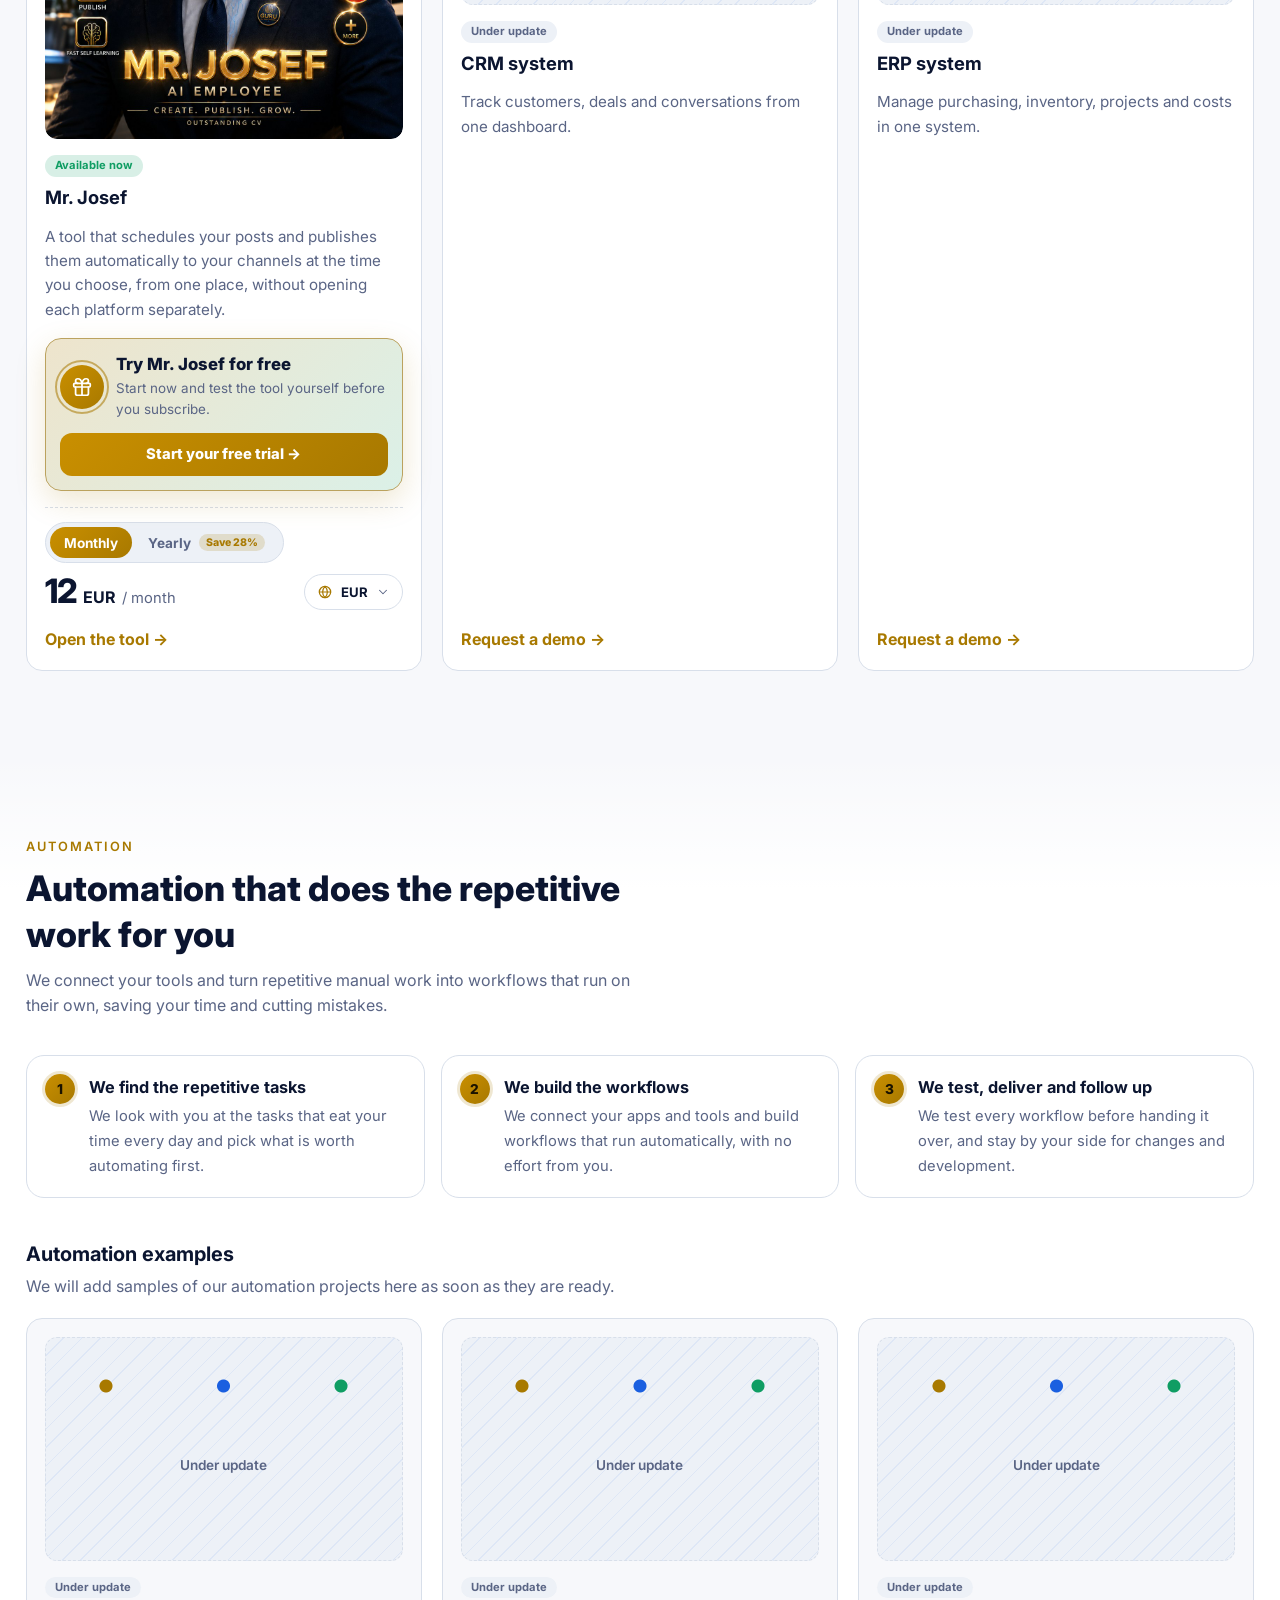
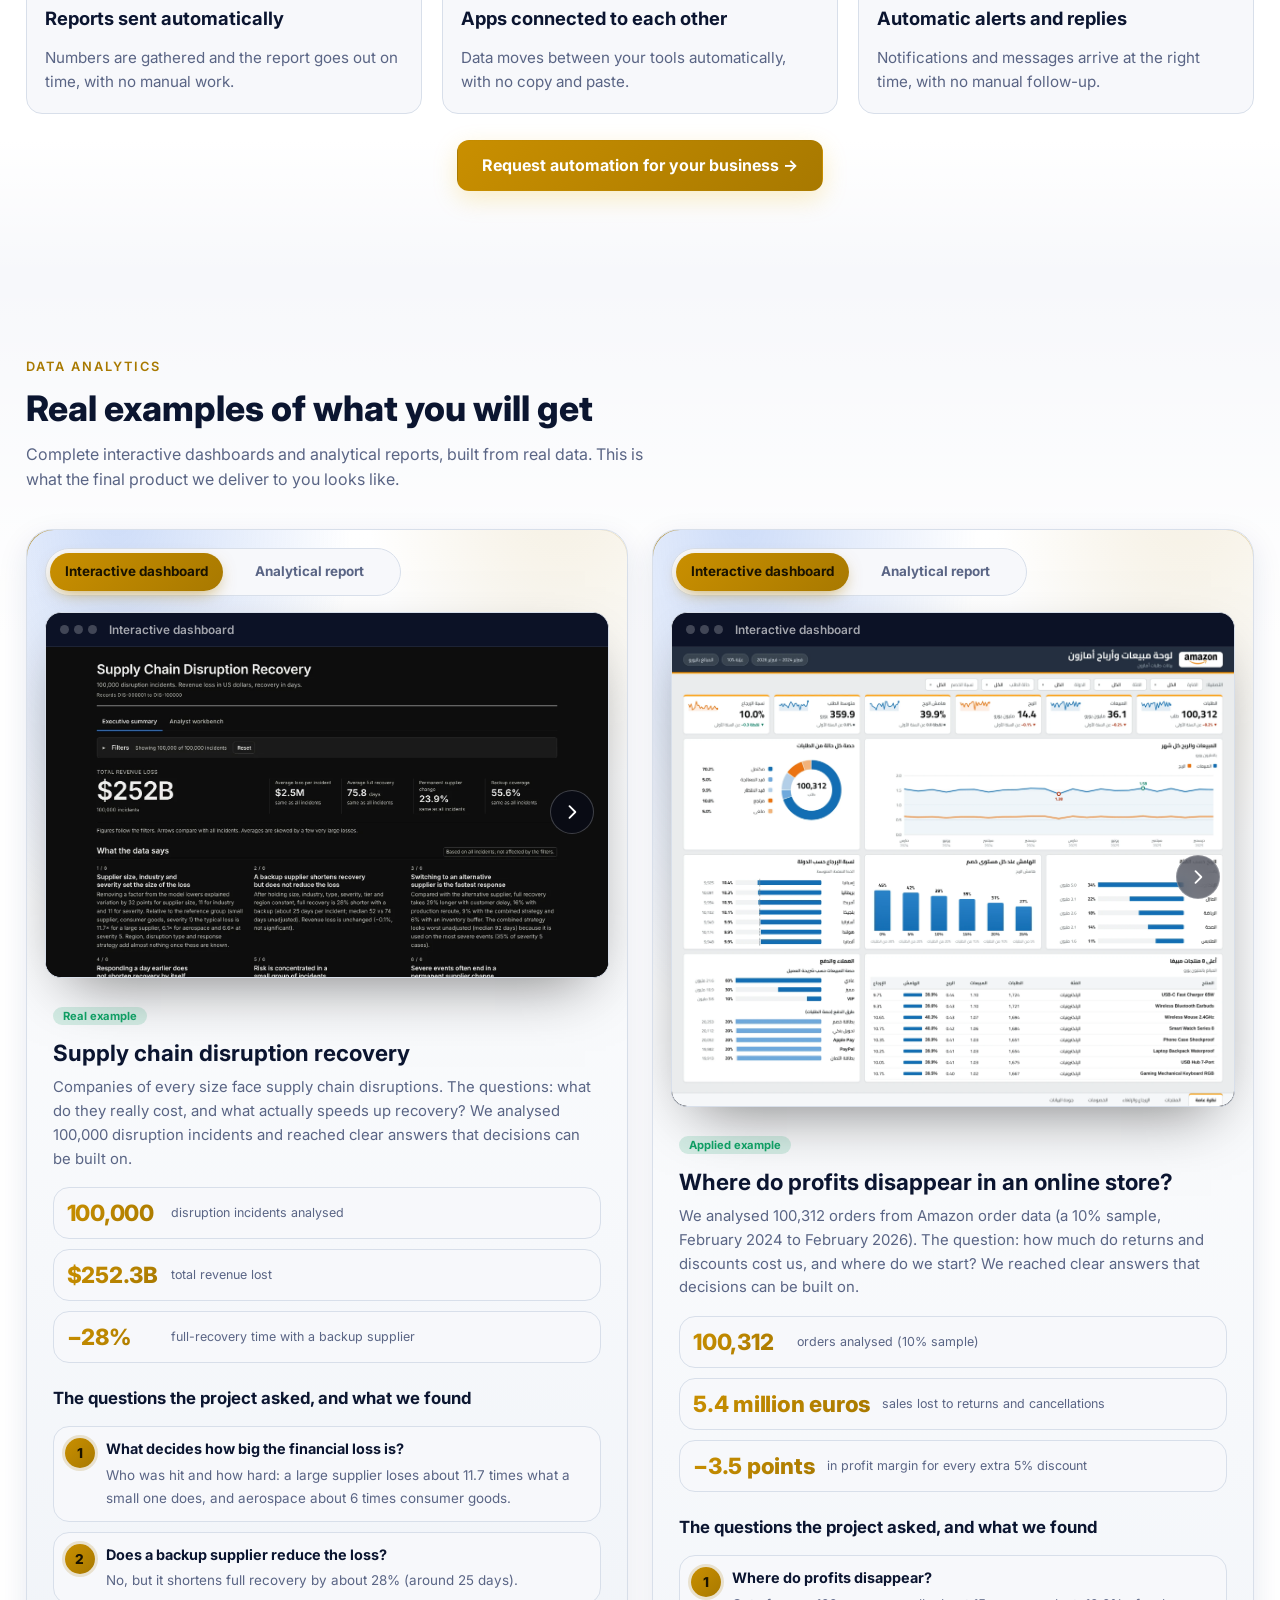
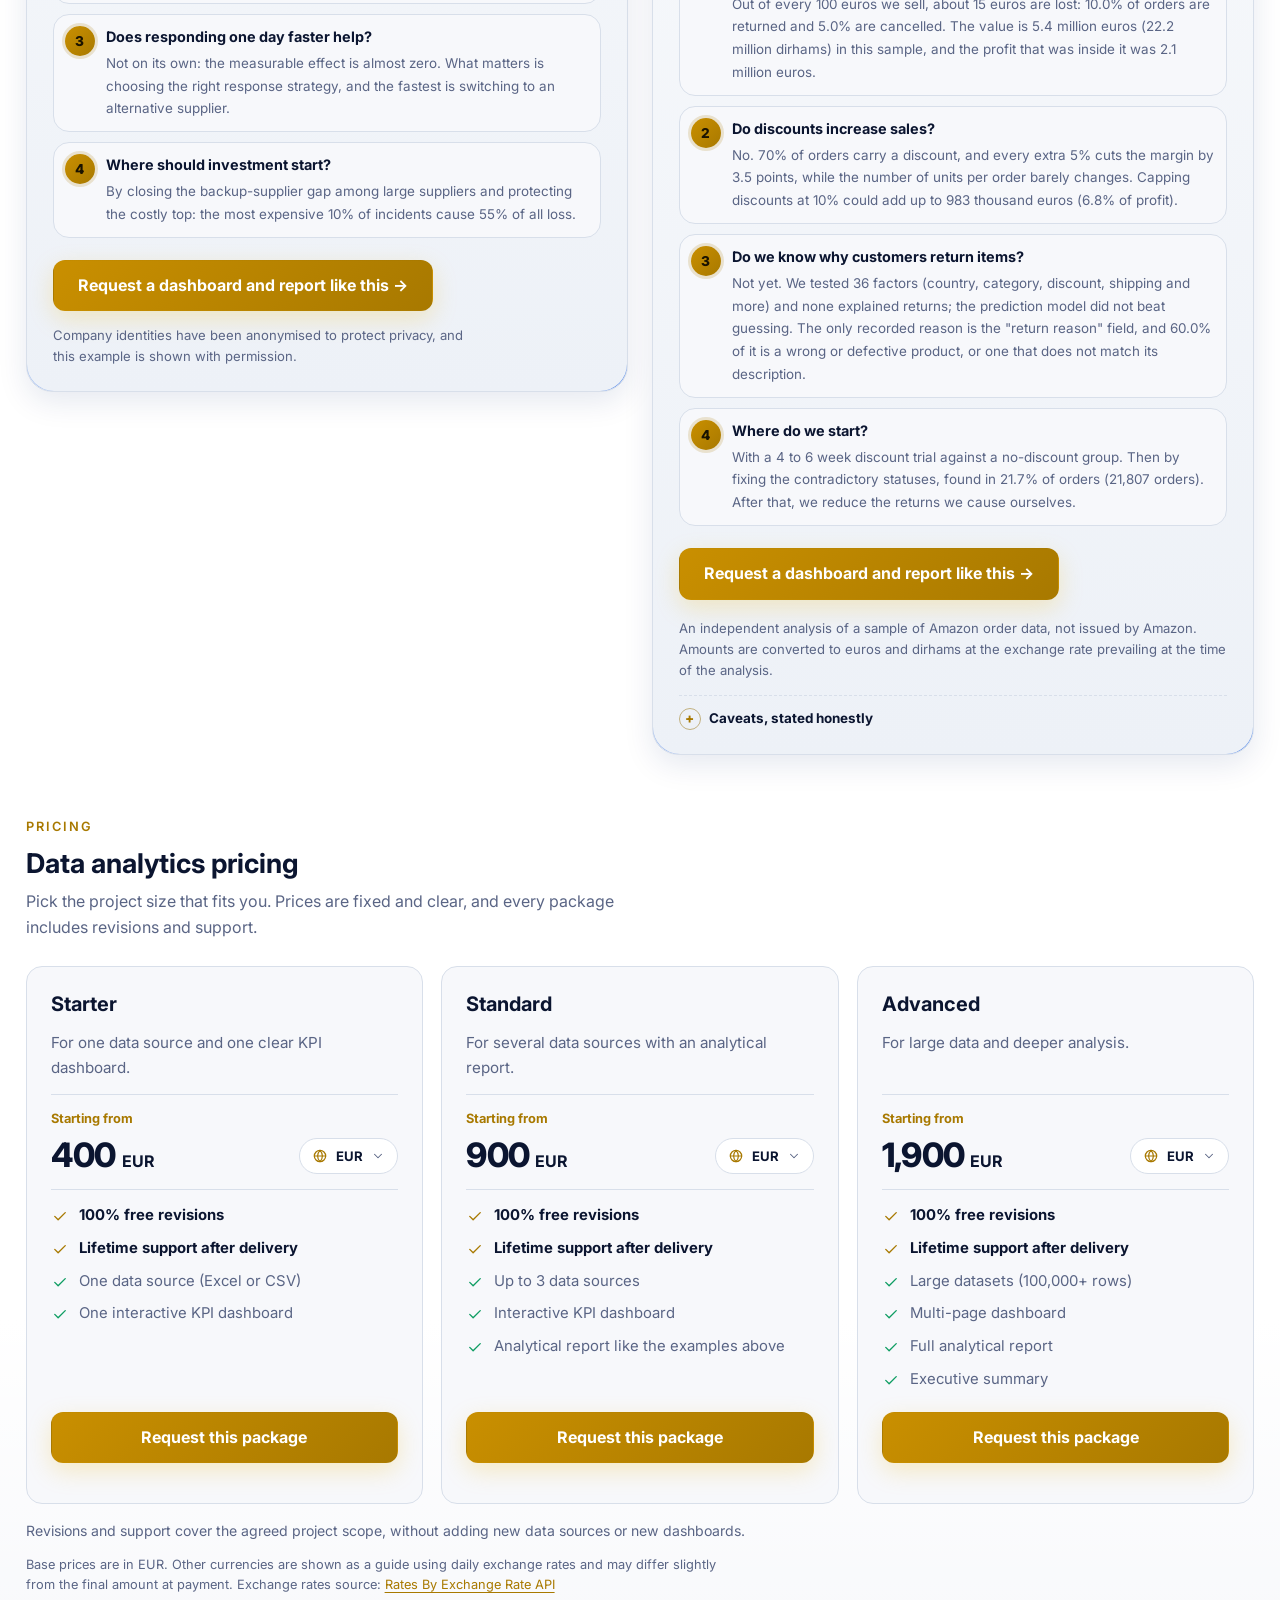
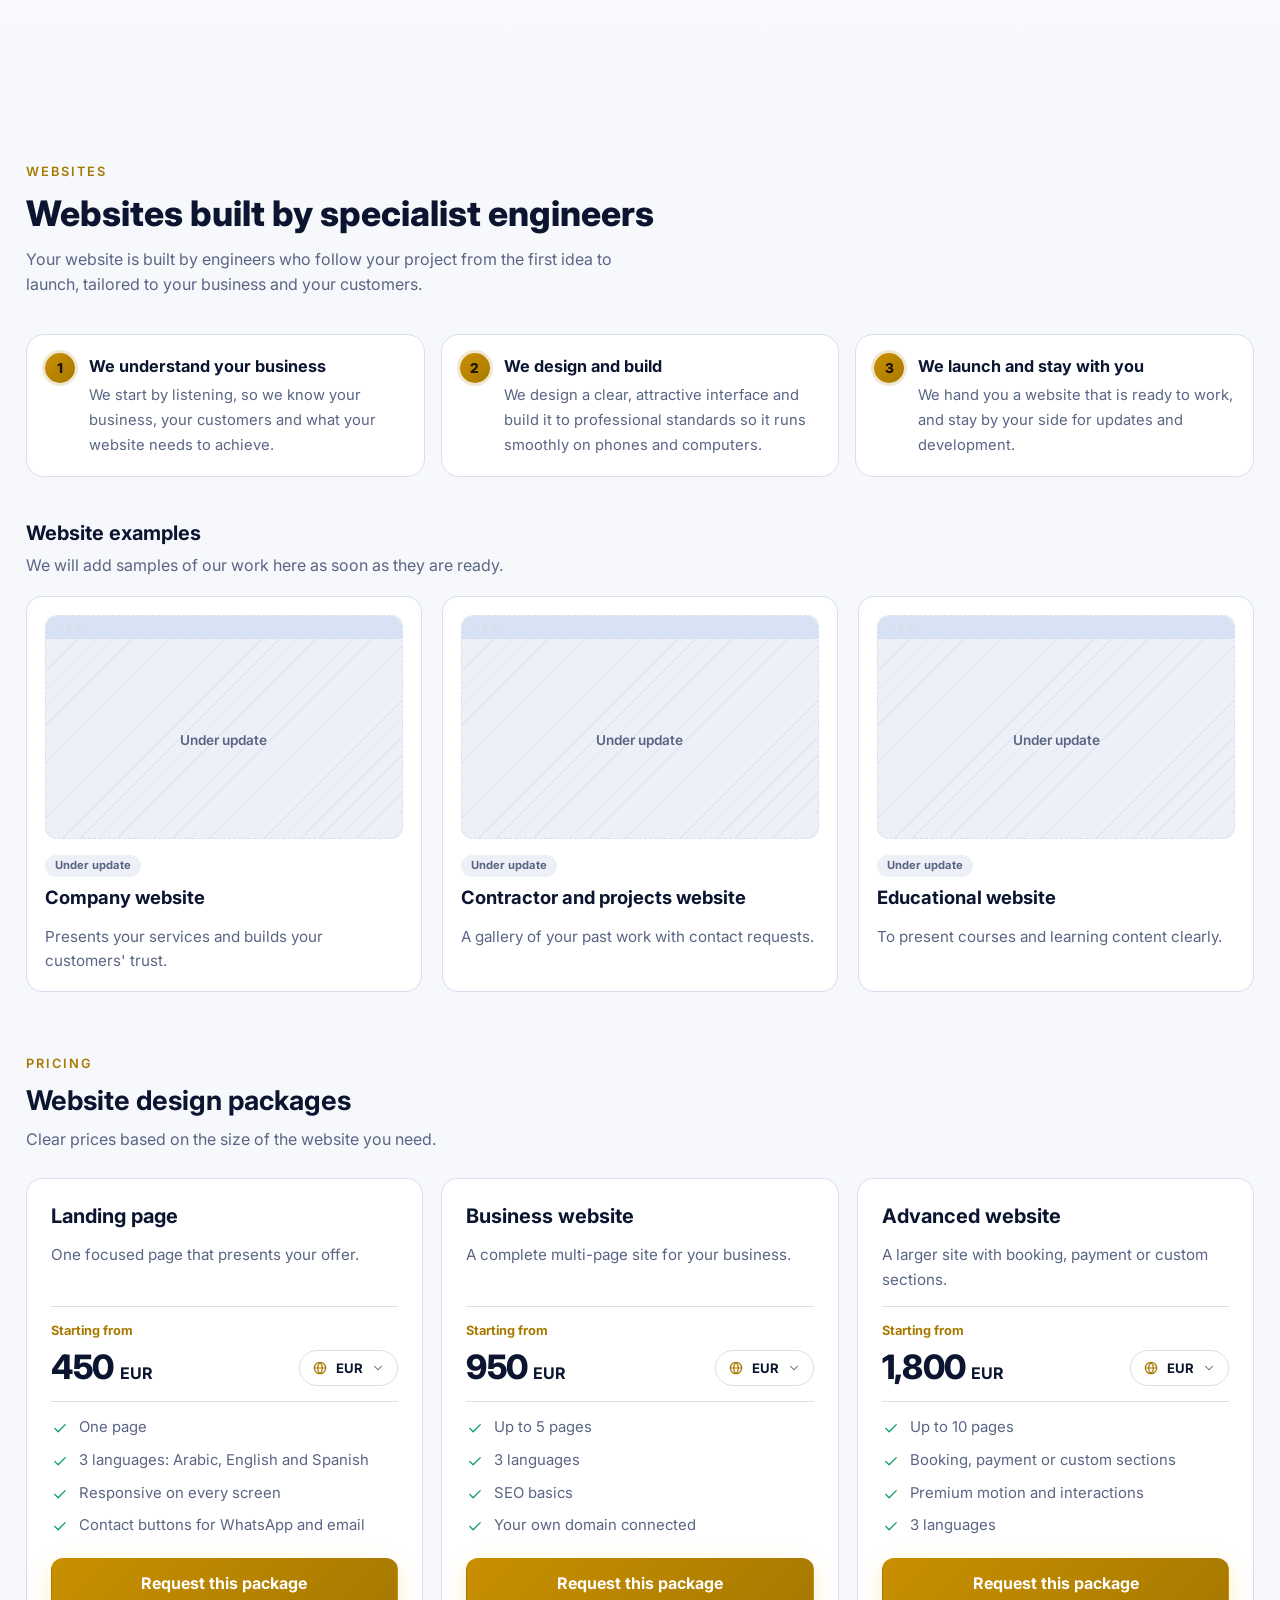
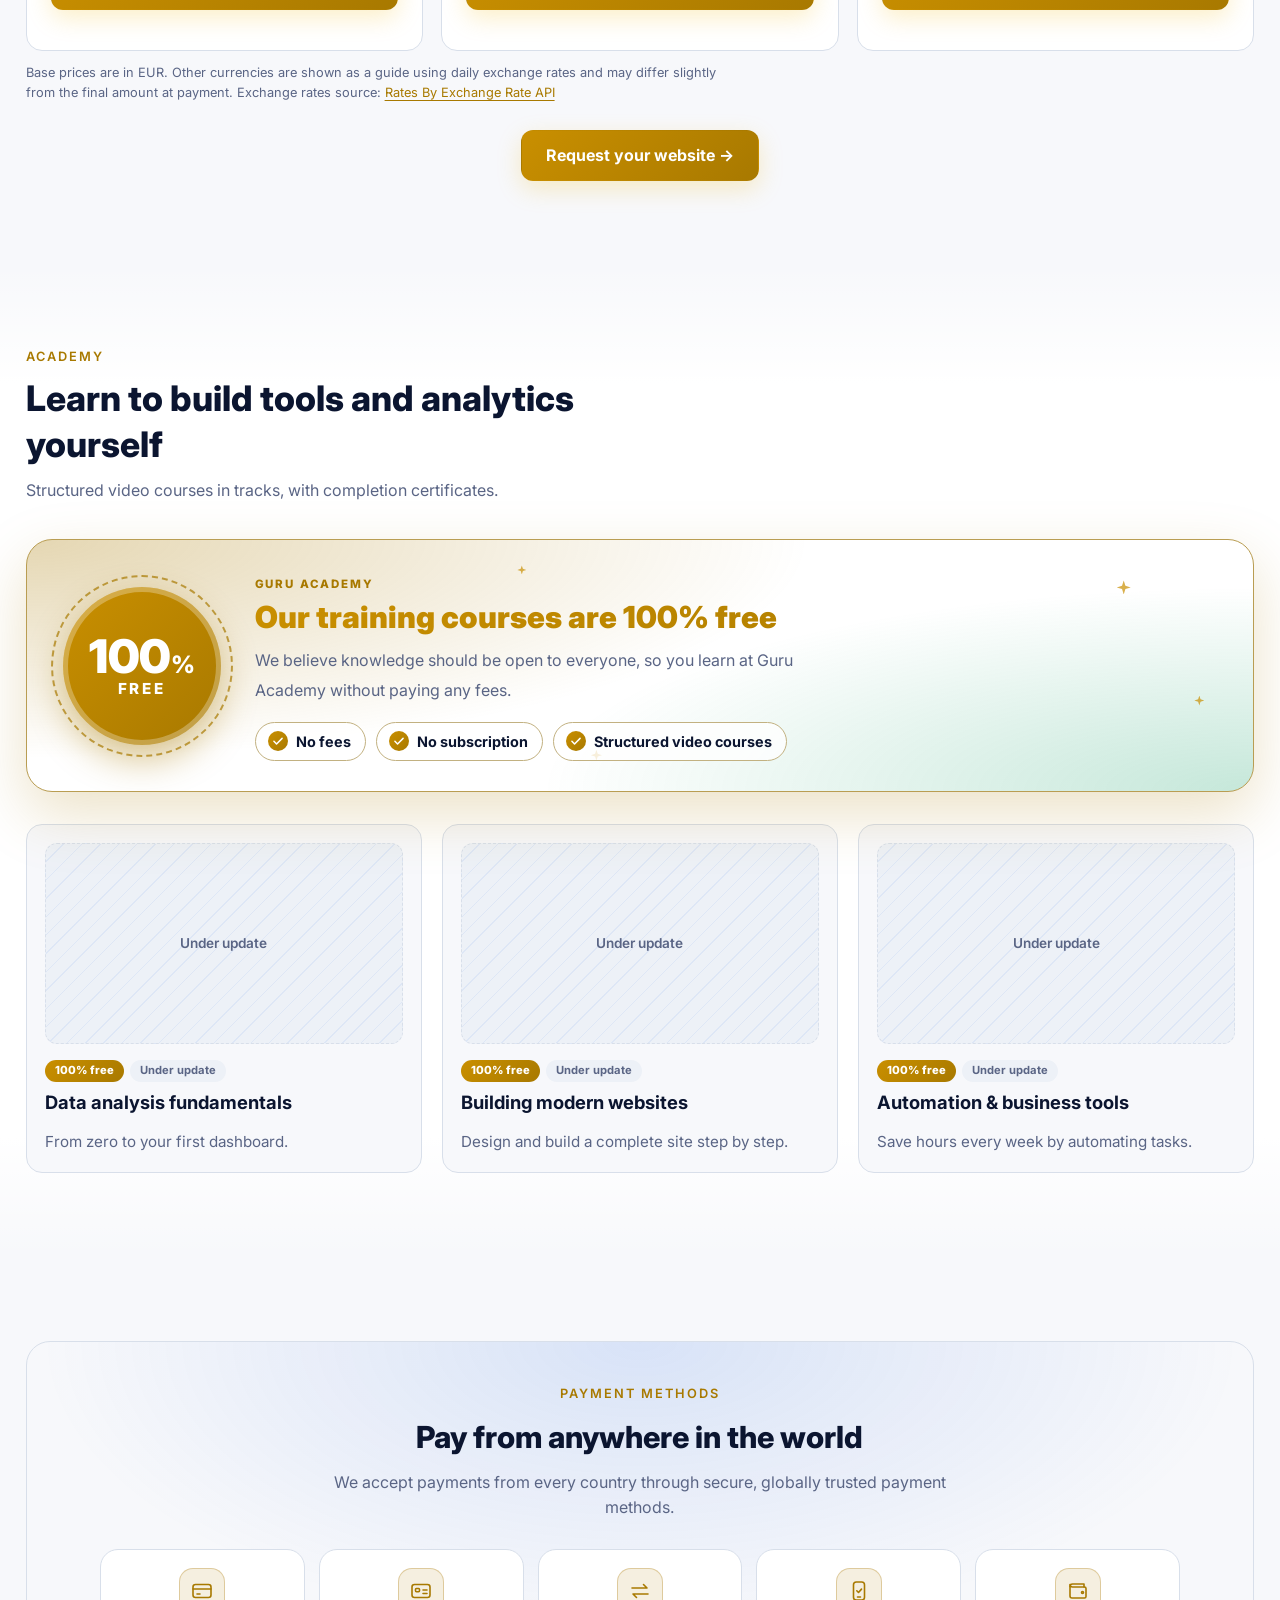
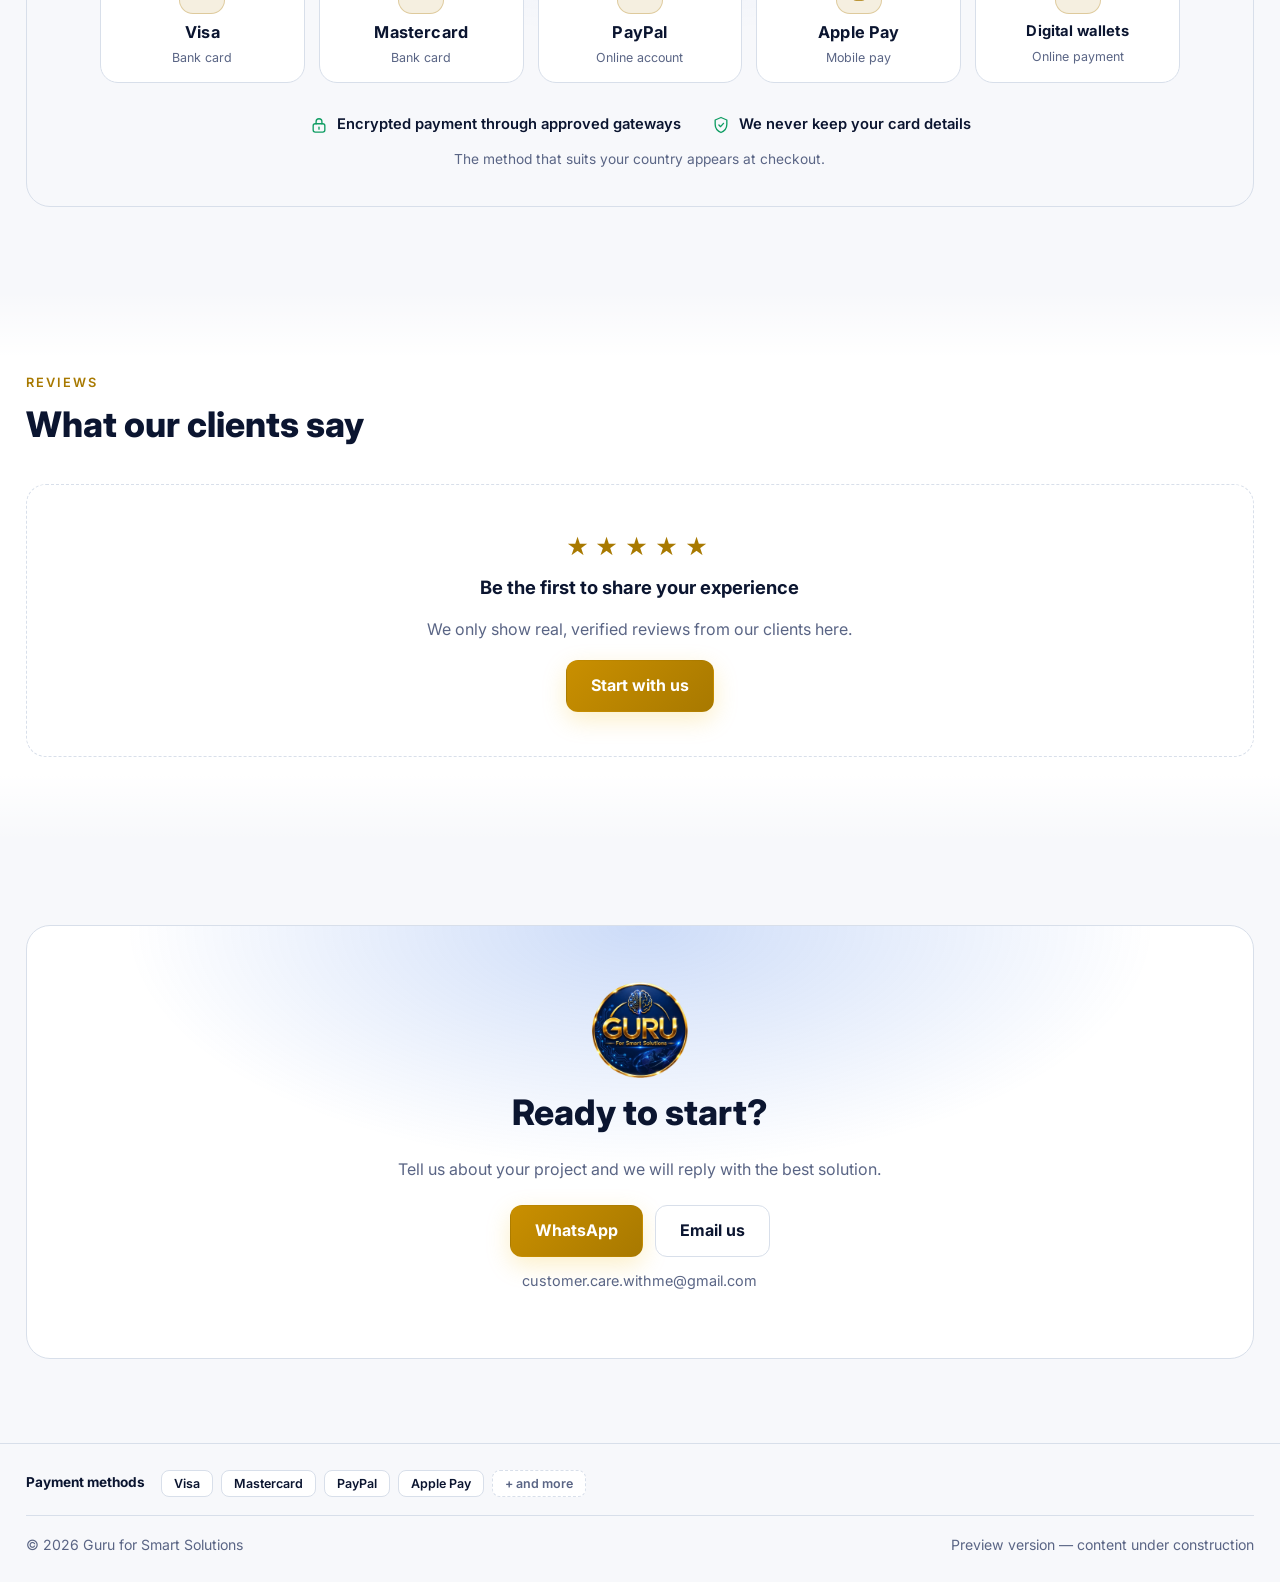
==== commit 75cc6137: "Add files via upload" ====
--- a/index.html
+++ b/index.html
@@ -10,7 +10,7 @@
 <link rel="preconnect" href="https://fonts.googleapis.com">
 <link rel="preconnect" href="https://fonts.gstatic.com" crossorigin>
 <link href="https://fonts.googleapis.com/css2?family=Cairo:wght@400;600;700;800&family=Inter:wght@400;500;600;700&family=JetBrains+Mono:wght@500&display=swap" rel="stylesheet">
-<link rel="stylesheet" href="styles.css?v=34">
+<link rel="stylesheet" href="styles.css?v=35">
 <style>.ph.ph-img{padding:0;overflow:hidden;aspect-ratio:1/1;height:auto;min-height:0;border:0;background:none}.ph.ph-img img{display:block;width:100%;height:100%;object-fit:cover;border-radius:inherit}</style>
 </head>
 <body>
@@ -371,7 +371,7 @@
 <script src="assets/guru-i18n.js?v=8"></script>
 <script src="app.js?v=19"></script>
 <script src="assets/guru-pay.js?v=12"></script>
-<script src="assets/guru-price.js?v=2"></script>
+<script src="assets/guru-price.js?v=3"></script>
 <script src="assets/guru-header.js?v=1"></script>
 <script>
 /* Contact by email: opens the Gmail app (compose, To pre-filled, empty subject) on phones; Gmail web compose on computers. */
--- a/styles.css
+++ b/styles.css
@@ -582,3 +582,14 @@
 @media (max-width:1280px){.nav{gap:16px;font-size:.9rem}}
 @media (max-width:1120px){.nav{gap:12px;font-size:.84rem}}
 @media (max-width:1100px){.nav{display:none}.bar{justify-content:space-between}}
+
+/* package cards: example line + aligned rows */
+.gp-desc{min-height:0}
+.gp-eg{margin:0;padding:10px 12px;border-radius:12px;background:var(--surface-2);border-inline-start:3px solid var(--gold);color:var(--muted);font-size:.88rem;line-height:1.75}
+.gp-eg b{color:var(--gold);font-weight:800}
+@media (min-width:901px){
+  @supports (grid-template-rows:subgrid){
+    .gp-card{display:grid;grid-row:span 6;grid-template-rows:subgrid;row-gap:14px}
+    .gp-feat{align-content:start}
+  }
+}
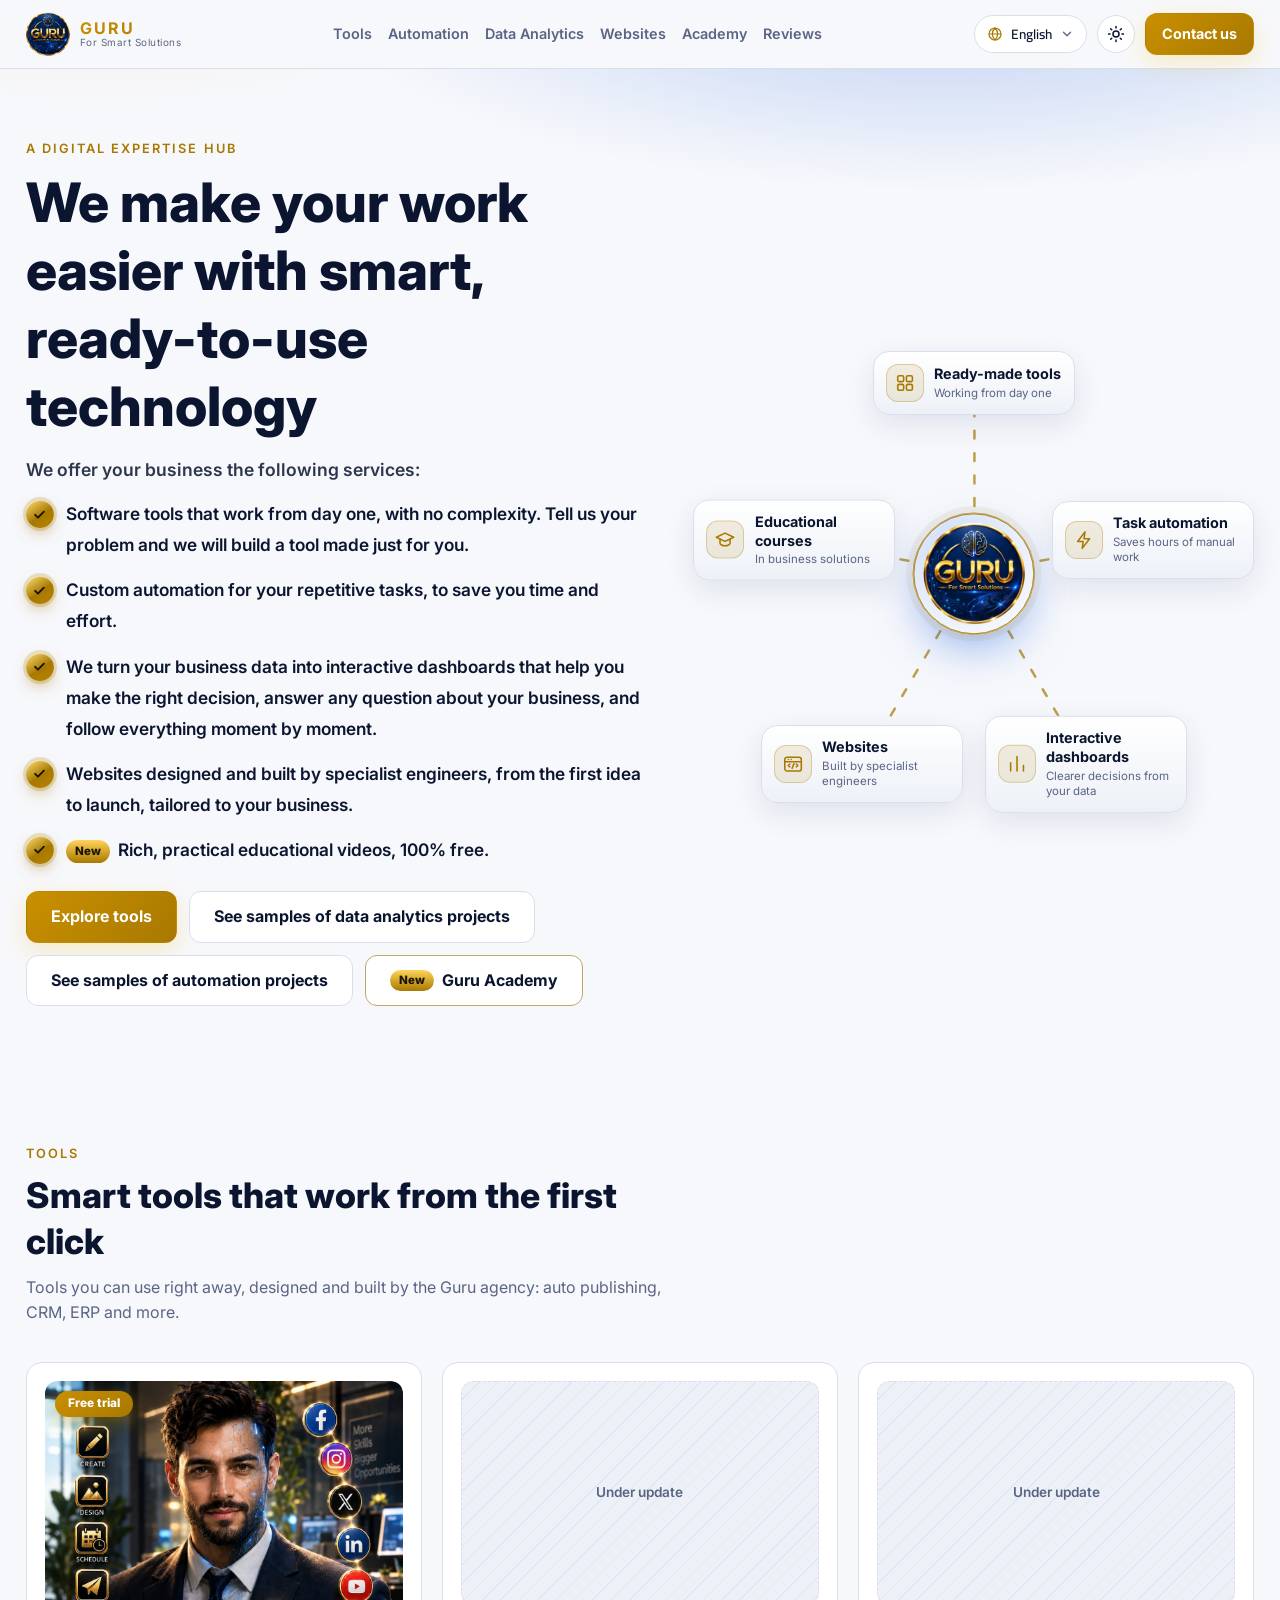
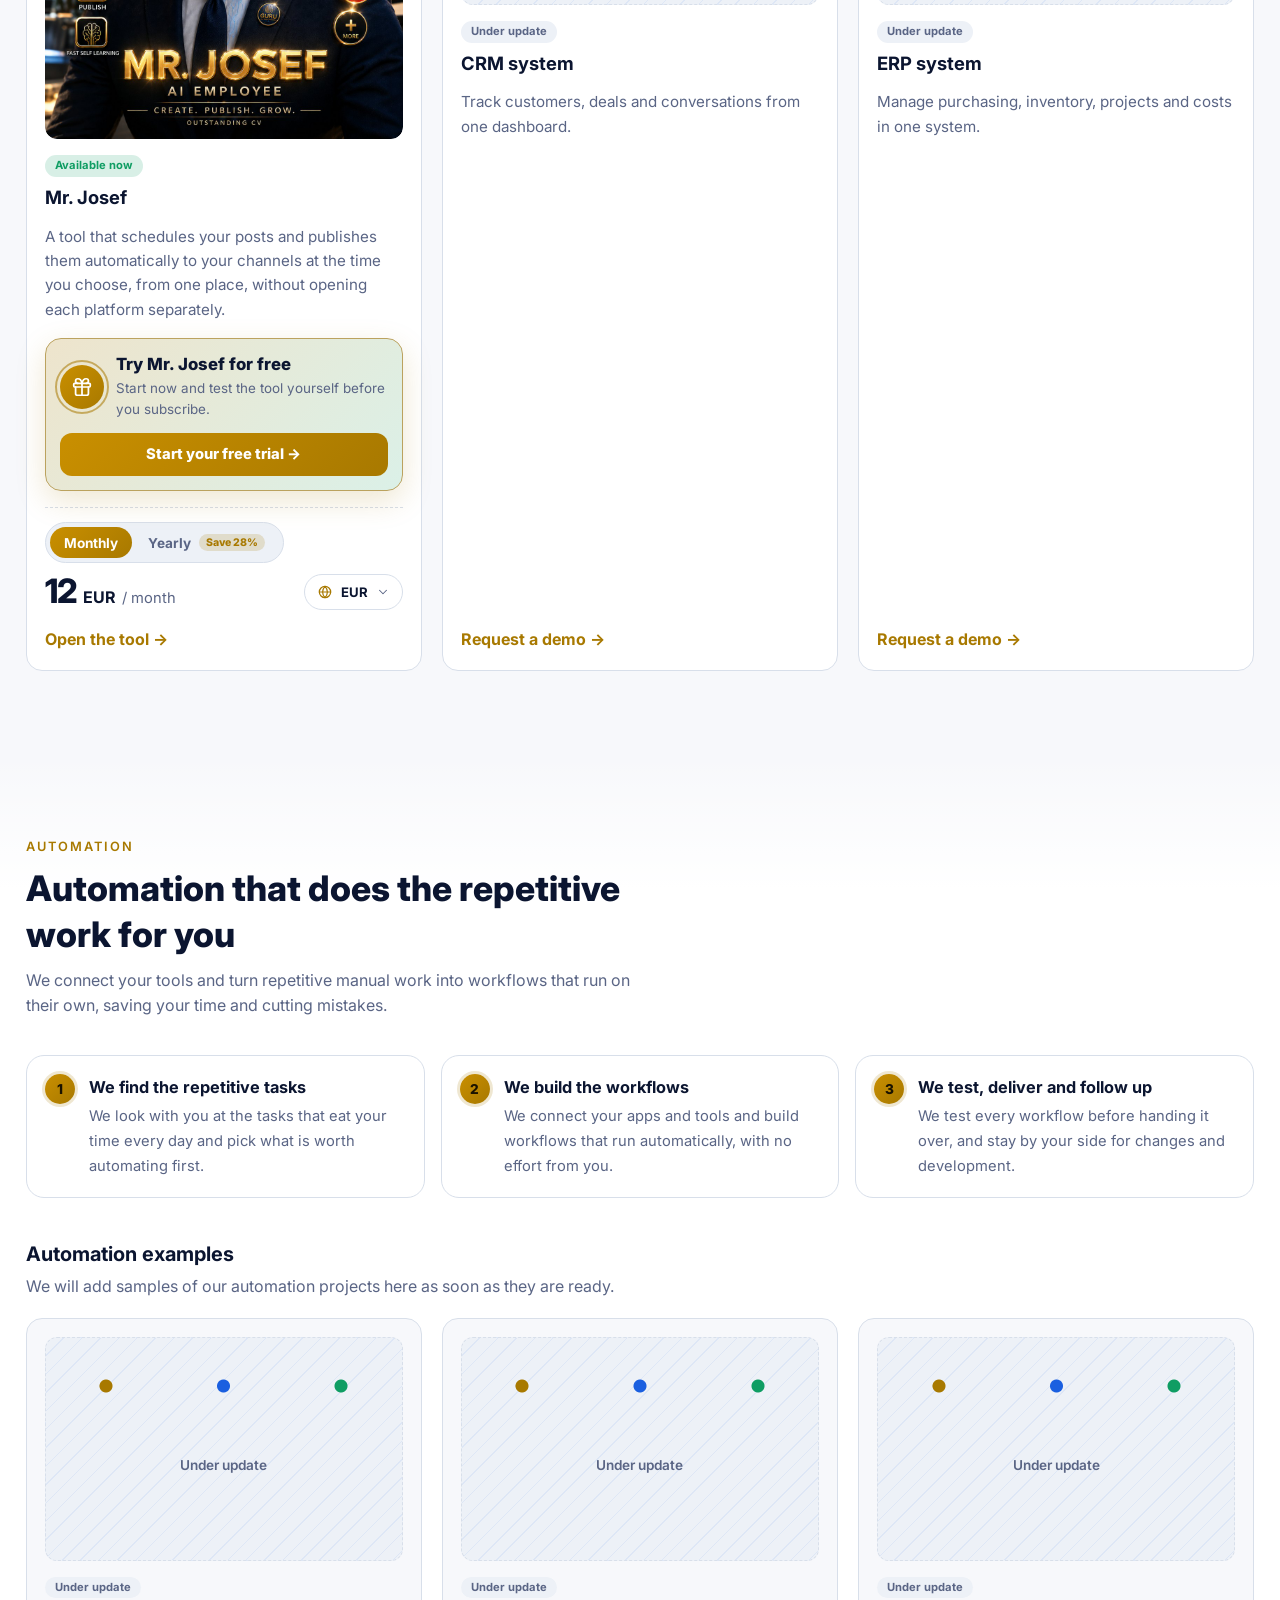
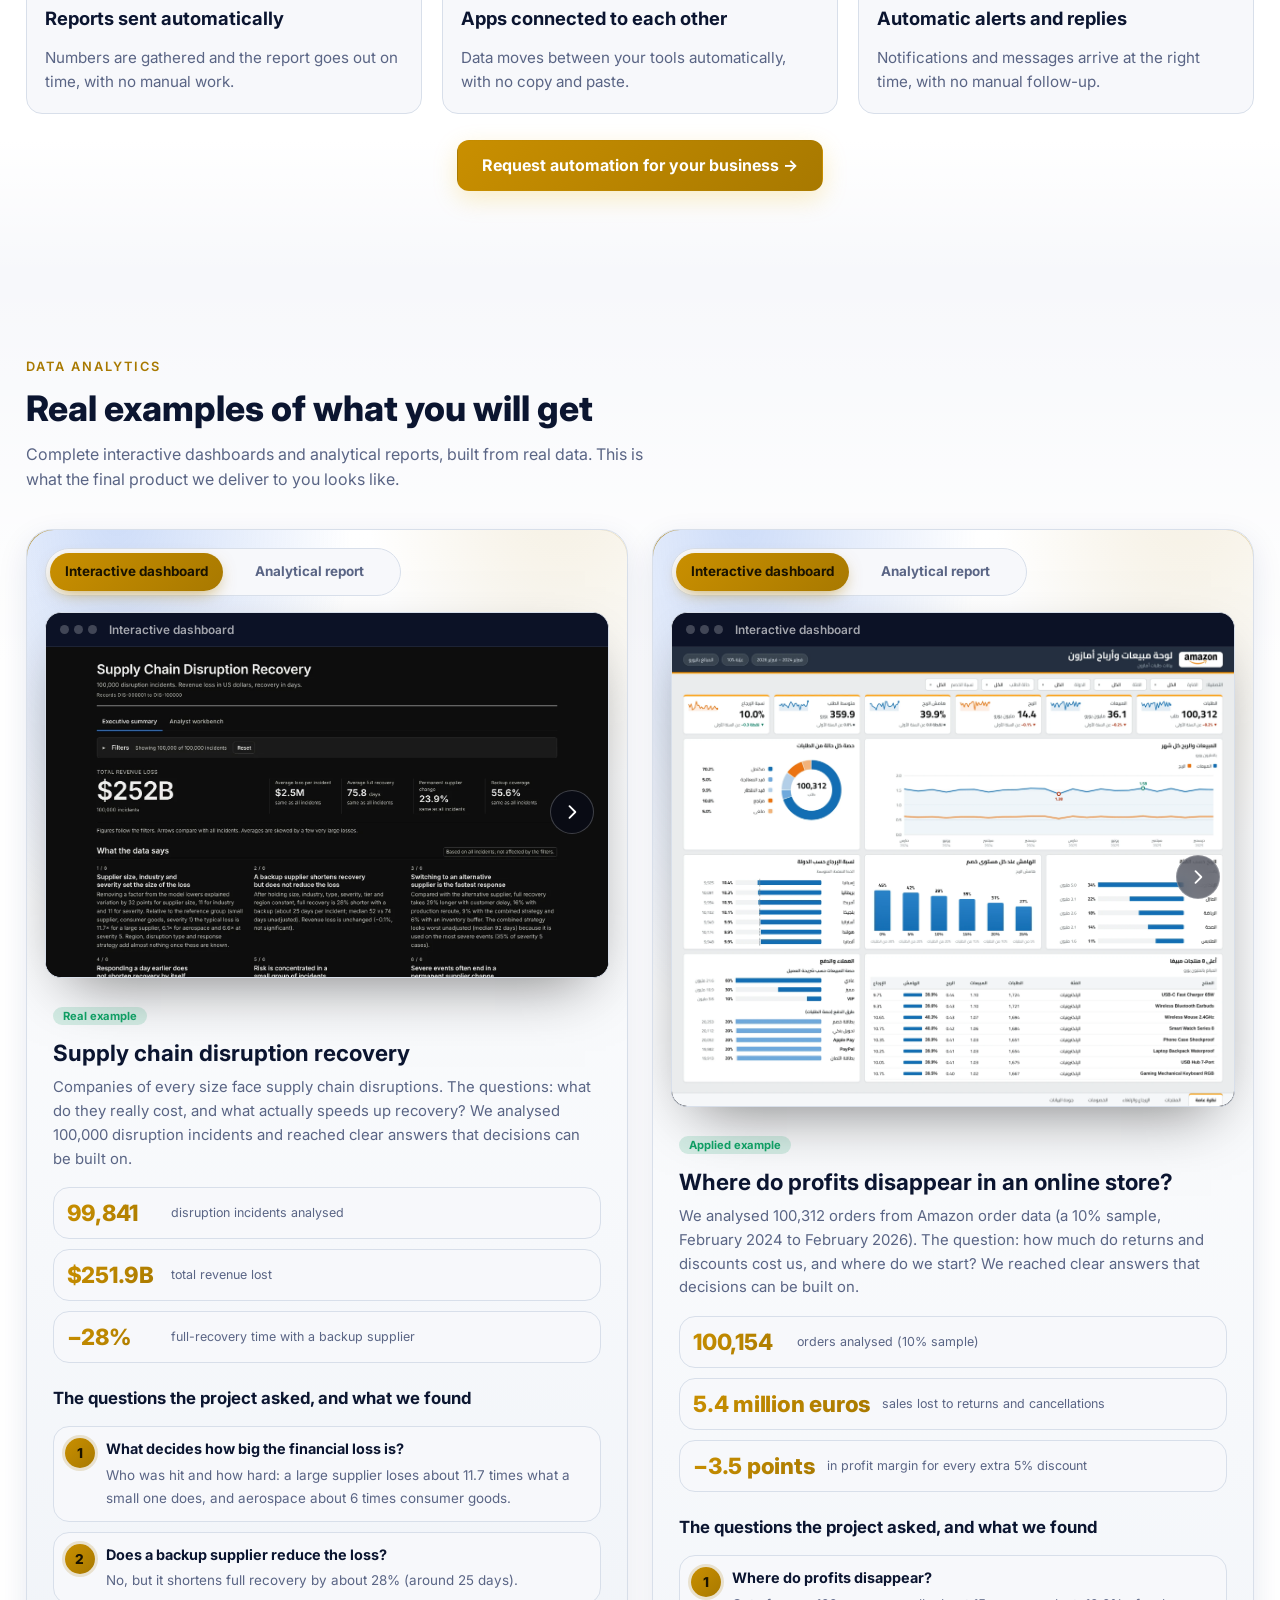
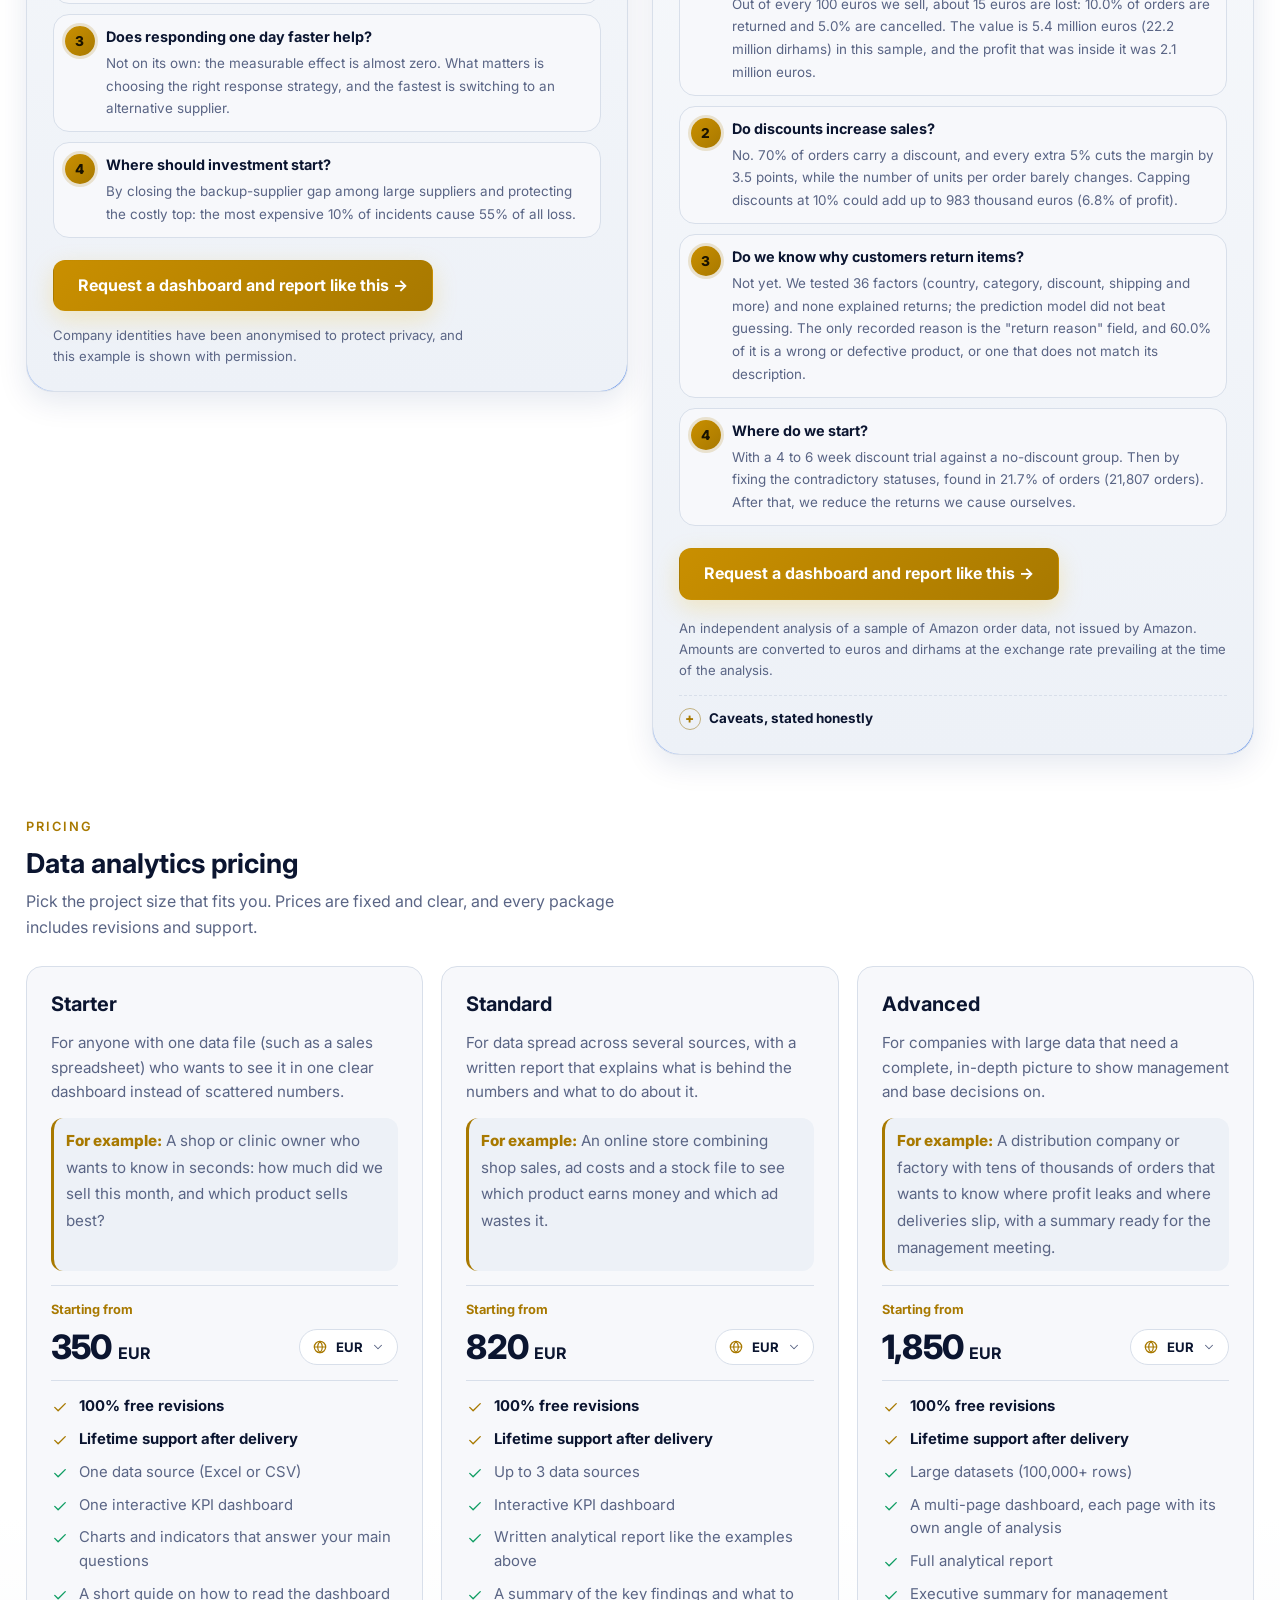
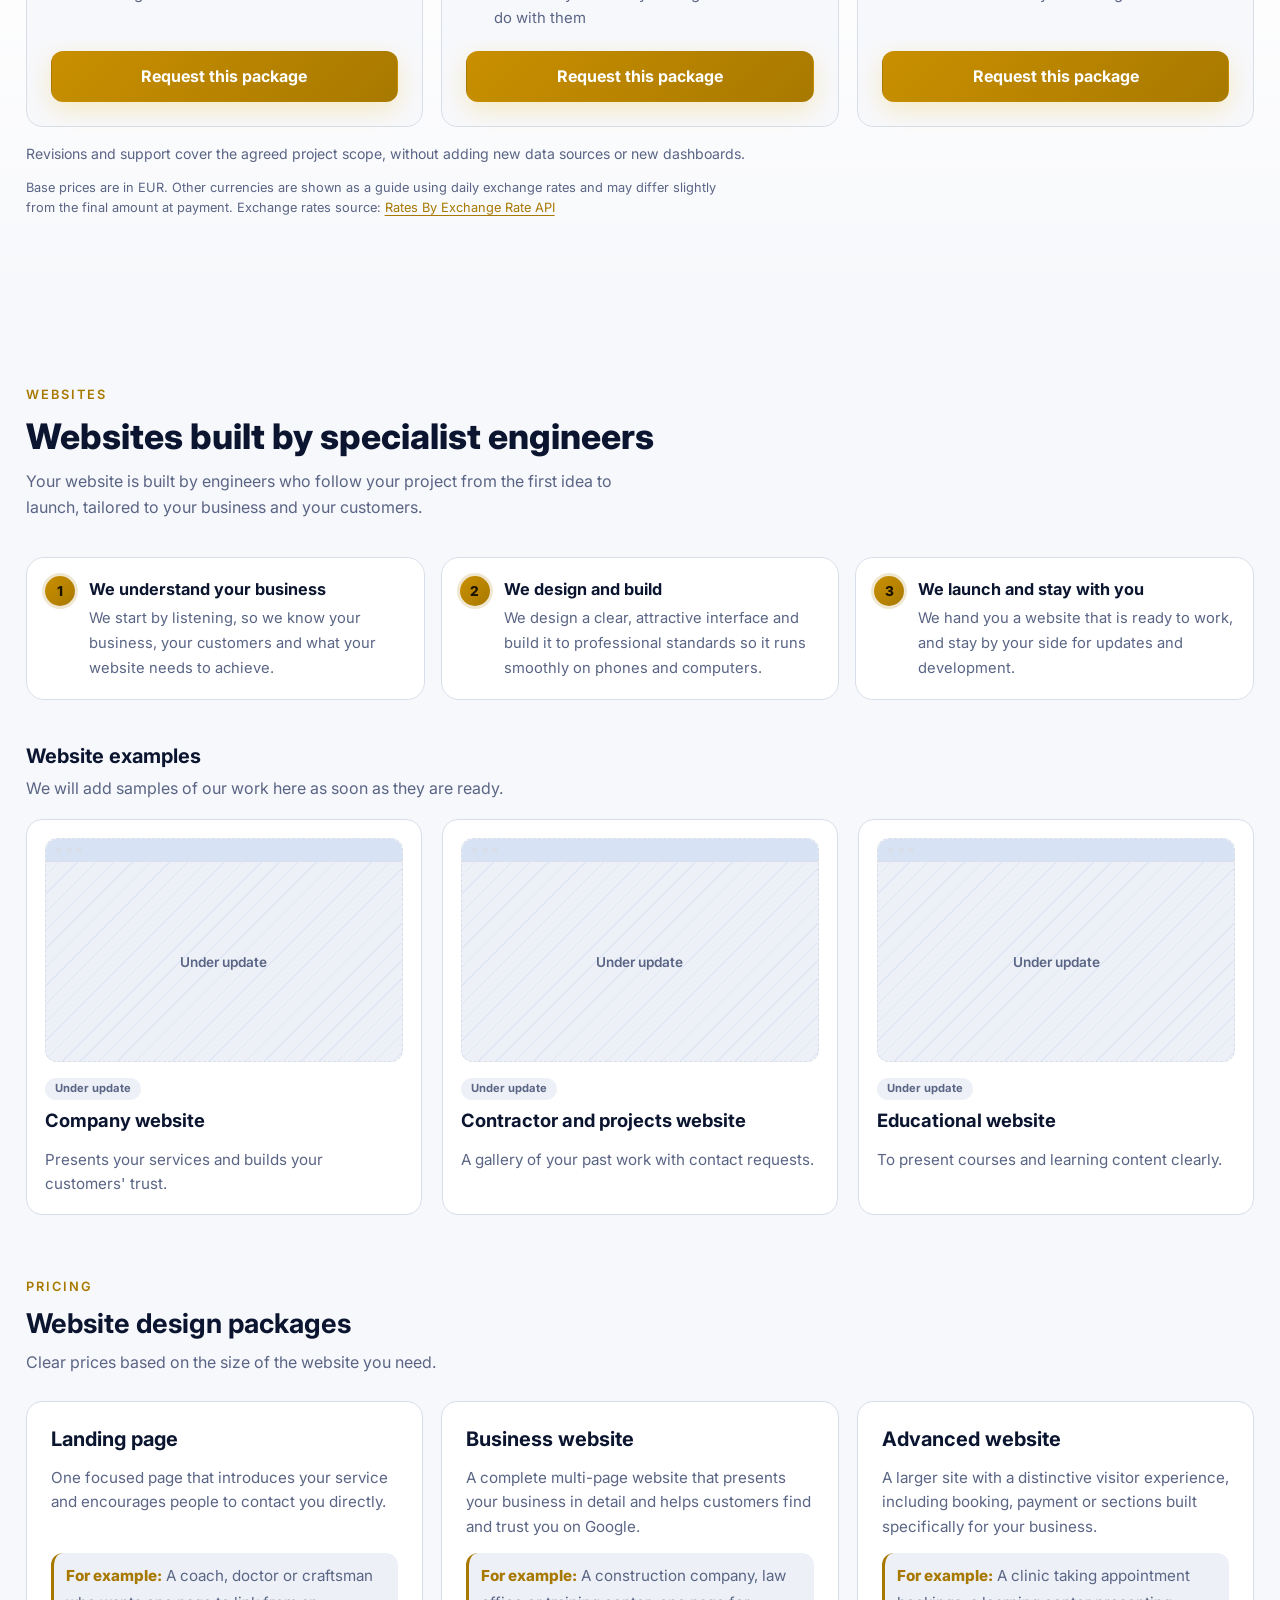
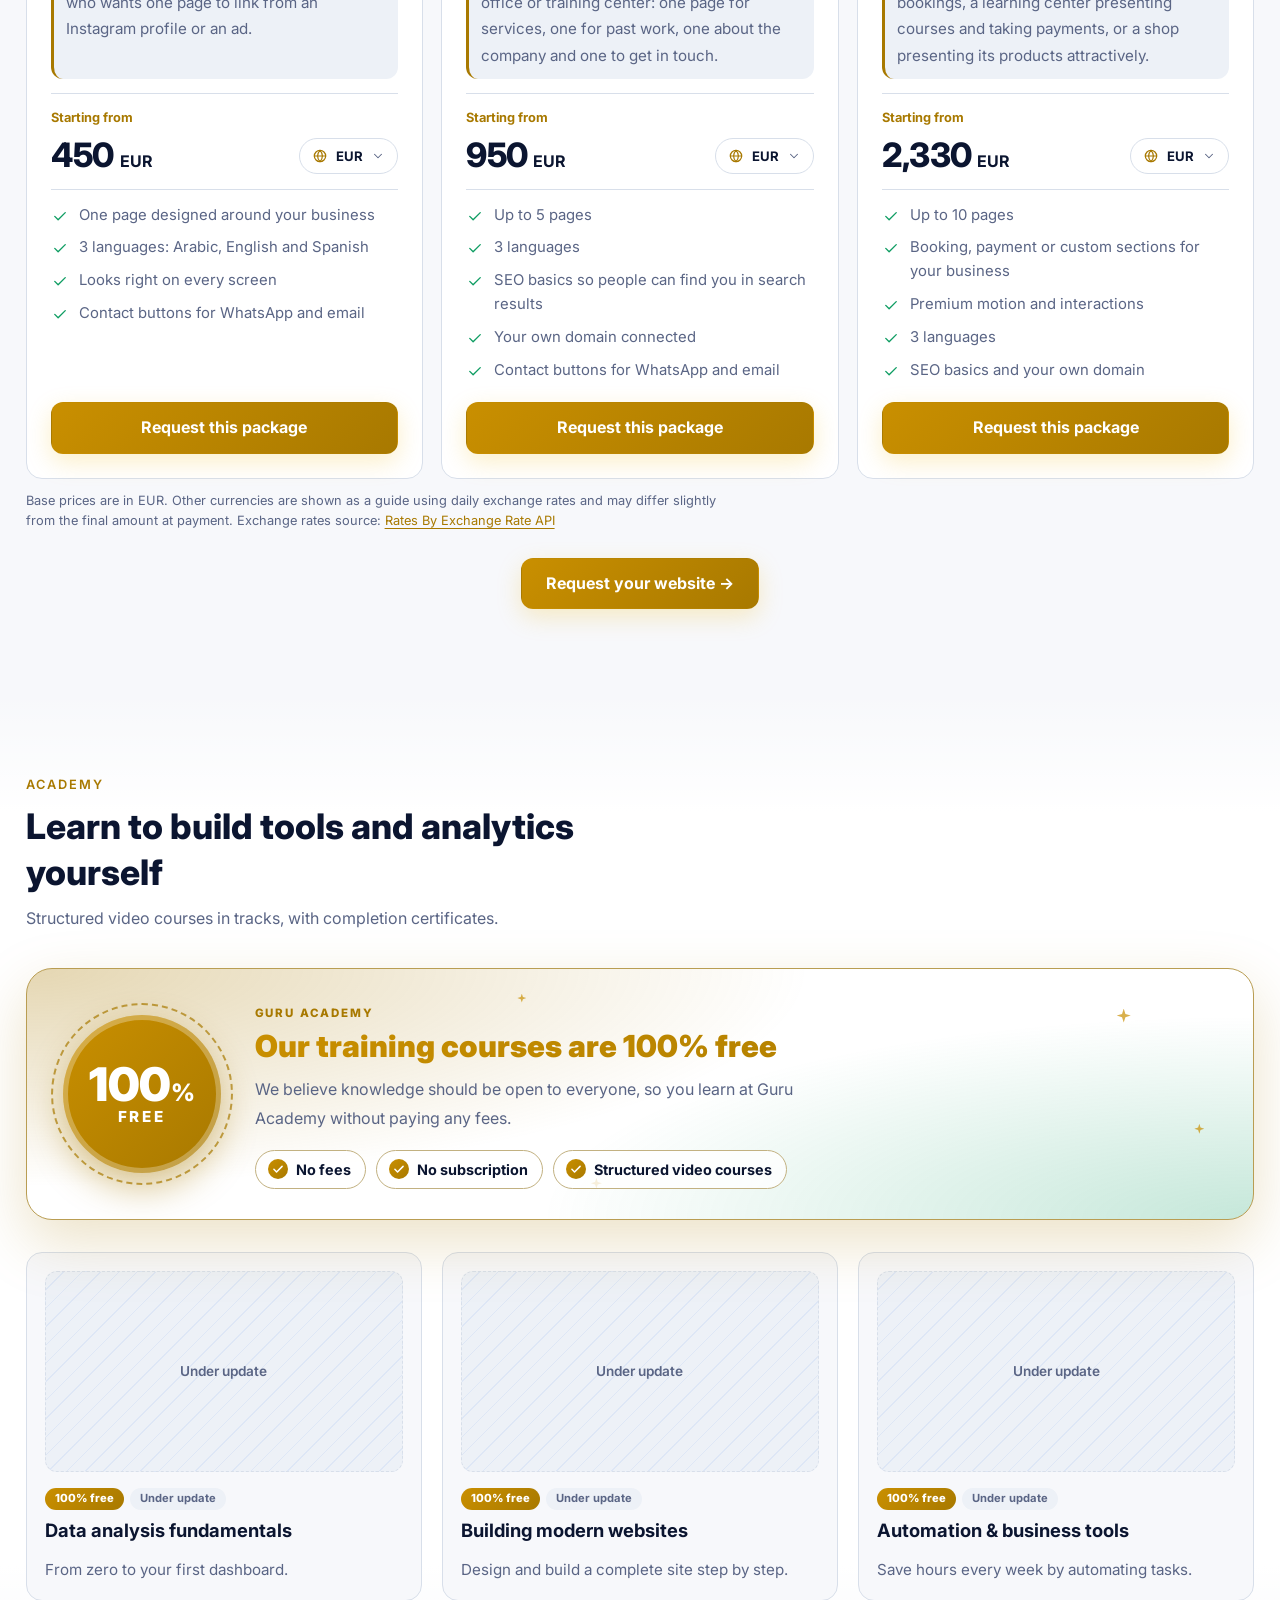
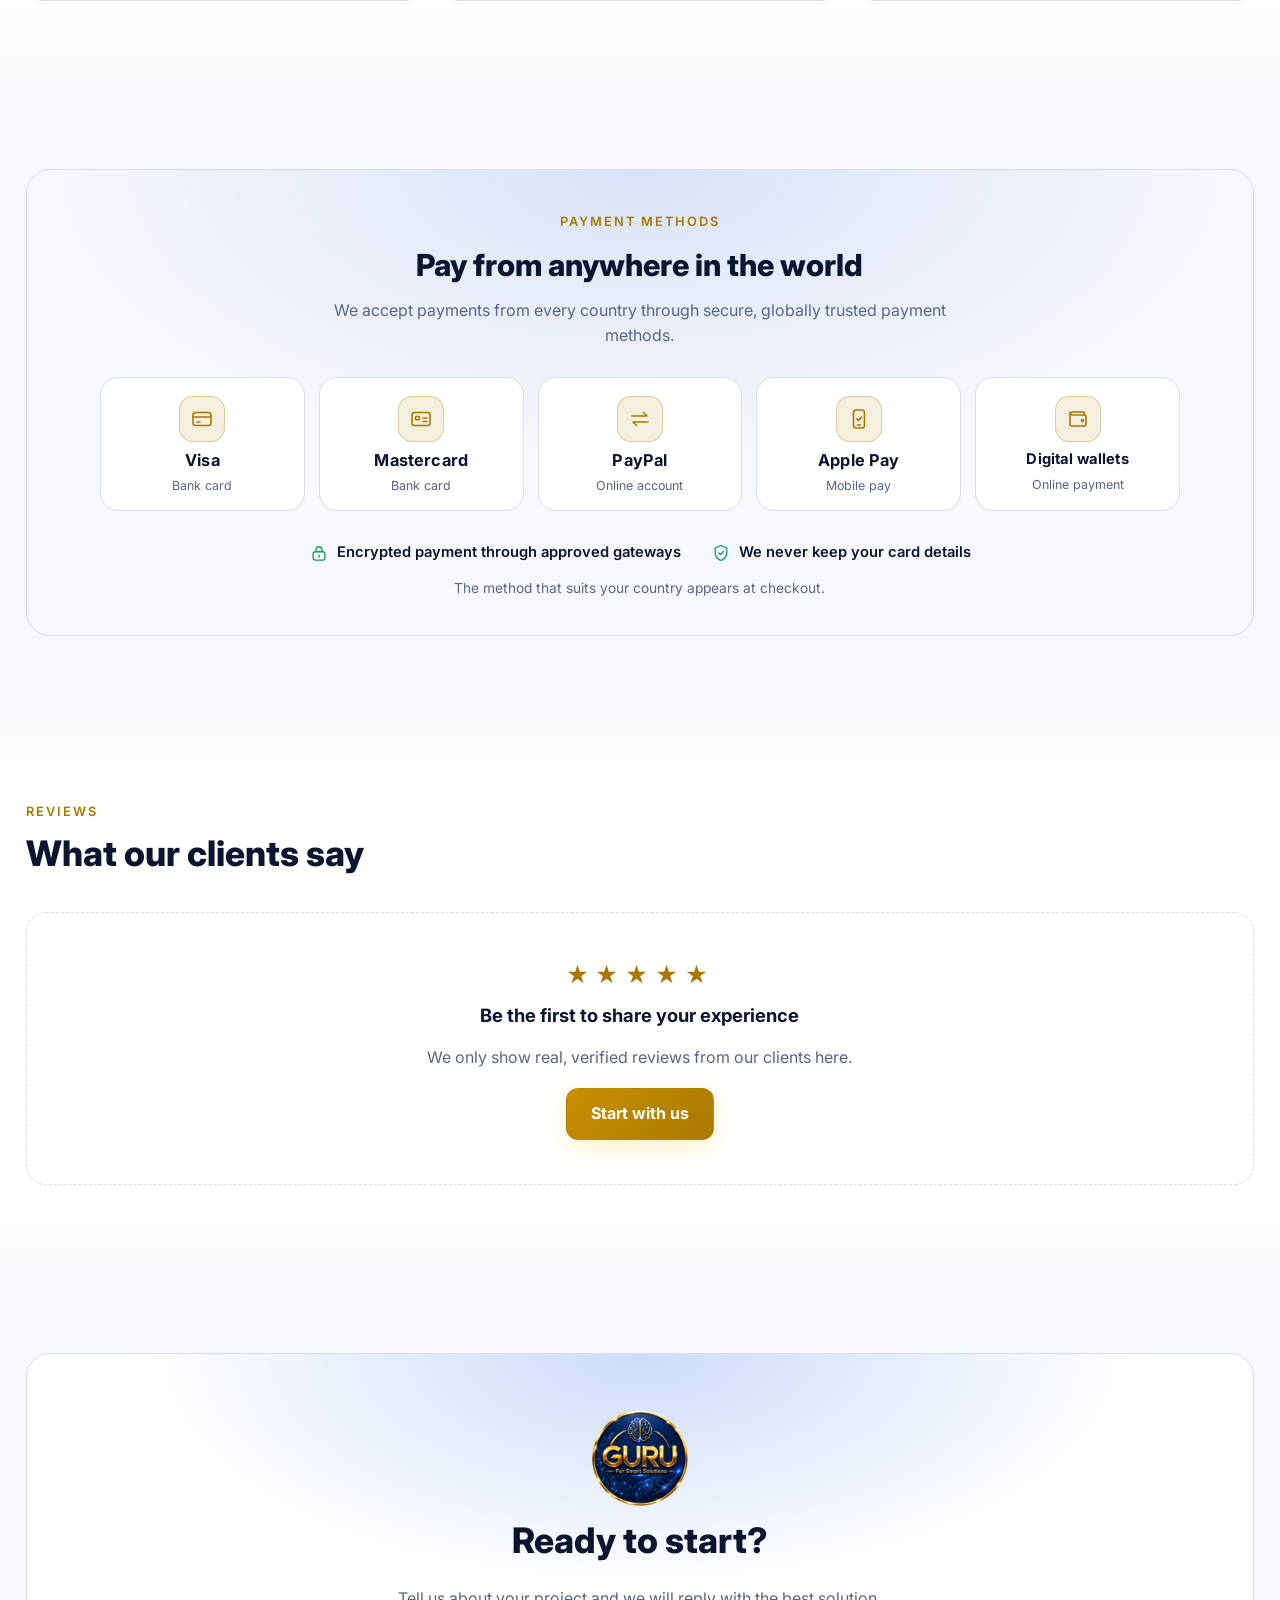
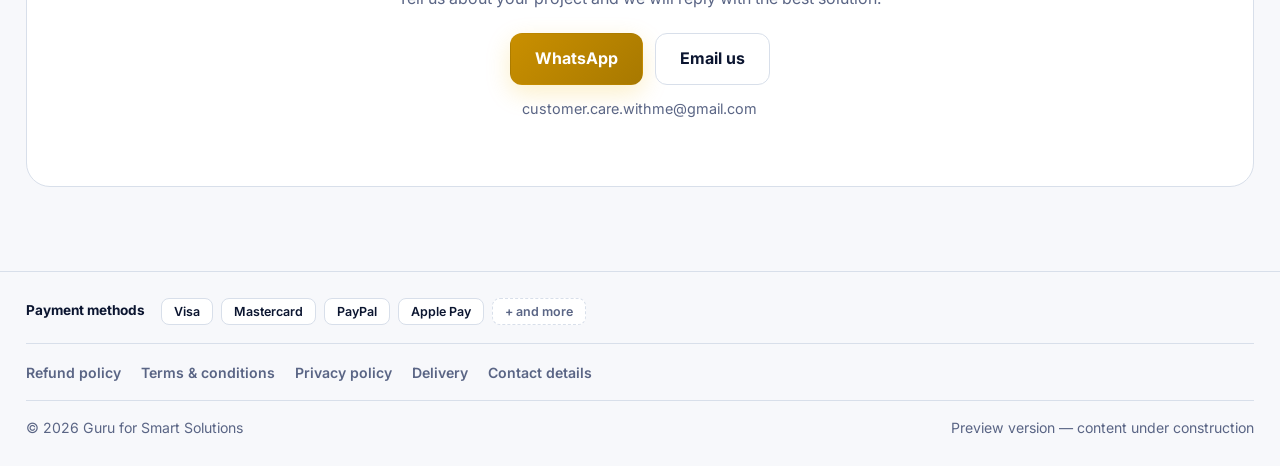
==== commit b7e2f0ec: "Add files via upload" ====
--- a/index.html
+++ b/index.html
@@ -10,7 +10,7 @@
 <link rel="preconnect" href="https://fonts.googleapis.com">
 <link rel="preconnect" href="https://fonts.gstatic.com" crossorigin>
 <link href="https://fonts.googleapis.com/css2?family=Cairo:wght@400;600;700;800&family=Inter:wght@400;500;600;700&family=JetBrains+Mono:wght@500&display=swap" rel="stylesheet">
-<link rel="stylesheet" href="styles.css?v=35">
+<link rel="stylesheet" href="styles.css?v=36">
 <style>.ph.ph-img{padding:0;overflow:hidden;aspect-ratio:1/1;height:auto;min-height:0;border:0;background:none}.ph.ph-img img{display:block;width:100%;height:100%;object-fit:cover;border-radius:inherit}</style>
 </head>
 <body>
@@ -362,6 +362,7 @@
 
 <footer class="site-footer">
   <div class="wrap foot-pay" id="foot-pay"></div>
+  <nav class="wrap foot-links" data-i18n-aria="polNavAria" aria-label="Policies"><a href="policies.html#refund" data-i18n="polRefund"></a><a href="policies.html#terms" data-i18n="polTerms"></a><a href="policies.html#privacy" data-i18n="polPrivacy"></a><a href="policies.html#delivery" data-i18n="polDelivery"></a><a href="policies.html#contact" data-i18n="polContactI"></a></nav>
   <div class="wrap foot">
     <span dir="ltr">&#xA9; <span id="yr"></span> Guru for Smart Solutions</span>
     <span data-i18n="footNote"></span>
@@ -369,9 +370,9 @@
 </footer>
 
 <script src="assets/guru-i18n.js?v=8"></script>
-<script src="app.js?v=19"></script>
+<script src="app.js?v=20"></script>
 <script src="assets/guru-pay.js?v=12"></script>
-<script src="assets/guru-price.js?v=3"></script>
+<script src="assets/guru-price.js?v=4"></script>
 <script src="assets/guru-header.js?v=1"></script>
 <script>
 /* Contact by email: opens the Gmail app (compose, To pre-filled, empty subject) on phones; Gmail web compose on computers. */
--- a/styles.css
+++ b/styles.css
@@ -593,3 +593,38 @@
     .gp-feat{align-content:start}
   }
 }
+
+/* ===== policies page + footer links ===== */
+.l{display:none}
+html[lang="ar"] .l-ar,html[lang="en"] .l-en,html[lang="es"] .l-es{display:revert}
+.pol-wrap{max-width:900px}
+.pol-hero{padding:56px 0 8px}
+.pol-hero h1{font-size:clamp(1.9rem,4.4vw,2.8rem);line-height:1.25;margin:4px 0 14px}
+.pol-lead{color:var(--muted);font-size:1.05rem;line-height:1.9;max-width:720px}
+.pol-upd{margin-top:12px;color:var(--muted);font-size:.86rem}
+.pol-toc{display:flex;flex-wrap:wrap;gap:10px;margin-top:22px}
+.pol-toc a{padding:8px 16px;border-radius:999px;border:1px solid var(--line);background:var(--surface);font-weight:700;font-size:.9rem;transition:border-color .2s,color .2s}
+.pol-toc a:hover{border-color:var(--gold);color:var(--gold)}
+.pol-sec{scroll-margin-top:84px;margin:26px 0;padding:28px;border:1px solid var(--line);border-radius:22px;background:var(--surface)}
+.pol-sec h2{display:flex;align-items:center;gap:12px;font-size:clamp(1.25rem,2.6vw,1.6rem);line-height:1.35;margin:0 0 10px}
+.pol-num{flex:none;display:grid;place-items:center;width:34px;height:34px;border-radius:50%;font:800 .95rem var(--font-en);font-style:normal;color:var(--on-gold);background:var(--gold-grad)}
+.pol-intro{color:var(--muted);line-height:1.85;margin:0 0 16px}
+.pol-sec h3{font-size:1.08rem;margin:22px 0 8px;color:var(--text)}
+.pol-sec p{line-height:1.9}
+.pol-list{list-style:none;padding:0;margin:6px 0 4px;display:grid;gap:10px}
+.pol-list li{position:relative;padding-inline-start:22px;line-height:1.85;color:var(--text)}
+.pol-list li::before{content:"";position:absolute;inset-inline-start:2px;top:.78em;width:8px;height:8px;border-radius:50%;background:var(--gold-grad)}
+.pol-glance{display:grid;grid-template-columns:repeat(2,minmax(0,1fr));gap:12px;margin:4px 0 6px}
+.pol-g{display:grid;gap:4px;padding:14px 16px;border-radius:14px;background:var(--surface-2);border-inline-start:3px solid var(--gold)}
+.pol-g b{font-size:.98rem}.pol-g span{color:var(--muted);font-size:.92rem;line-height:1.7}
+.pol-contact{list-style:none;padding:0;margin:0 0 10px;display:grid;gap:10px}
+.pol-contact li{display:flex;flex-wrap:wrap;gap:6px 16px;align-items:center;padding:12px 16px;border-radius:14px;background:var(--surface-2)}
+.pol-contact li>span{min-width:130px;color:var(--muted);font-size:.9rem}
+.pol-contact a{color:var(--gold);font-weight:700;text-decoration:underline;text-underline-offset:3px;overflow-wrap:anywhere}
+.pol-note{color:var(--muted);font-size:.9rem}
+.pol-back{margin:30px 0 40px}
+.pol-page .nav a{white-space:nowrap}
+.foot-links{display:flex;flex-wrap:wrap;gap:8px 20px;padding-bottom:16px;margin-bottom:16px;border-bottom:1px solid var(--line)}
+.foot-links a{color:var(--muted);font-weight:600;font-size:.88rem}.foot-links a:hover{color:var(--gold);text-decoration:underline}
+.gp-pol{display:inline-block;margin-top:6px;color:var(--gold);font-weight:700;font-size:.85rem;text-decoration:underline;text-underline-offset:3px}
+@media (max-width:700px){.pol-sec{padding:20px 16px;border-radius:18px}.pol-glance{grid-template-columns:1fr}.pol-hero{padding-top:36px}.pol-contact li>span{min-width:0;flex:1 1 100%}}
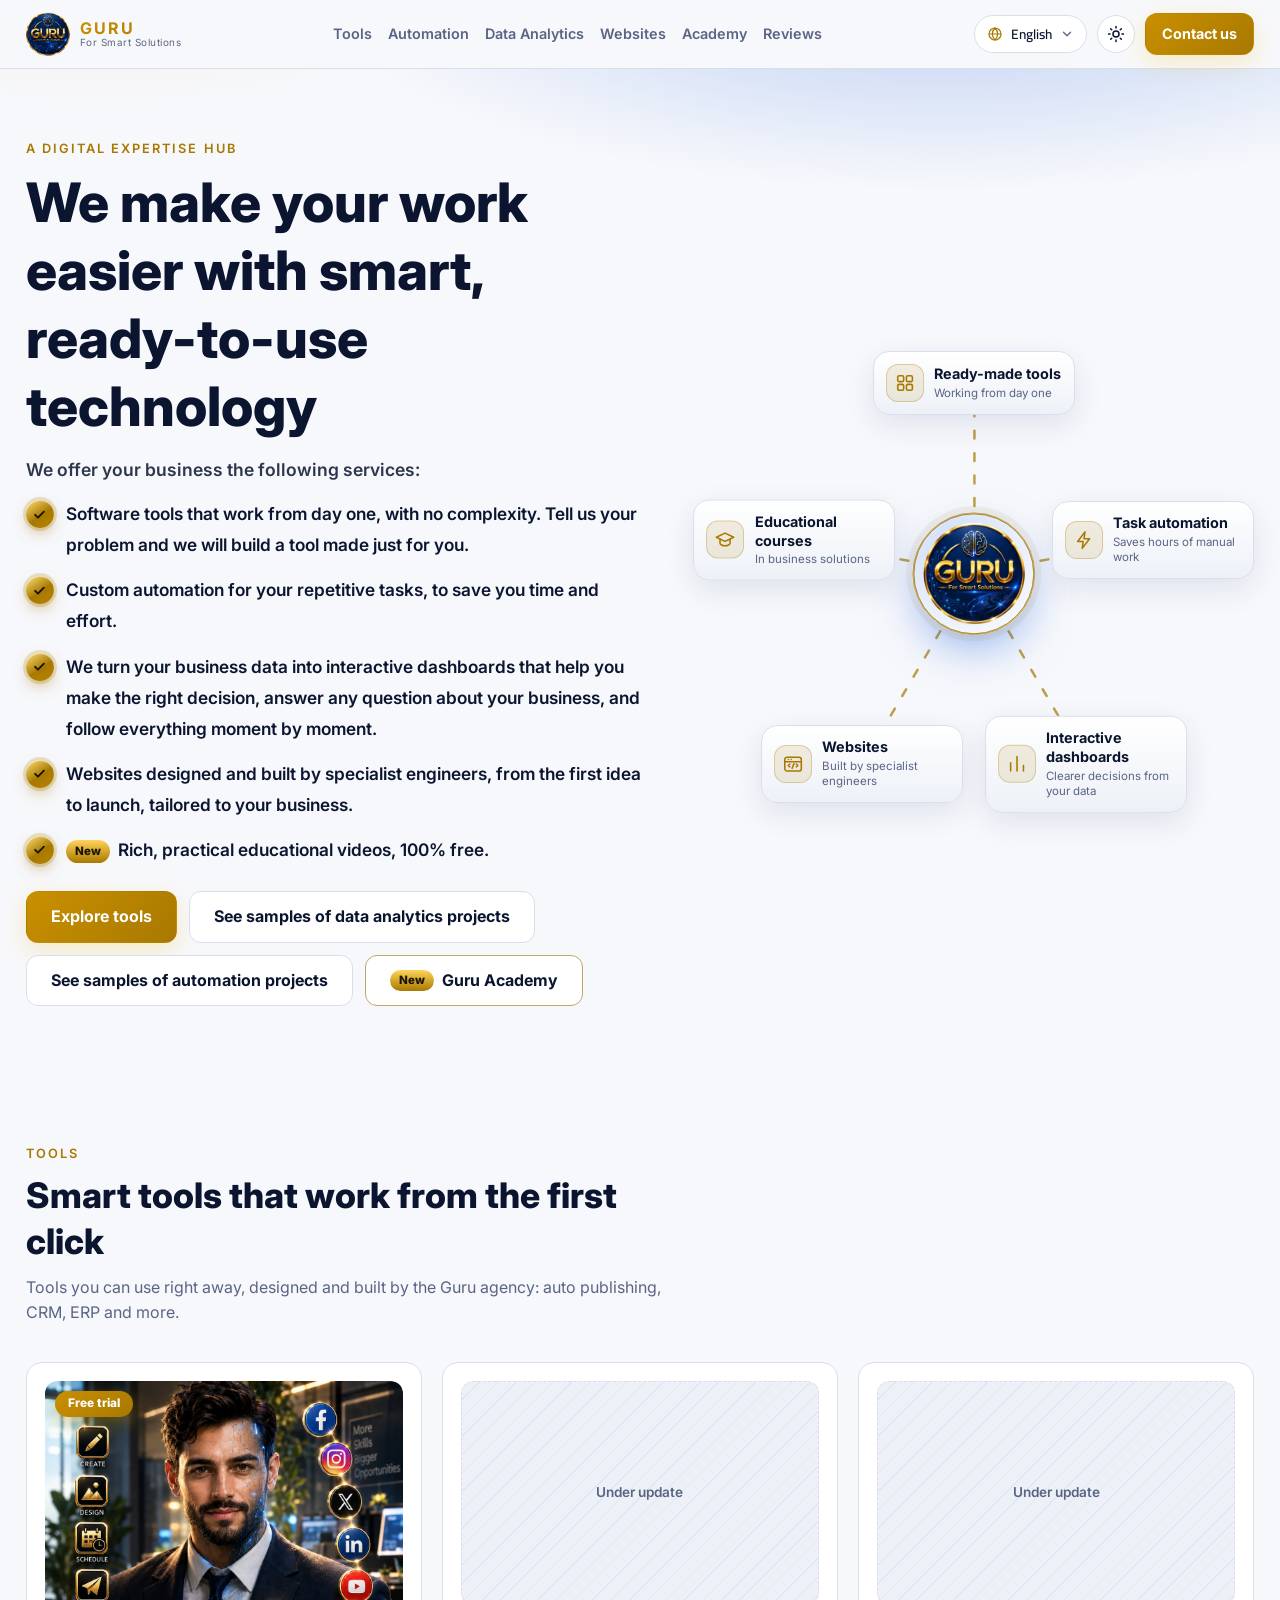
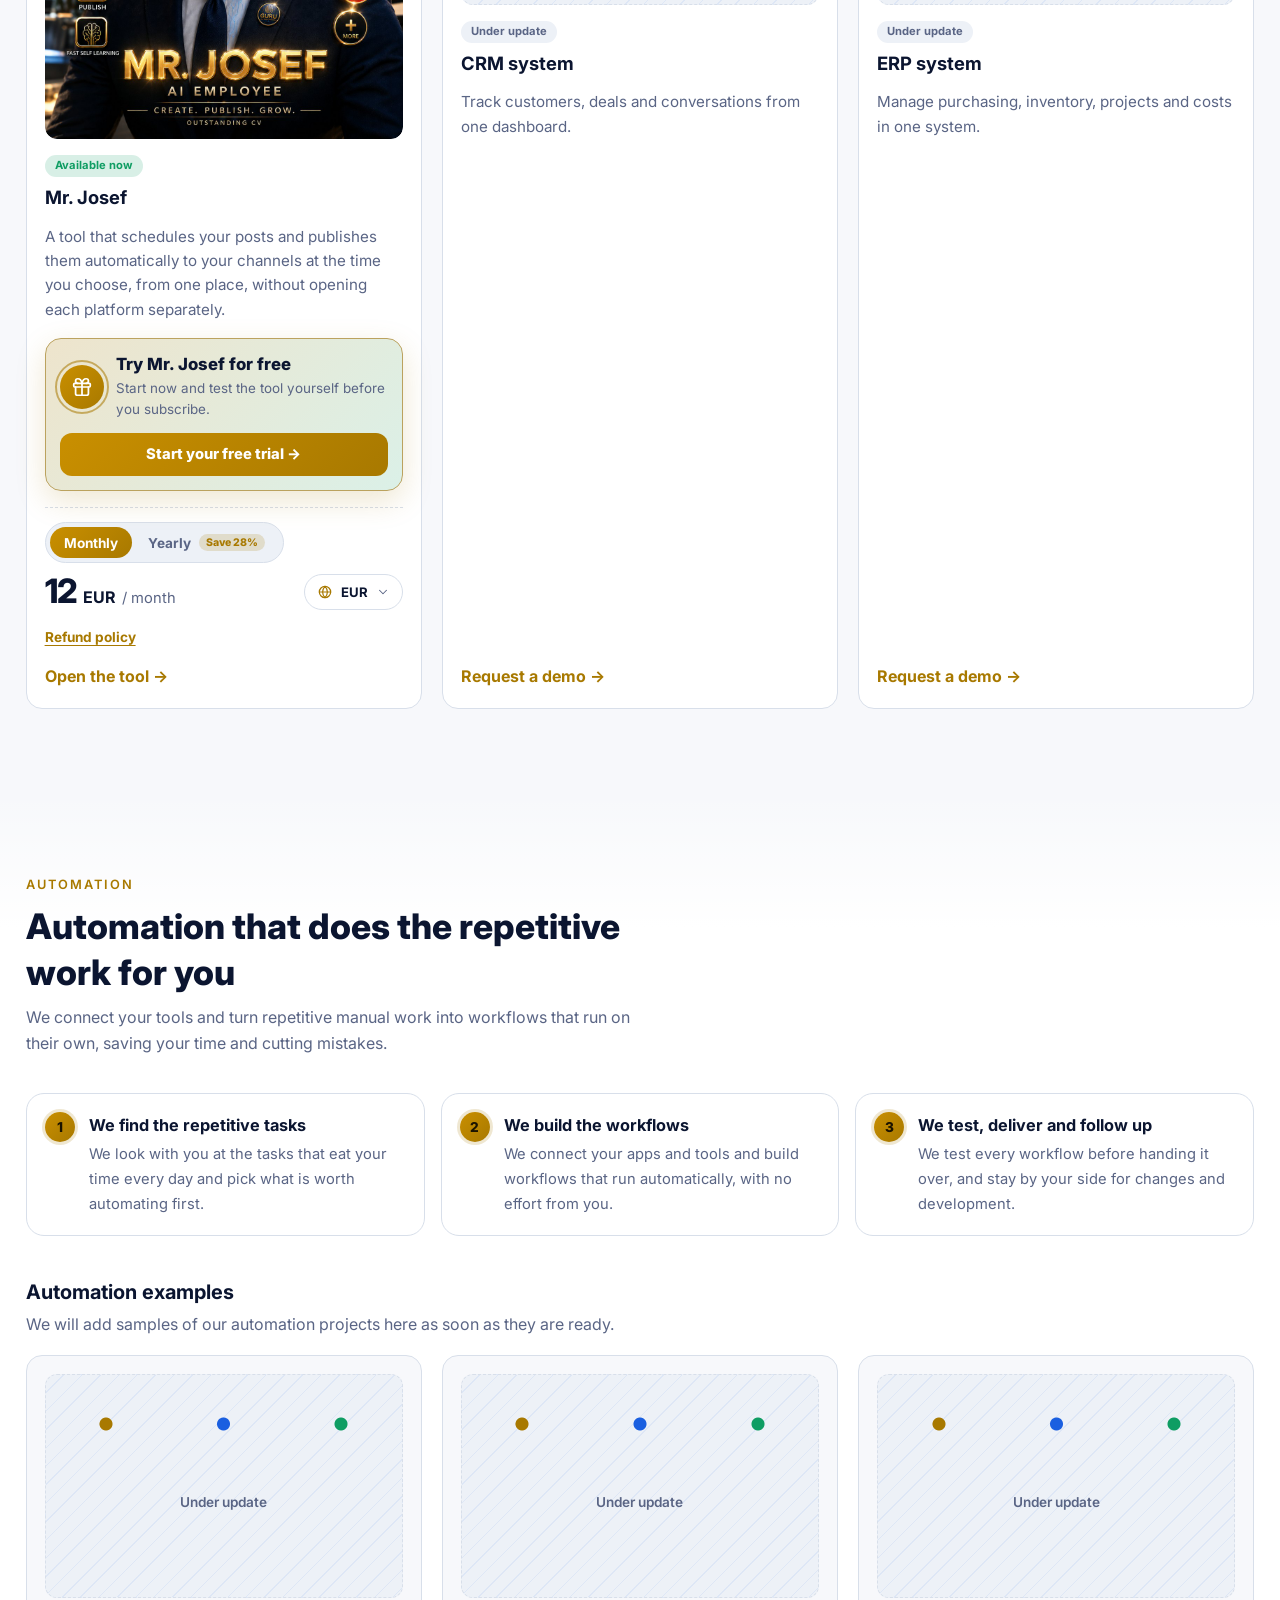
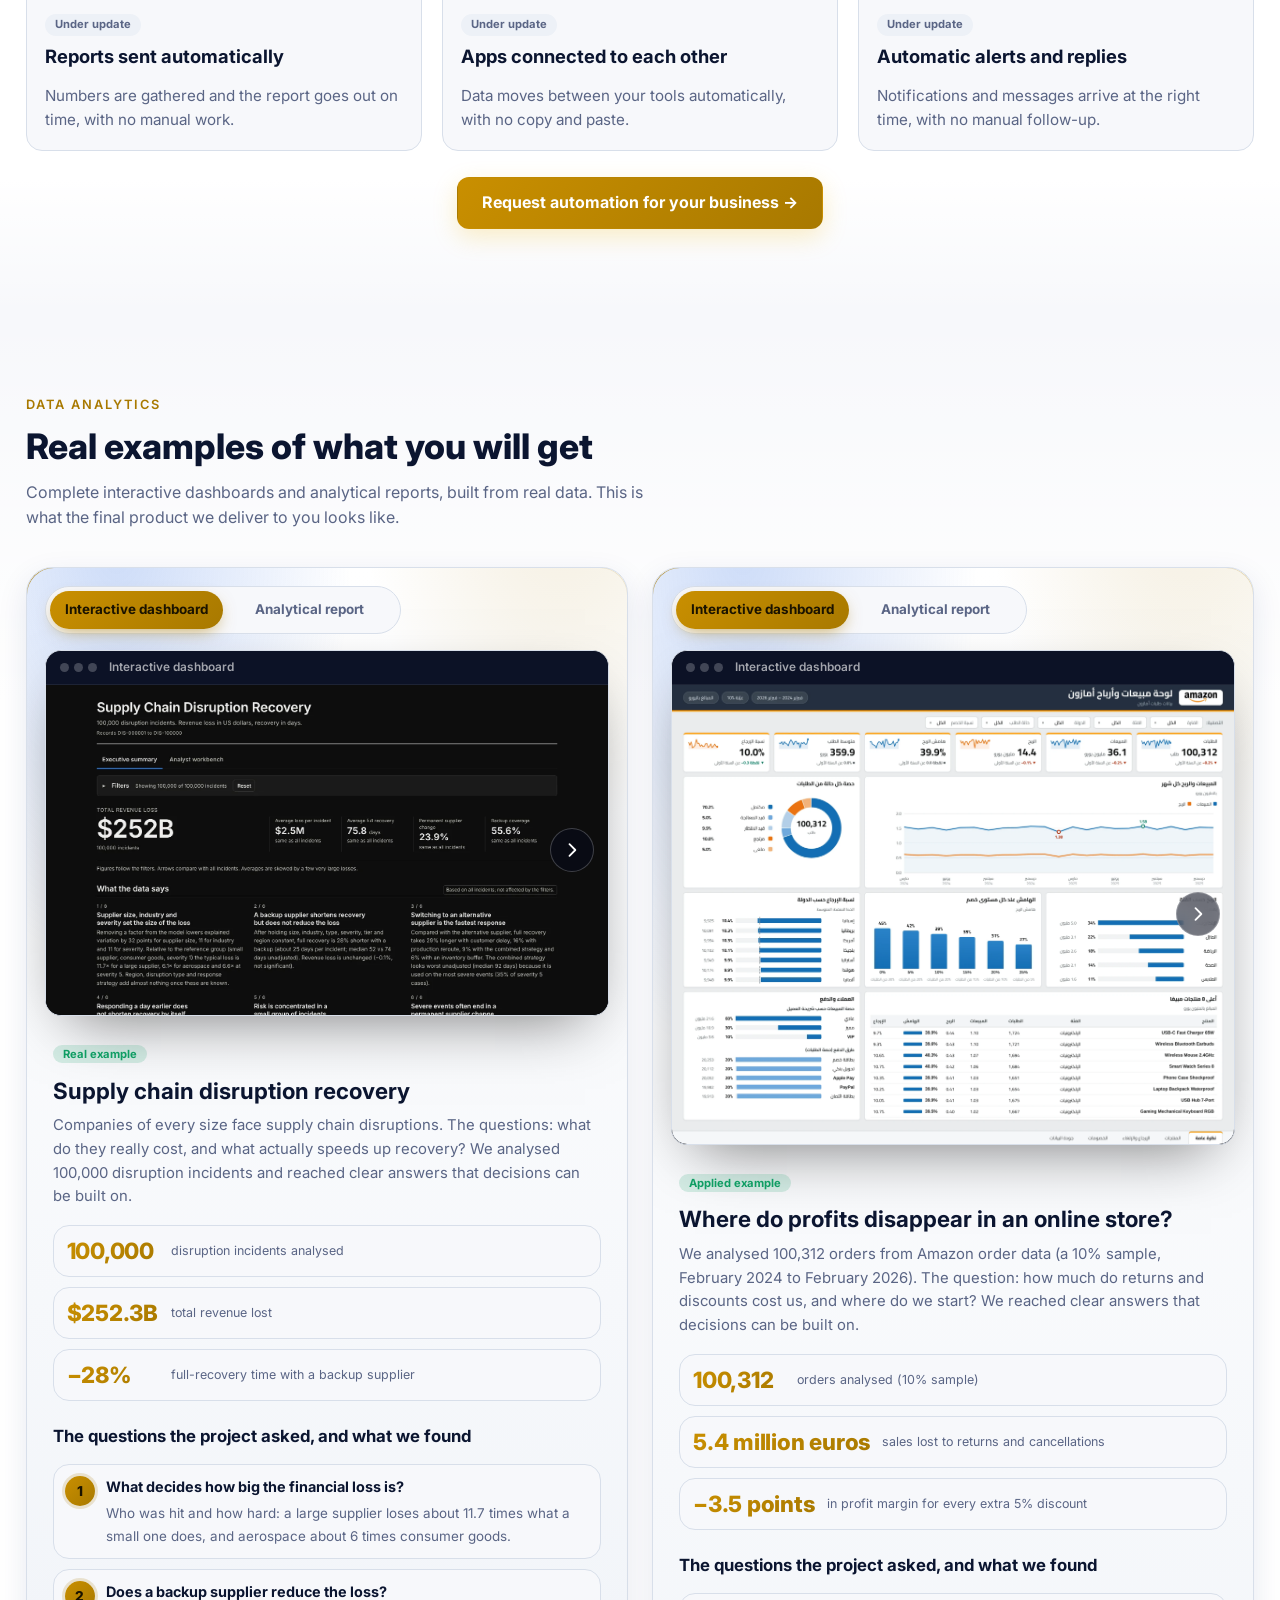
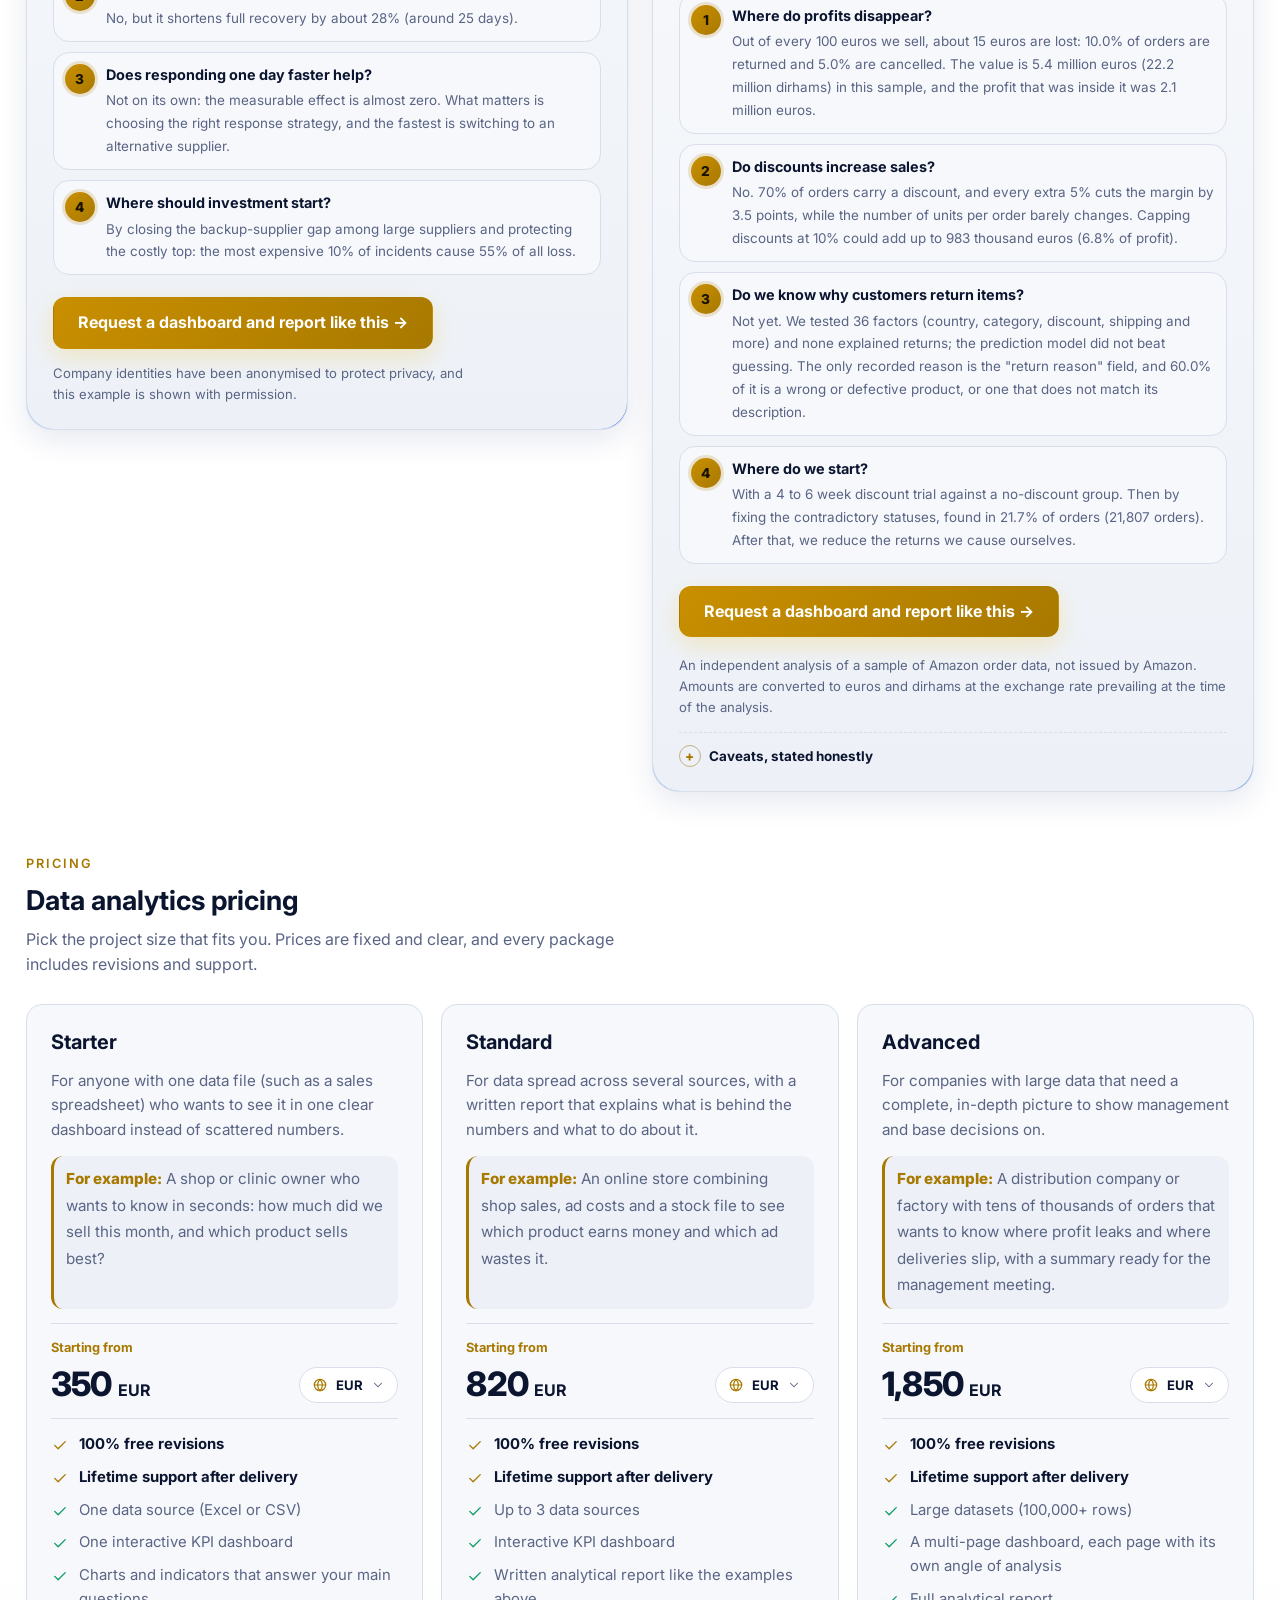
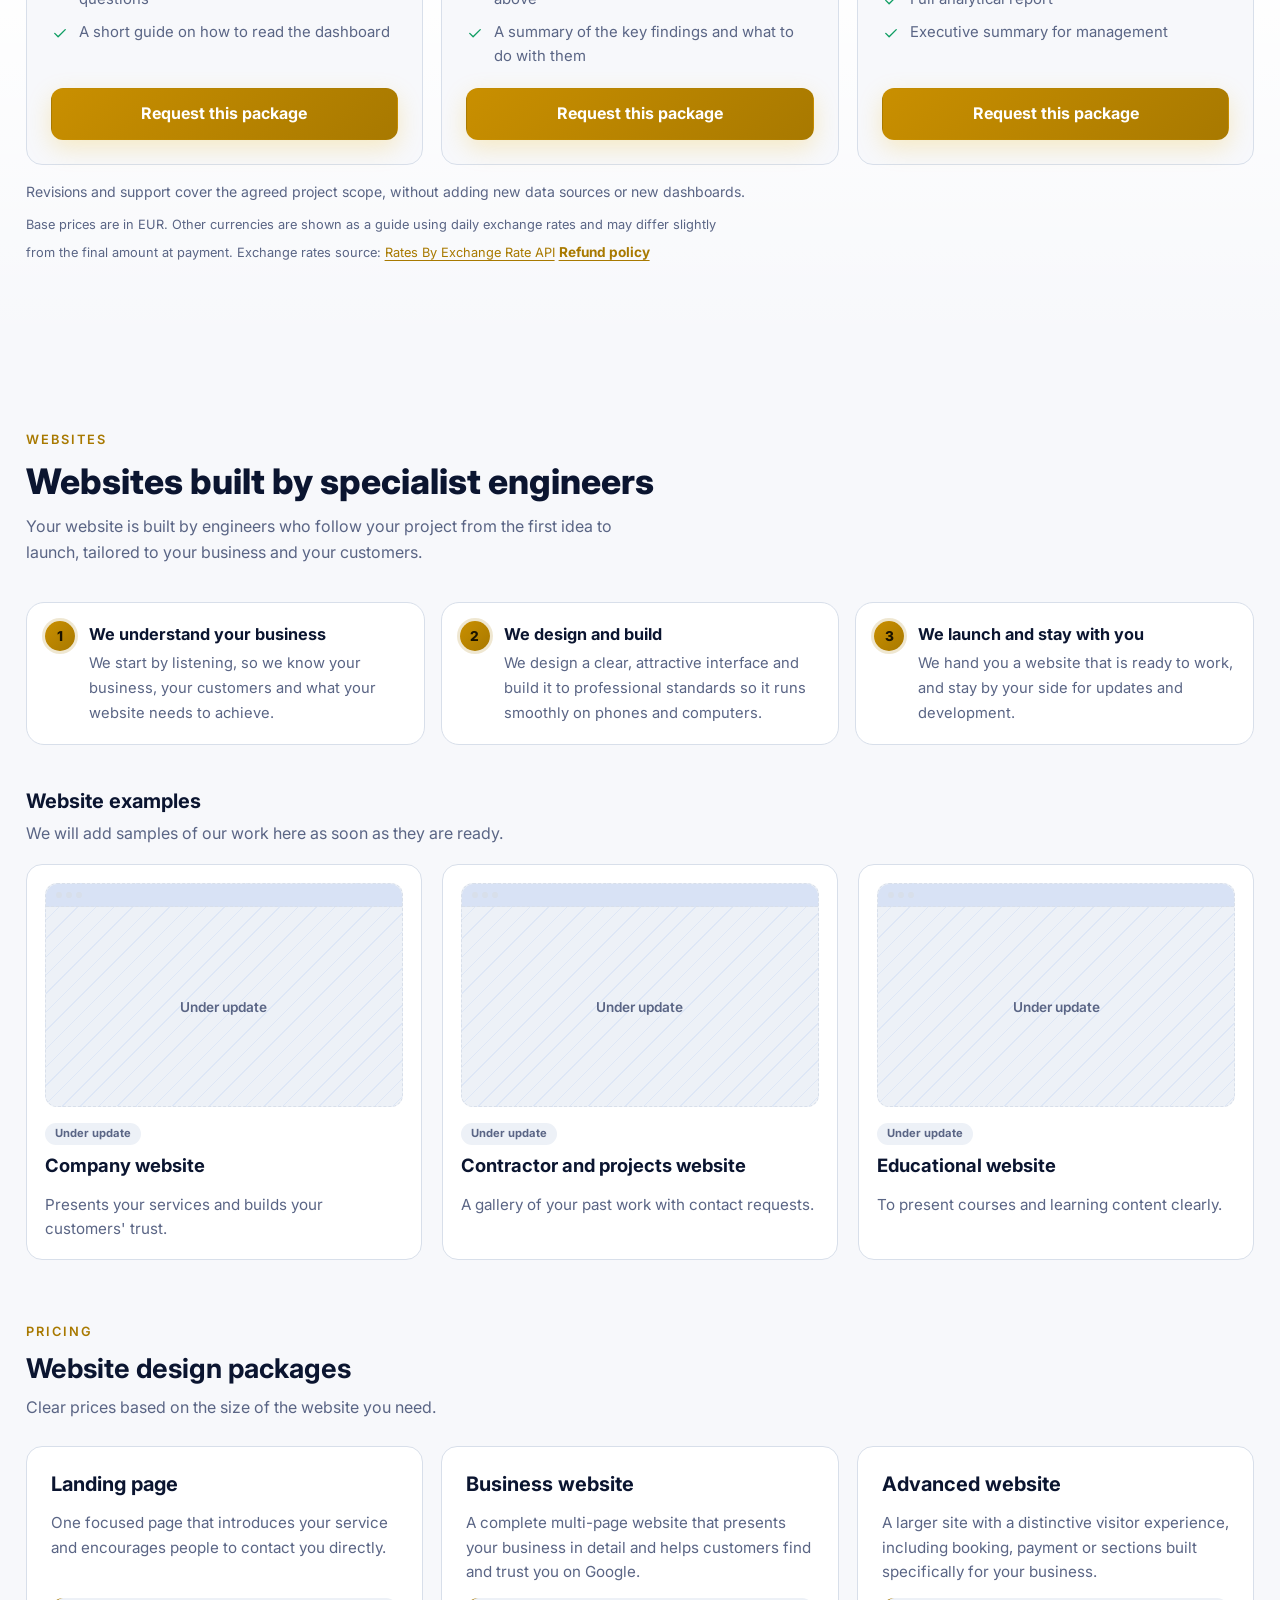
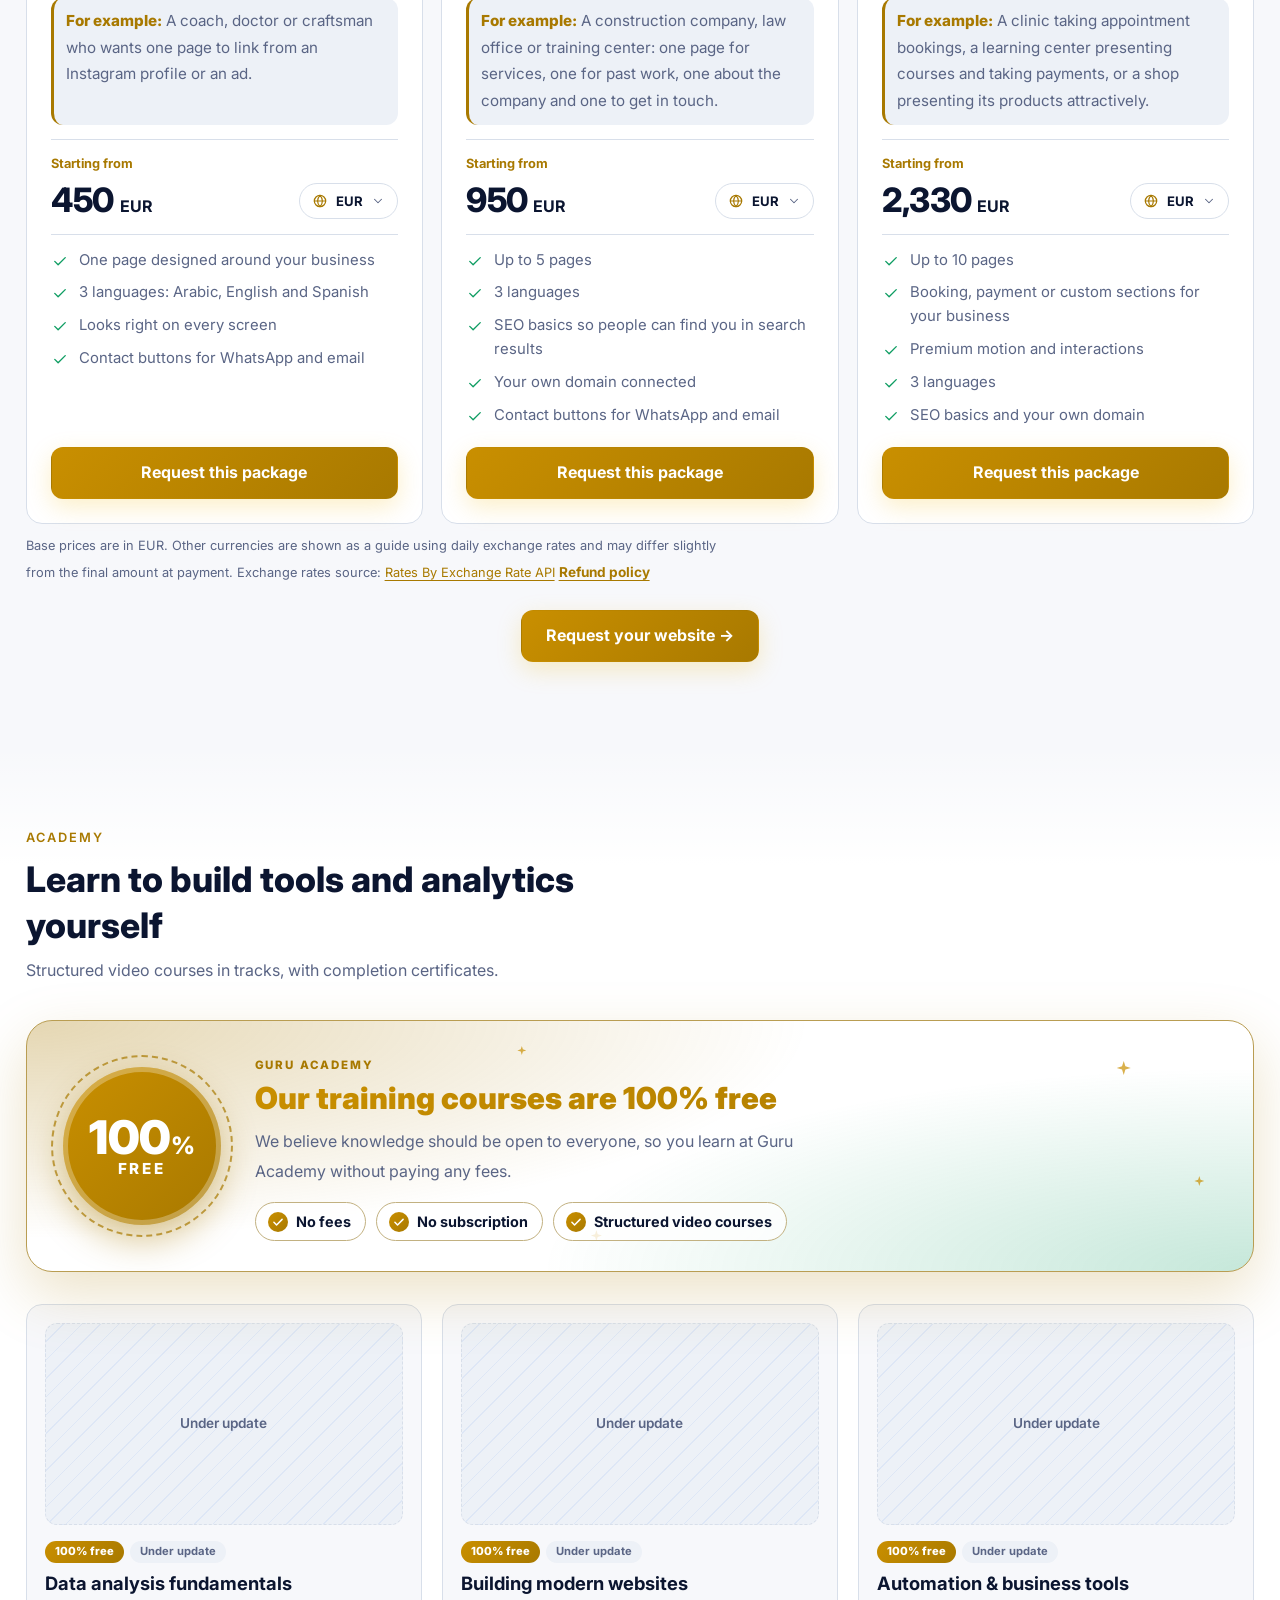
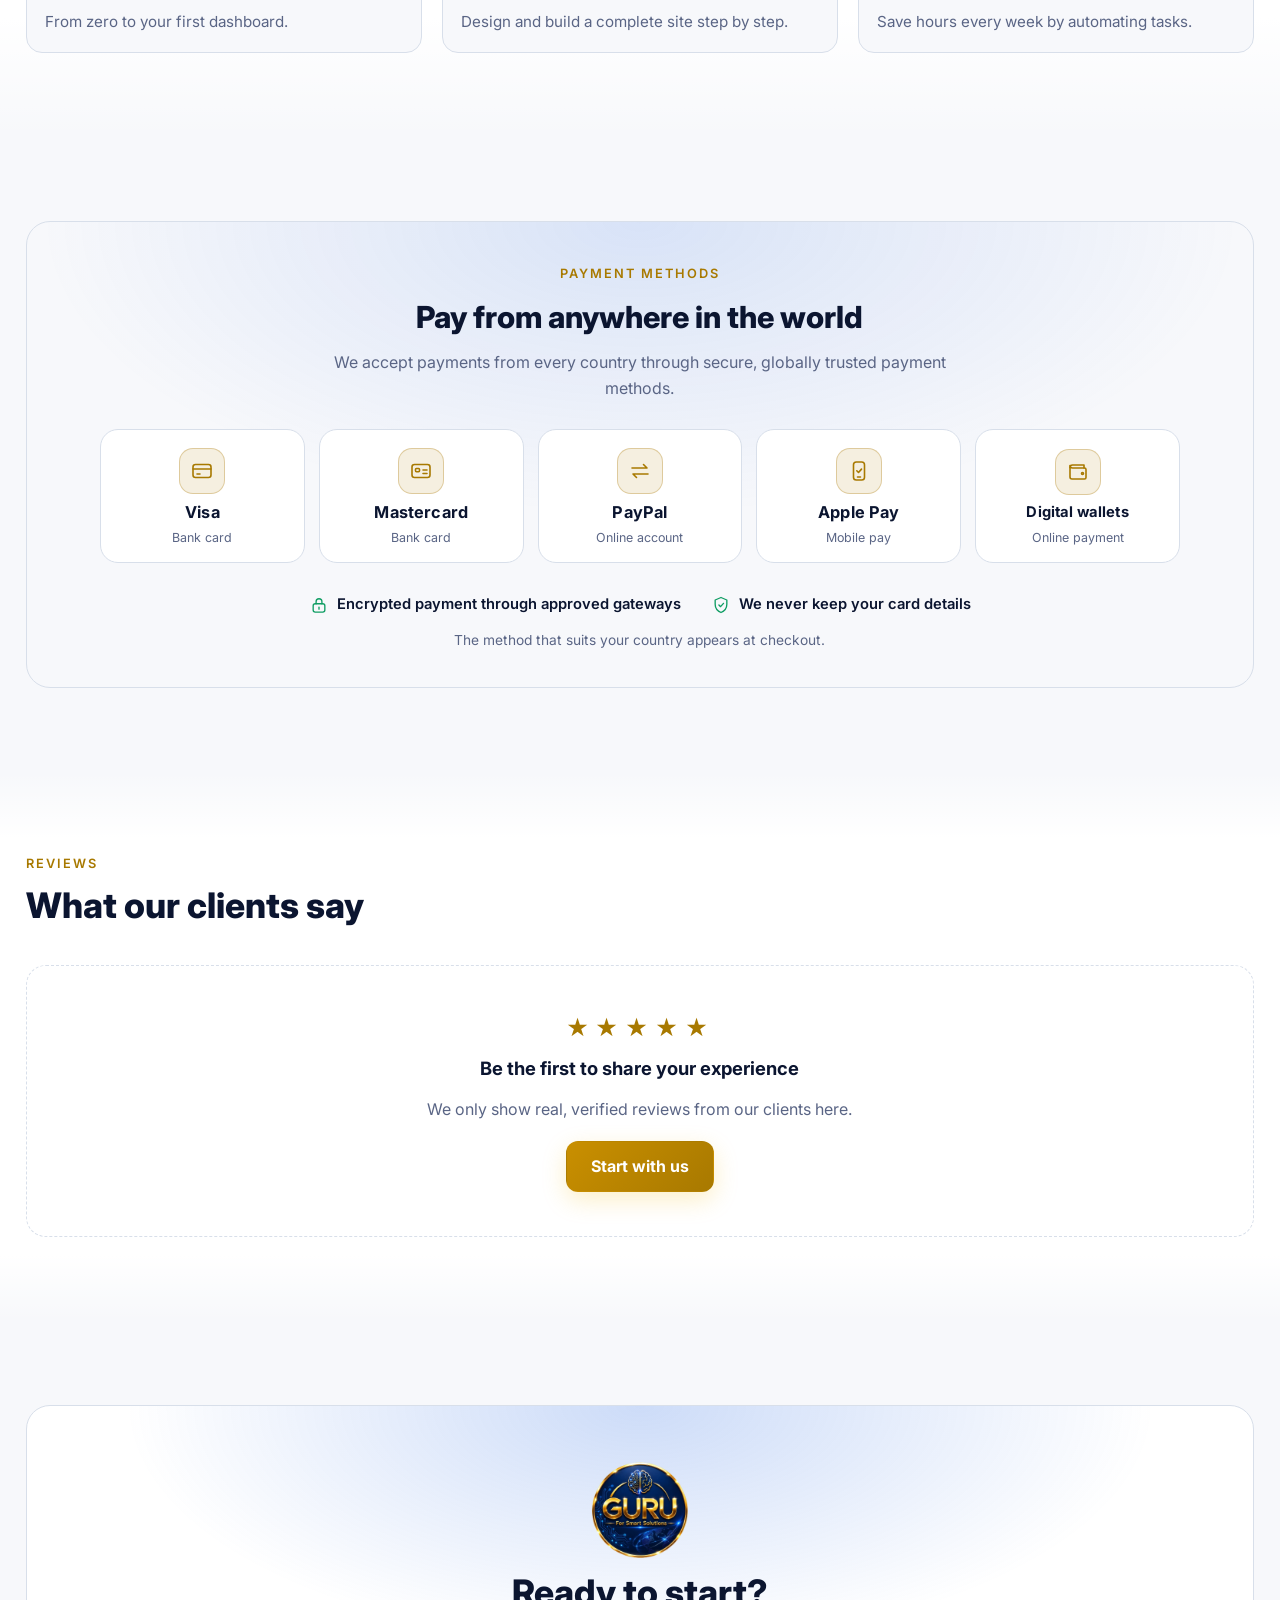
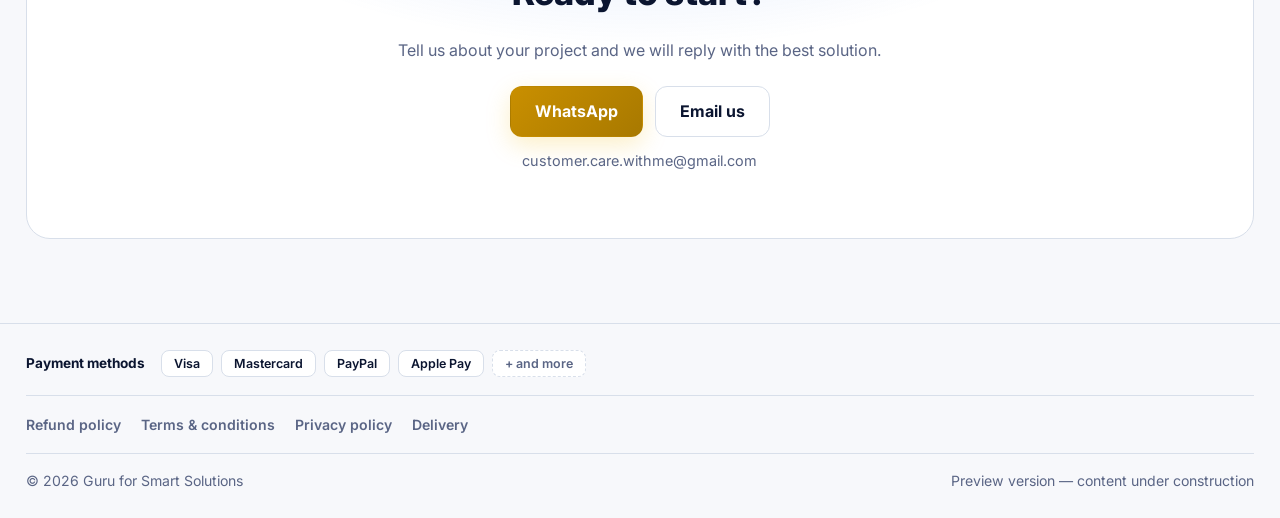
==== commit bb02302a: "Add files via upload" ====
--- a/index.html
+++ b/index.html
@@ -362,7 +362,7 @@
 
 <footer class="site-footer">
   <div class="wrap foot-pay" id="foot-pay"></div>
-  <nav class="wrap foot-links" data-i18n-aria="polNavAria" aria-label="Policies"><a href="policies.html#refund" data-i18n="polRefund"></a><a href="policies.html#terms" data-i18n="polTerms"></a><a href="policies.html#privacy" data-i18n="polPrivacy"></a><a href="policies.html#delivery" data-i18n="polDelivery"></a><a href="policies.html#contact" data-i18n="polContactI"></a></nav>
+  <nav class="wrap foot-links" data-i18n-aria="polNavAria" aria-label="Policies"><a href="policies.html#refund" data-i18n="polRefund"></a><a href="policies.html#terms" data-i18n="polTerms"></a><a href="policies.html#privacy" data-i18n="polPrivacy"></a><a href="policies.html#delivery" data-i18n="polDelivery"></a></nav>
   <div class="wrap foot">
     <span dir="ltr">&#xA9; <span id="yr"></span> Guru for Smart Solutions</span>
     <span data-i18n="footNote"></span>
@@ -370,7 +370,7 @@
 </footer>
 
 <script src="assets/guru-i18n.js?v=8"></script>
-<script src="app.js?v=20"></script>
+<script src="app.js?v=21"></script>
 <script src="assets/guru-pay.js?v=12"></script>
 <script src="assets/guru-price.js?v=4"></script>
 <script src="assets/guru-header.js?v=1"></script>
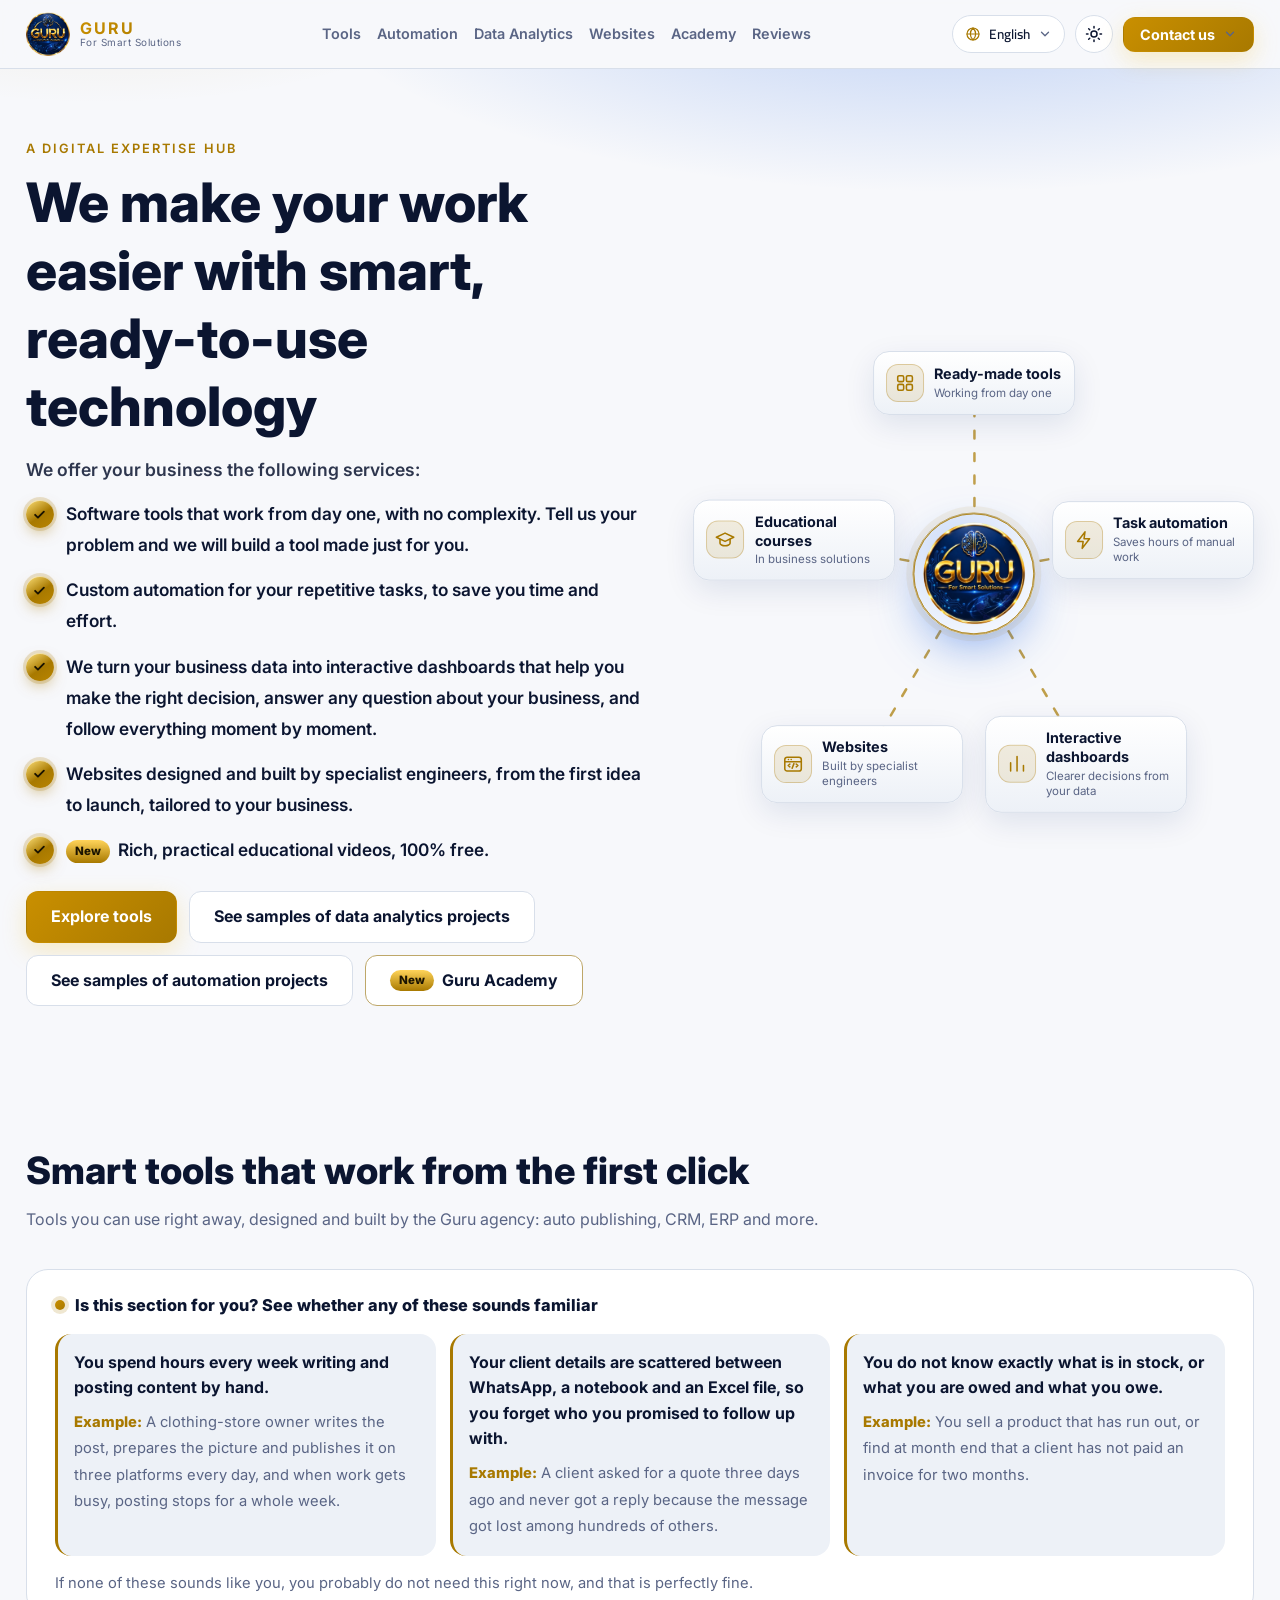
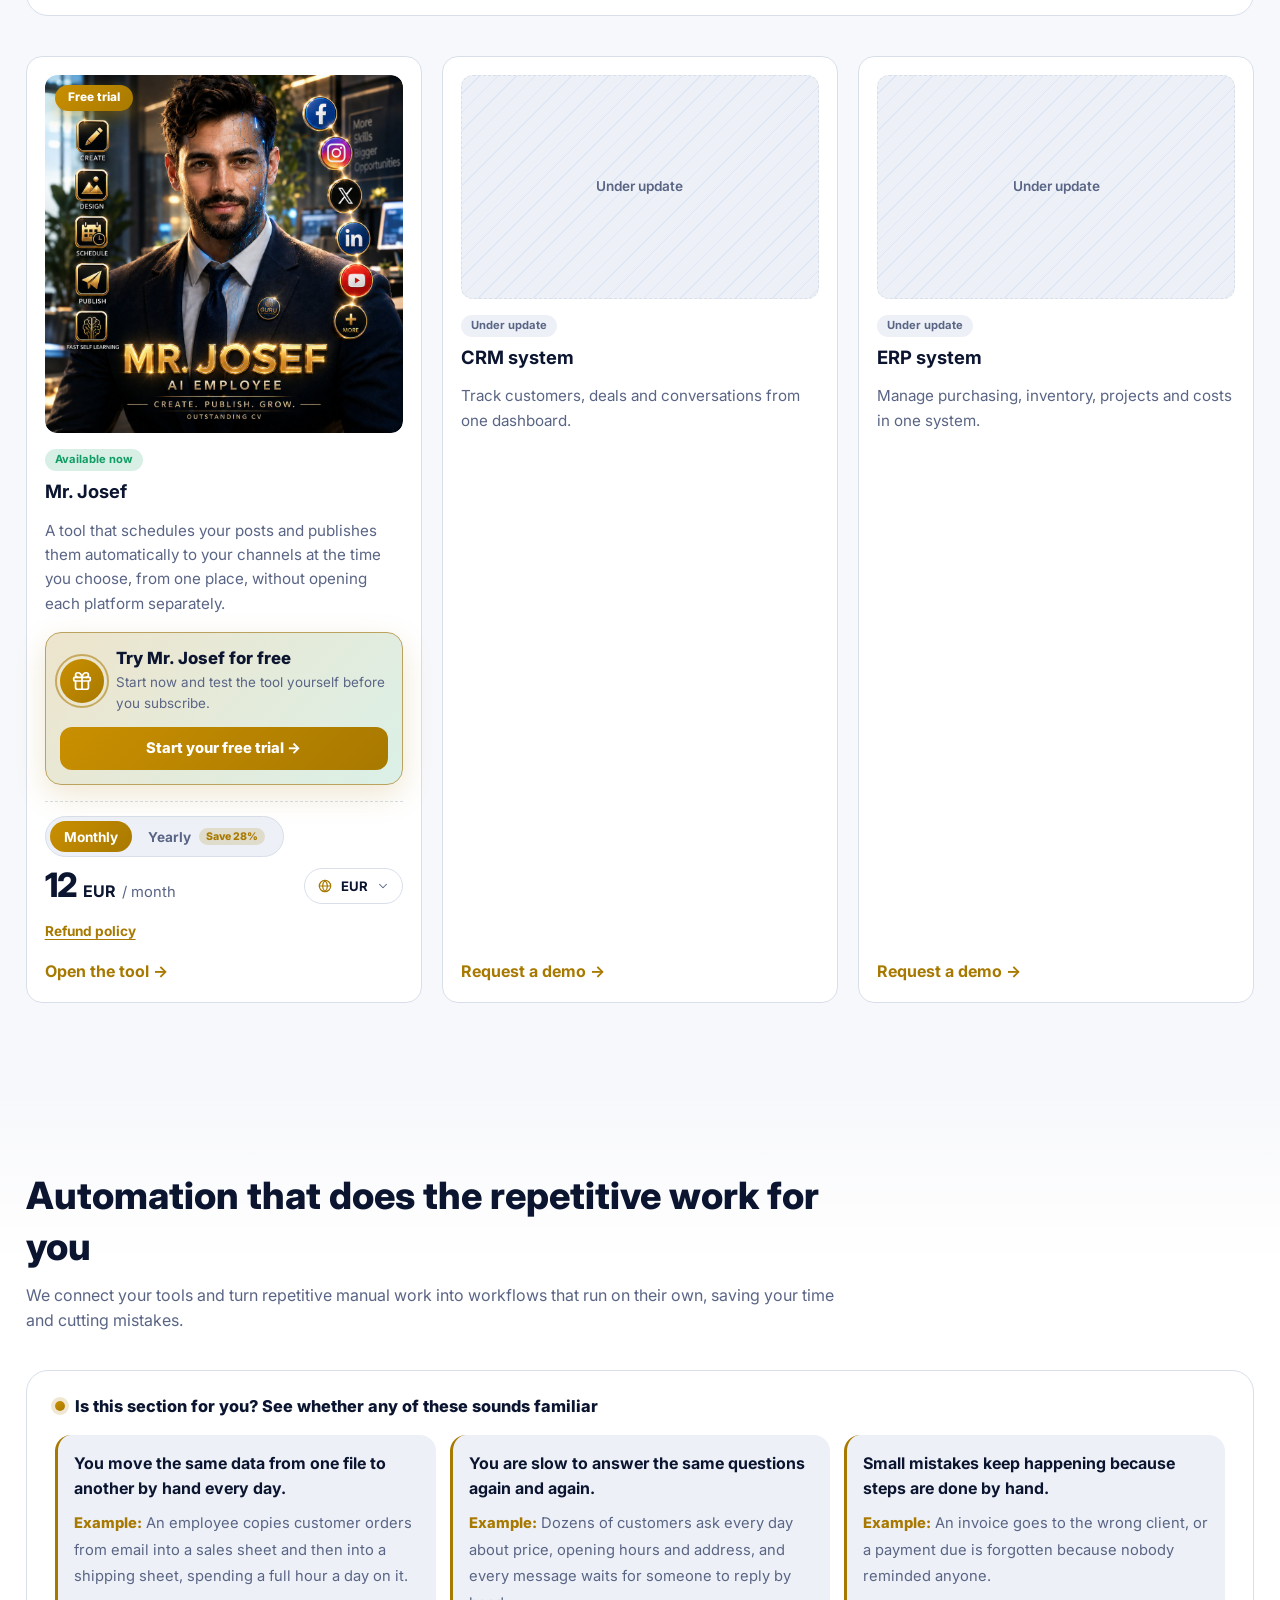
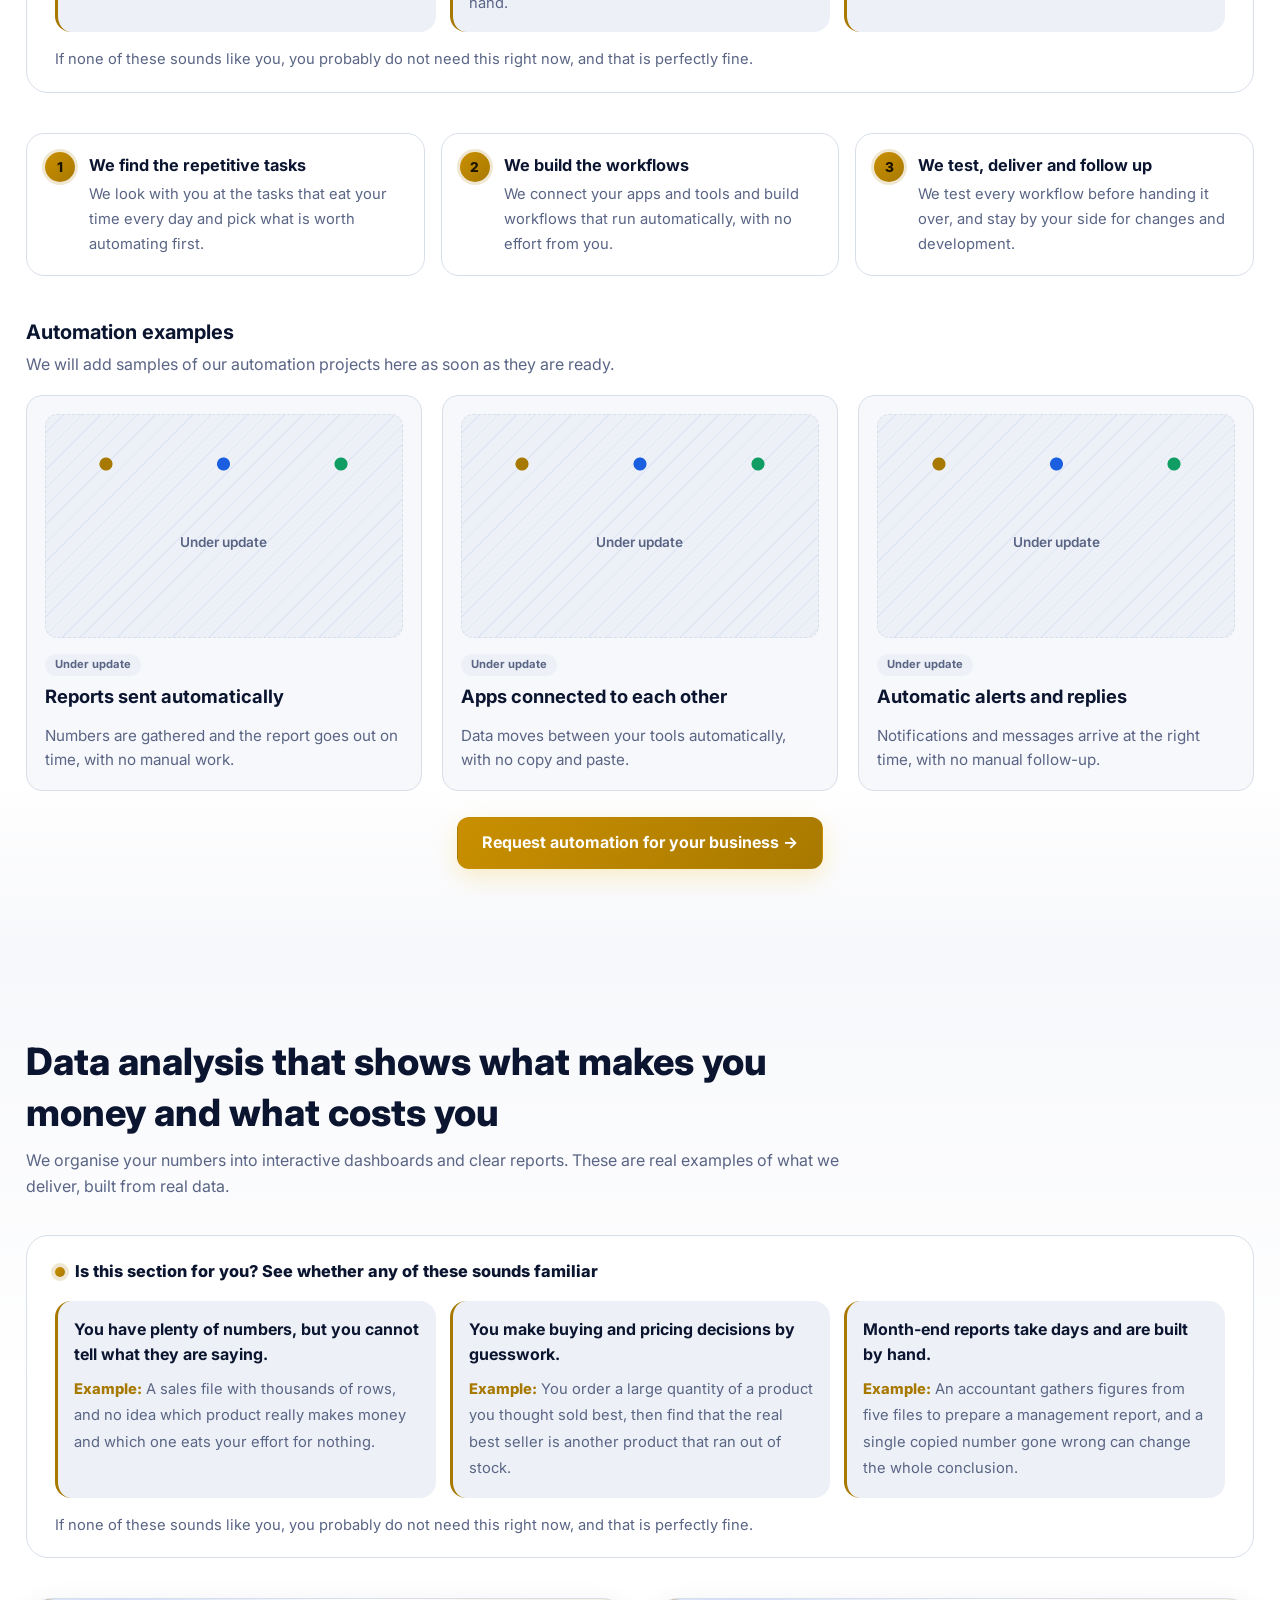
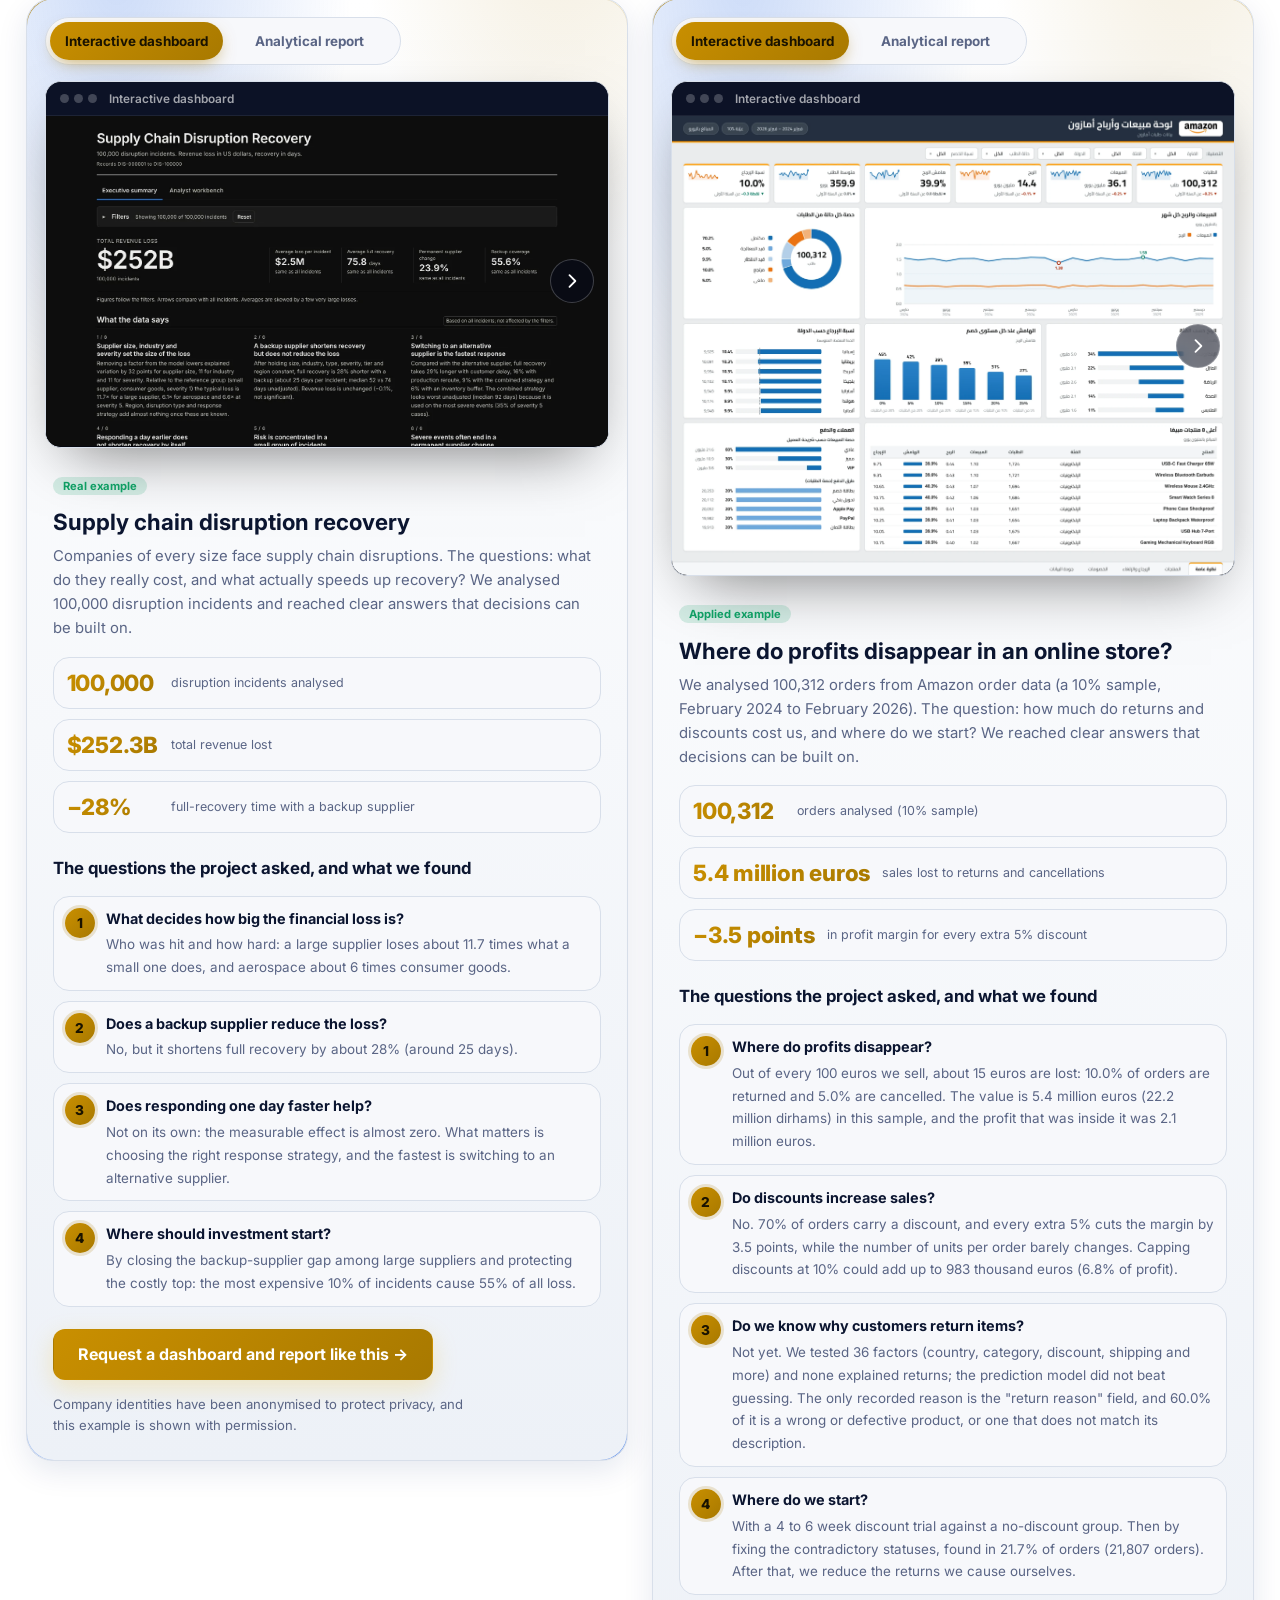
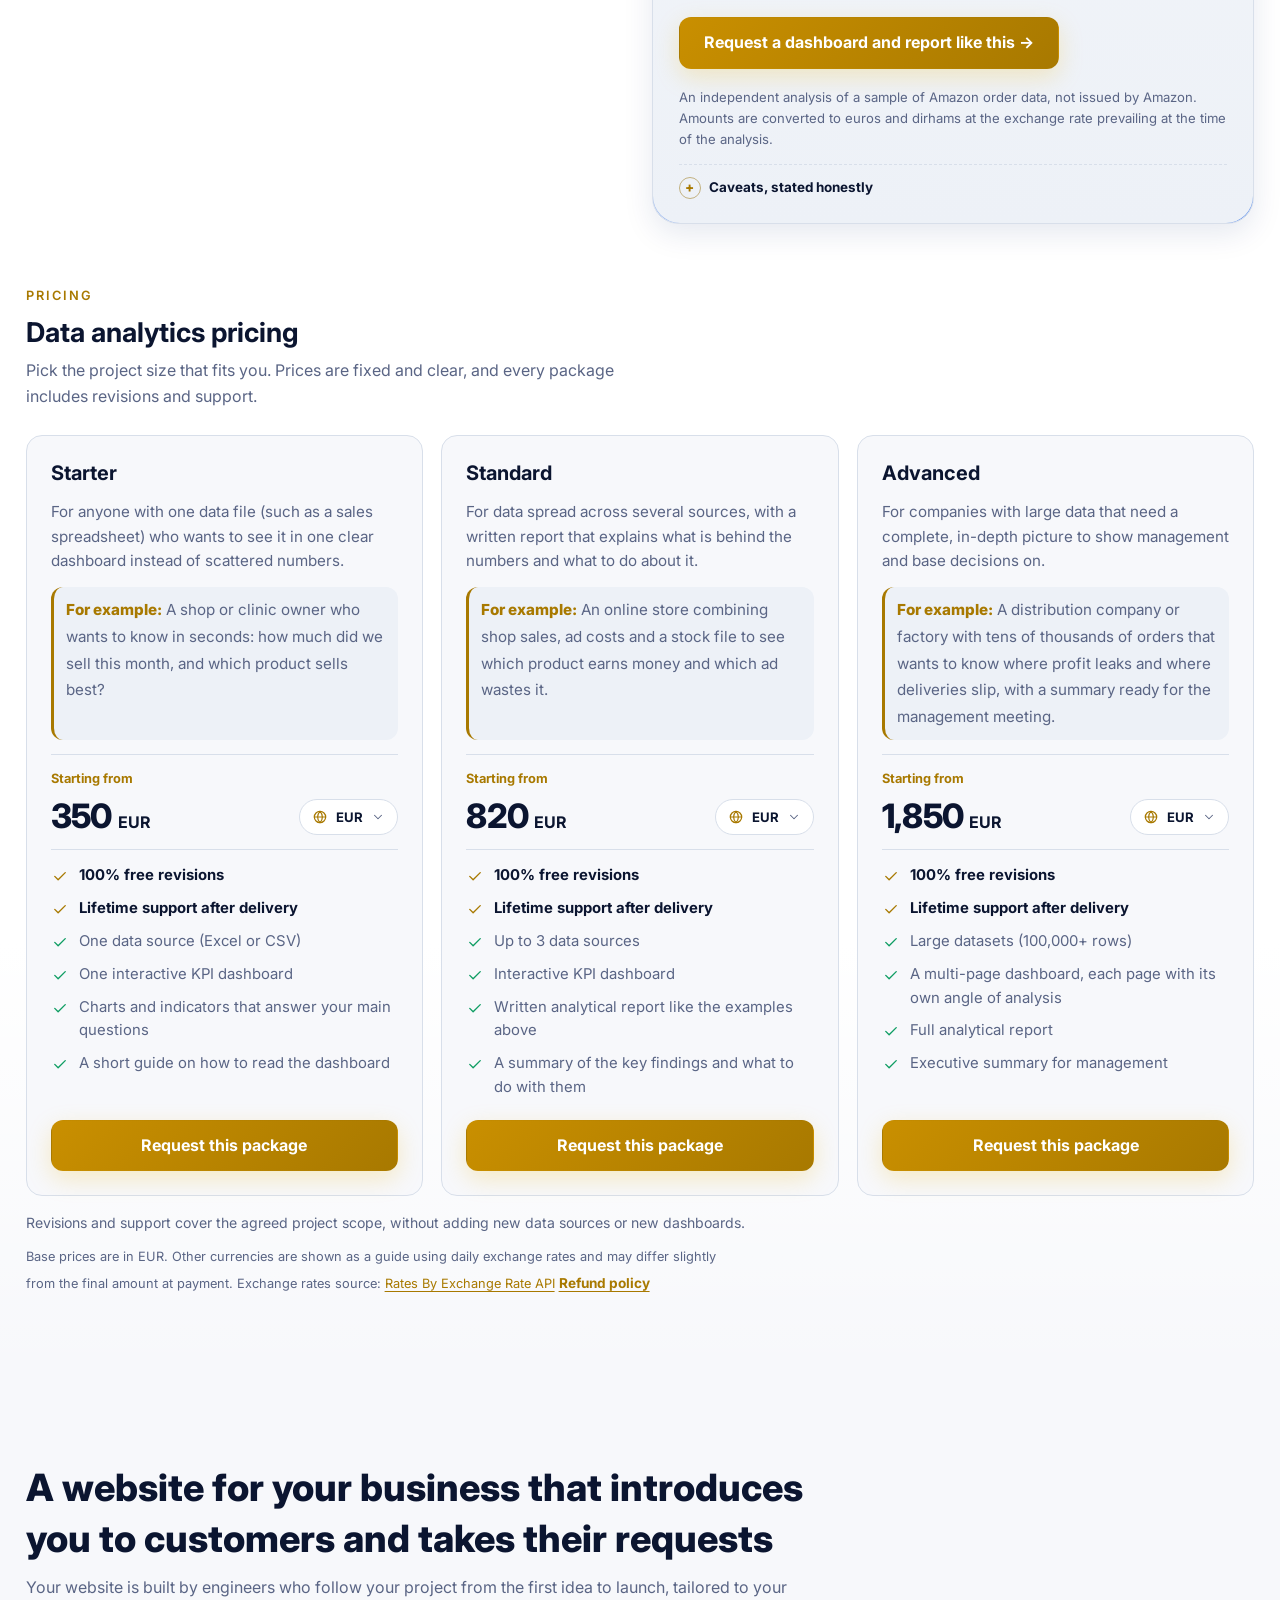
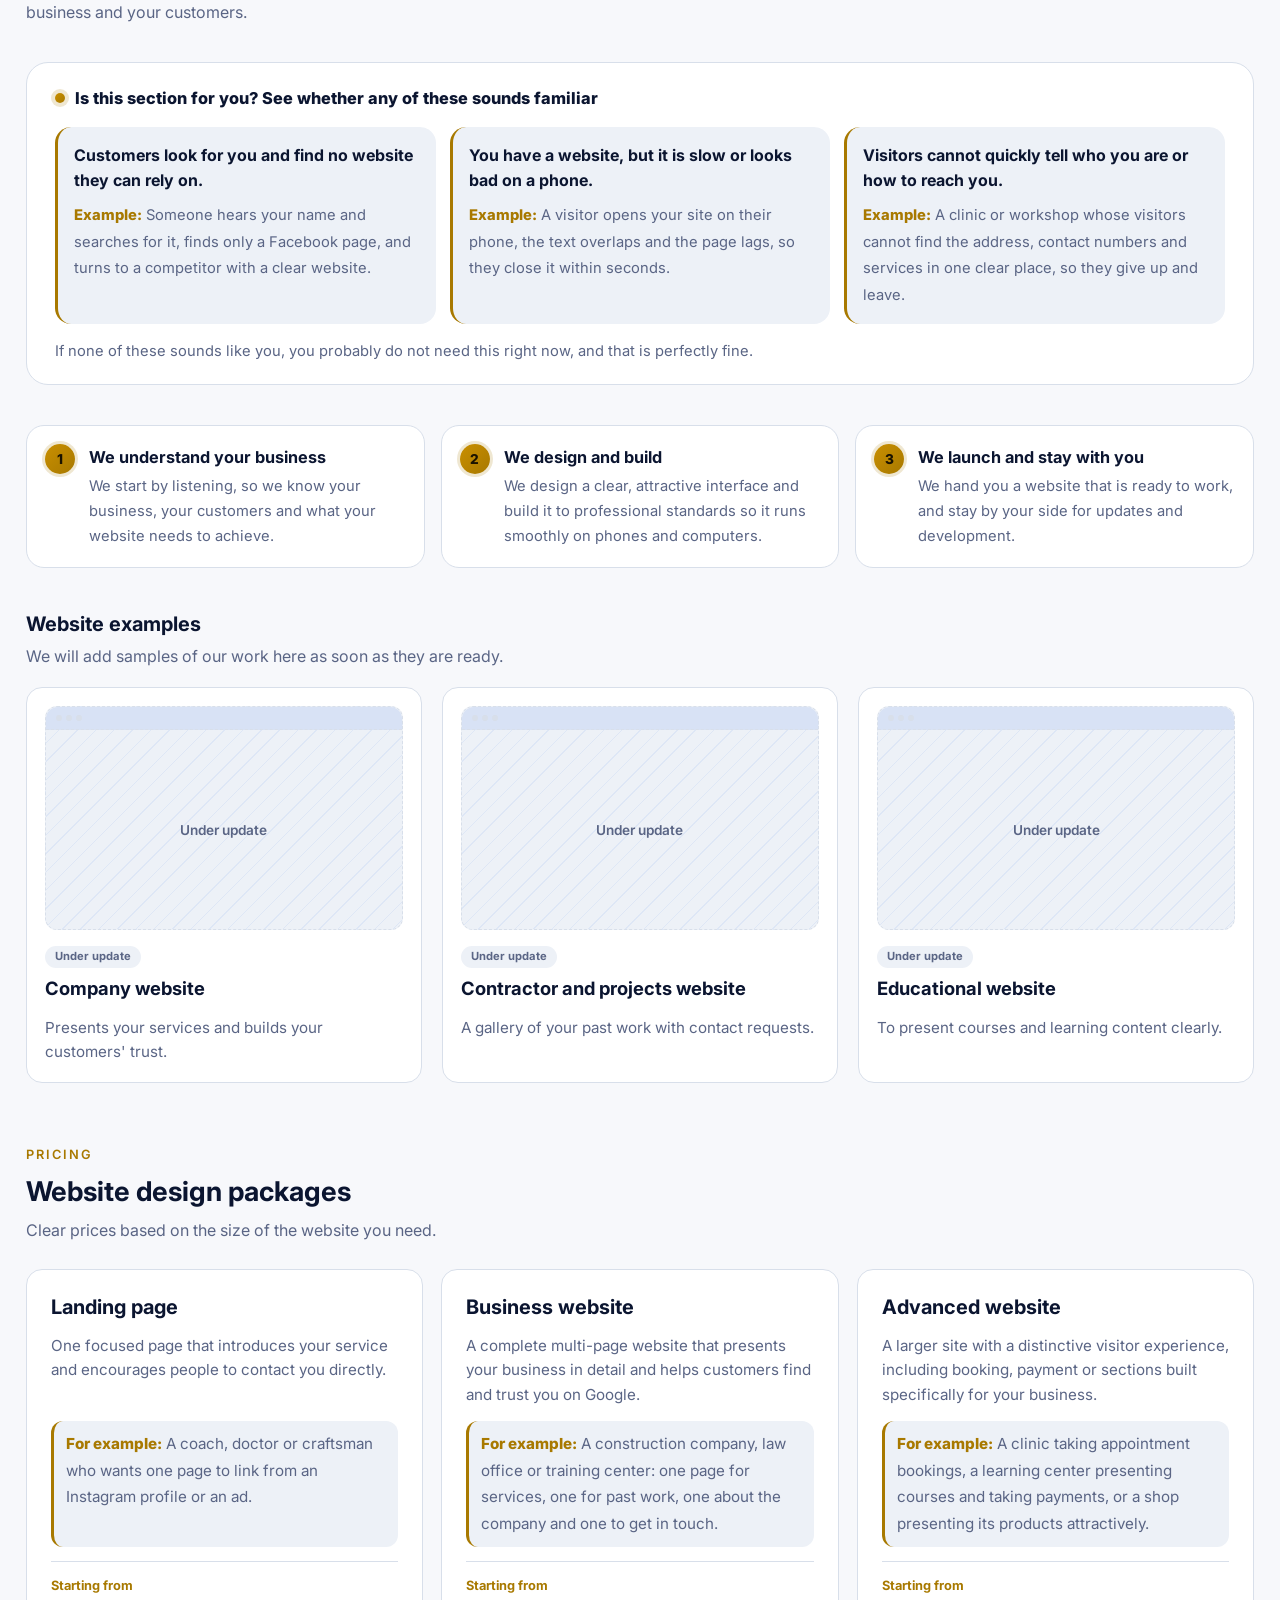
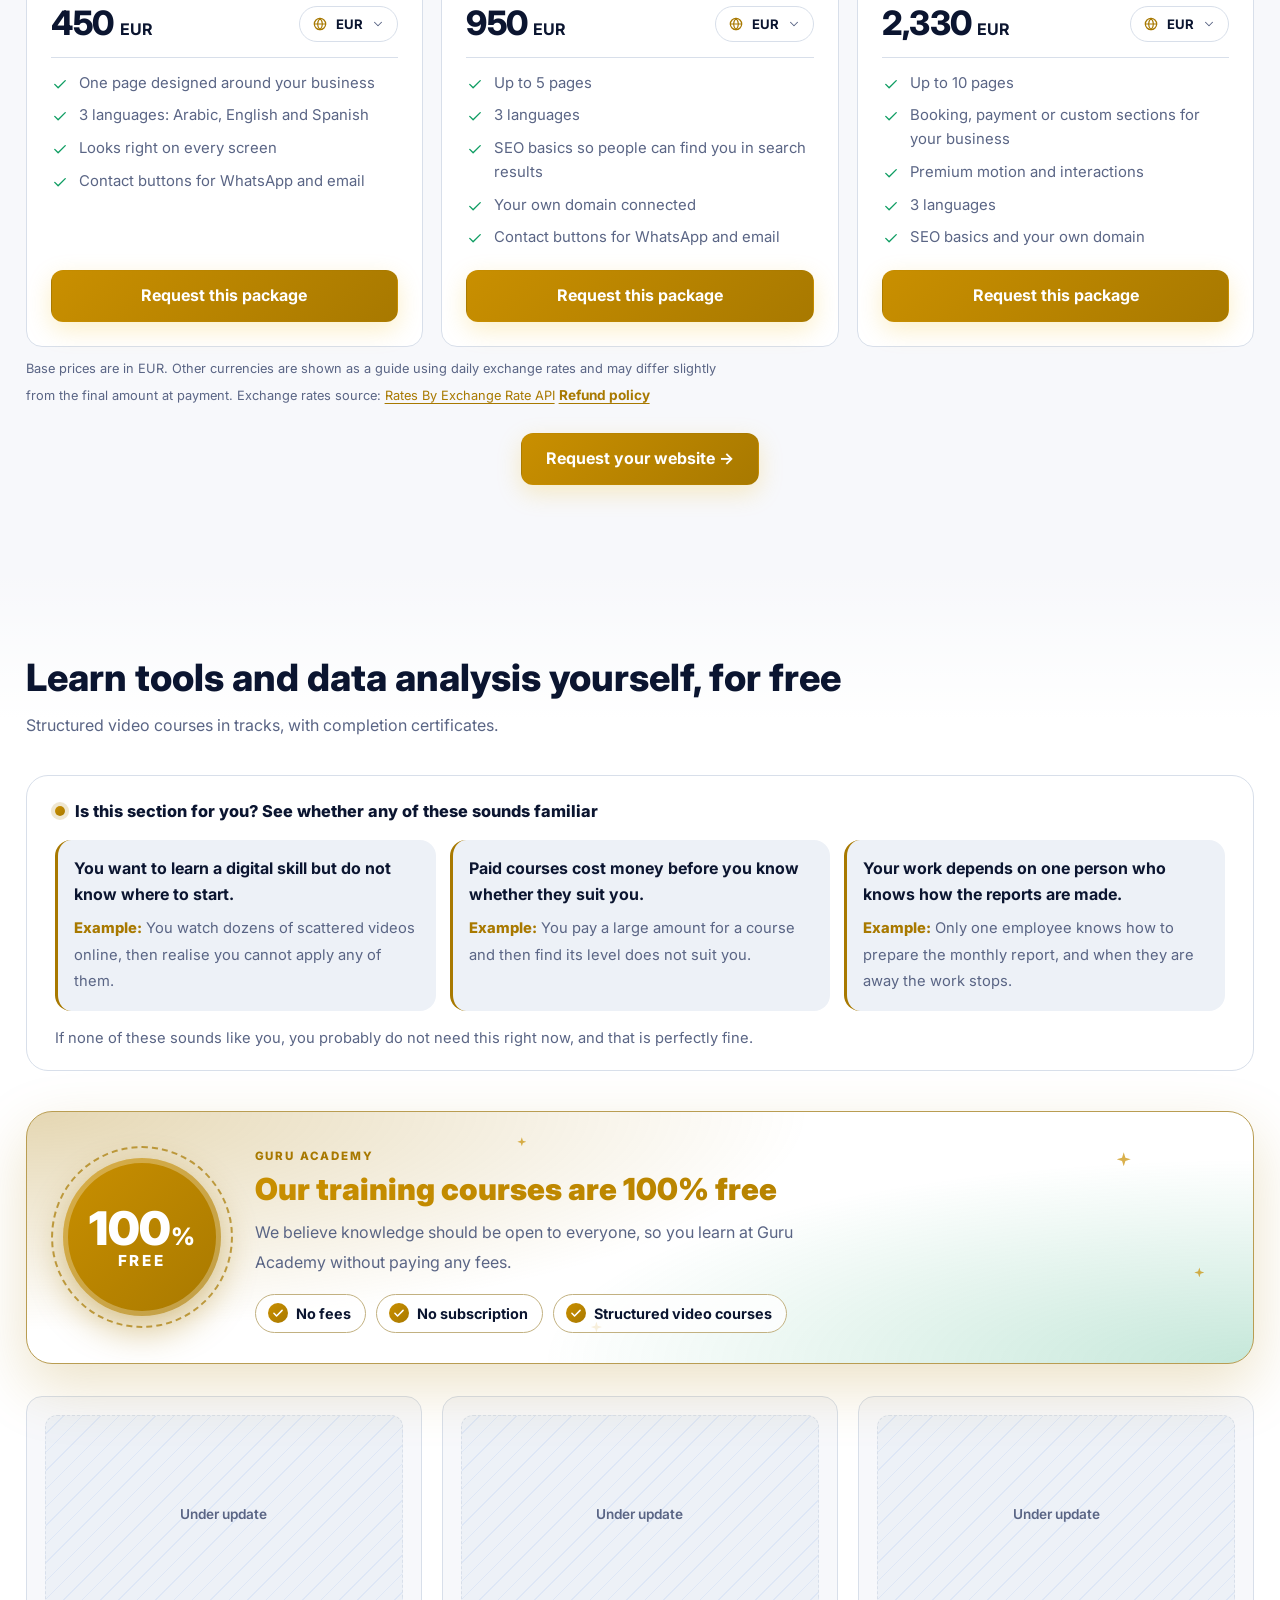
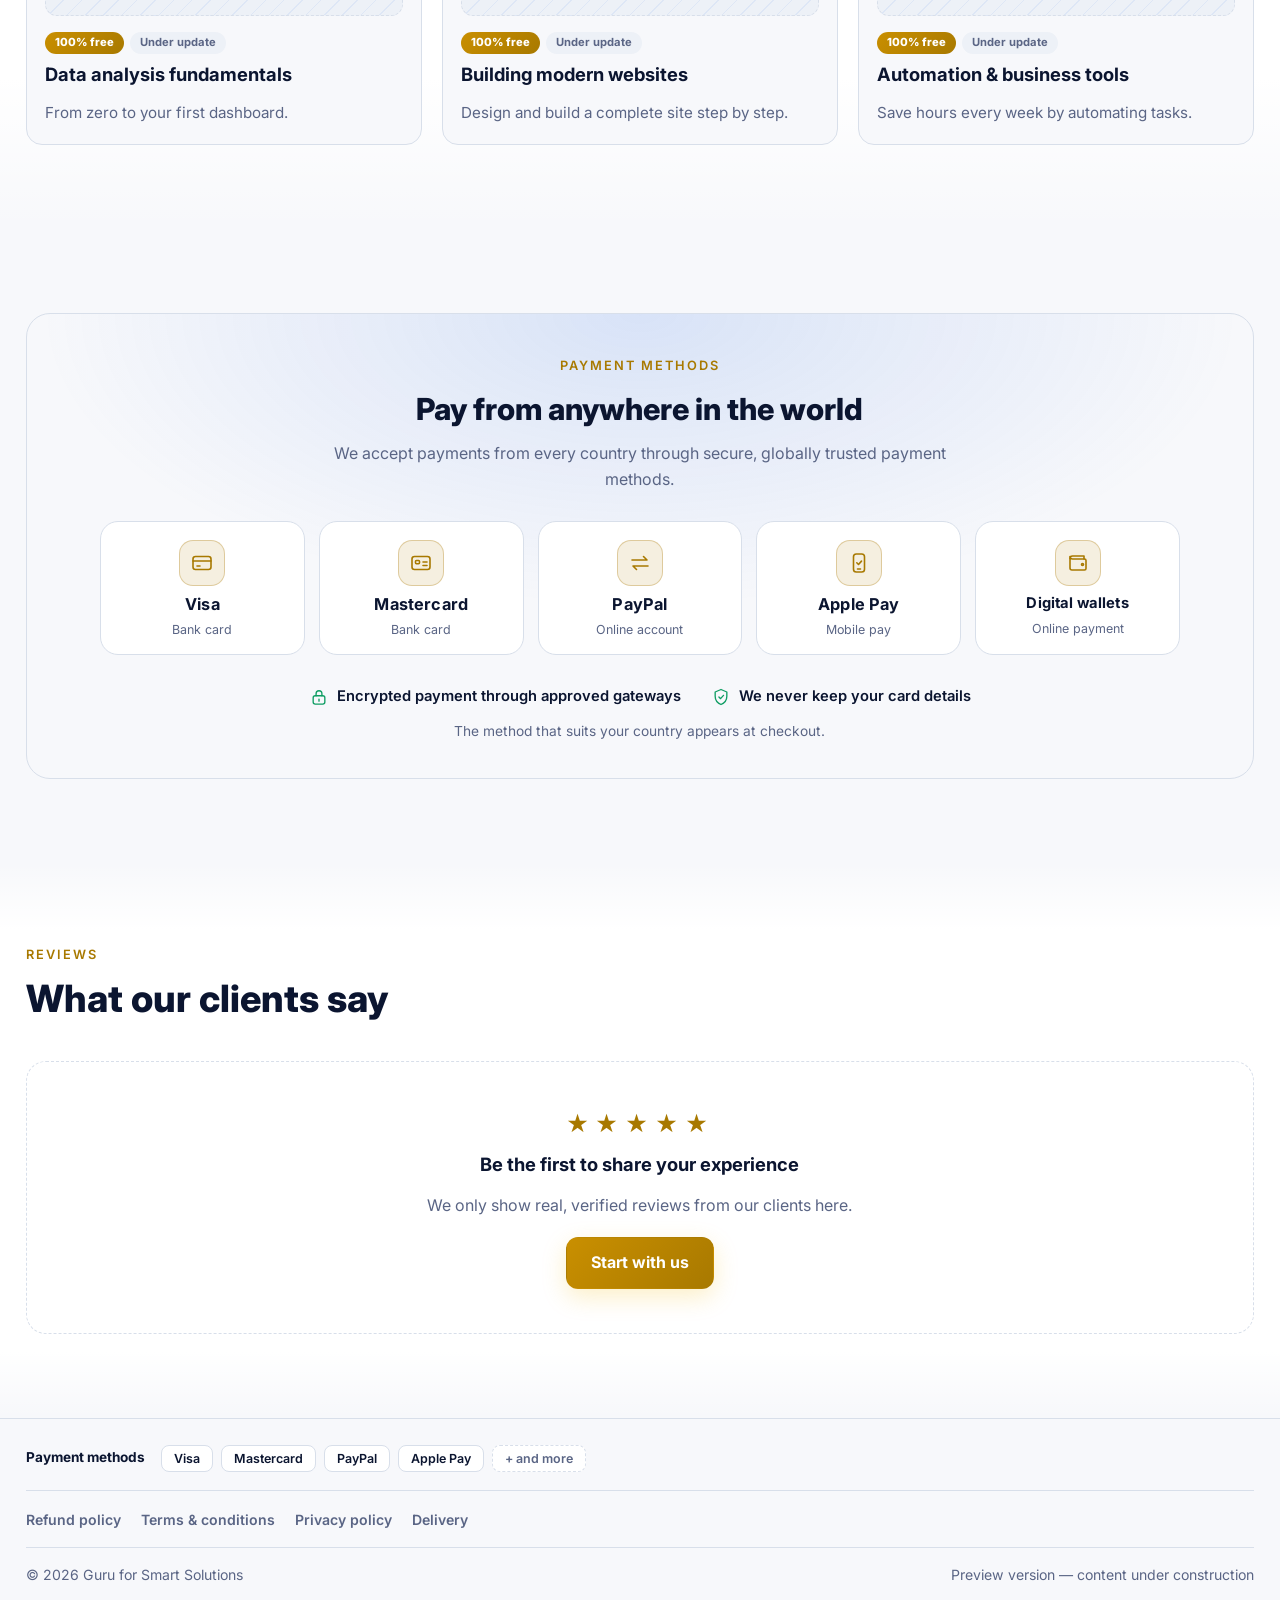
==== commit dae28aba: "Add files via upload" ====
--- a/index.html
+++ b/index.html
@@ -10,7 +10,7 @@
 <link rel="preconnect" href="https://fonts.googleapis.com">
 <link rel="preconnect" href="https://fonts.gstatic.com" crossorigin>
 <link href="https://fonts.googleapis.com/css2?family=Cairo:wght@400;600;700;800&family=Inter:wght@400;500;600;700&family=JetBrains+Mono:wght@500&display=swap" rel="stylesheet">
-<link rel="stylesheet" href="styles.css?v=36">
+<link rel="stylesheet" href="styles.css?v=42">
 <style>.ph.ph-img{padding:0;overflow:hidden;aspect-ratio:1/1;height:auto;min-height:0;border:0;background:none}.ph.ph-img img{display:block;width:100%;height:100%;object-fit:cover;border-radius:inherit}</style>
 </head>
 <body>
@@ -46,7 +46,7 @@
       <button type="button" class="icon-btn" id="theme" aria-label="Toggle theme">
         <svg viewBox="0 0 24 24" width="18" height="18" fill="none" stroke="currentColor" stroke-width="2" stroke-linecap="round"><circle cx="12" cy="12" r="4"/><path d="M12 2v2M12 20v2M4.9 4.9l1.4 1.4M17.7 17.7l1.4 1.4M2 12h2M20 12h2M4.9 19.1l1.4-1.4M17.7 6.3l1.4-1.4"/></svg>
       </button>
-      <a class="btn btn-gold btn-sm hide-sm" href="#contact" data-i18n="ctaContact"></a>
+      <div class="contact-wrap hide-sm" id="contact-wrap"><button type="button" class="btn btn-gold btn-sm contact-btn" id="contact-btn" aria-haspopup="true" aria-expanded="false" aria-controls="contact-pop"><span data-i18n="ctaContact"></span><svg class="chev" viewBox="0 0 24 24" width="14" height="14" fill="none" stroke="currentColor" stroke-width="2.4" stroke-linecap="round" stroke-linejoin="round" aria-hidden="true"><path d="m6 9 6 6 6-6"/></svg></button><div class="contact-pop" id="contact-pop" hidden></div></div>
     </div>
   </div>
 </header>
@@ -93,7 +93,8 @@
 <!-- TOOLS -->
 <section class="section" id="tools">
   <div class="wrap">
-    <header class="sec-head"><p class="eyebrow" data-i18n="navTools"></p><h2 data-i18n="toolsH"></h2><p data-i18n="toolsP"></p></header>
+    <header class="sec-head"><h2 data-i18n="toolsH"></h2><p data-i18n="toolsP"></p></header>
+    <aside class="need" aria-labelledby="need-tools"><p class="need-title" id="need-tools" data-i18n="needT"></p><ul class="need-list"><li><b data-i18n="nd_tools_1"></b><p class="need-ex"><i data-i18n="needEx"></i> <span data-i18n="nd_tools_1x"></span></p></li><li><b data-i18n="nd_tools_2"></b><p class="need-ex"><i data-i18n="needEx"></i> <span data-i18n="nd_tools_2x"></span></p></li><li><b data-i18n="nd_tools_3"></b><p class="need-ex"><i data-i18n="needEx"></i> <span data-i18n="nd_tools_3x"></span></p></li></ul><p class="need-foot" data-i18n="needF"></p></aside>
     <div class="grid3">
       <article class="card">
         <div class="ph ph-img"><span class="trial-ribbon" data-i18n="trialRibbon"></span><img src="assets/mr-josef.jpg" alt="Mr. Josef" width="1024" height="1024" loading="lazy"></div>
@@ -107,13 +108,13 @@
         <div class="ph" role="img" aria-label="Image placeholder"><span data-i18n="soonImg"></span></div>
         <span class="tag" data-i18n="soon"></span>
         <h3 data-i18n="t2"></h3><p data-i18n="t2p"></p>
-        <a class="link" href="#contact" data-i18n="demo"></a>
+        <a class="link" href="https://wa.me/201023290481" data-contact-open data-i18n="demo"></a>
       </article>
       <article class="card">
         <div class="ph" role="img" aria-label="Image placeholder"><span data-i18n="soonImg"></span></div>
         <span class="tag" data-i18n="soon"></span>
         <h3 data-i18n="t3"></h3><p data-i18n="t3p"></p>
-        <a class="link" href="#contact" data-i18n="demo"></a>
+        <a class="link" href="https://wa.me/201023290481" data-contact-open data-i18n="demo"></a>
       </article>
     </div>
   </div>
@@ -122,7 +123,8 @@
 <!-- AUTOMATION -->
 <section class="section alt" id="automation">
   <div class="wrap">
-    <header class="sec-head"><p class="eyebrow" data-i18n="navAut"></p><h2 data-i18n="autH"></h2><p data-i18n="autP"></p></header>
+    <header class="sec-head"><h2 data-i18n="autH"></h2><p data-i18n="autP"></p></header>
+    <aside class="need" aria-labelledby="need-aut"><p class="need-title" id="need-aut" data-i18n="needT"></p><ul class="need-list"><li><b data-i18n="nd_aut_1"></b><p class="need-ex"><i data-i18n="needEx"></i> <span data-i18n="nd_aut_1x"></span></p></li><li><b data-i18n="nd_aut_2"></b><p class="need-ex"><i data-i18n="needEx"></i> <span data-i18n="nd_aut_2x"></span></p></li><li><b data-i18n="nd_aut_3"></b><p class="need-ex"><i data-i18n="needEx"></i> <span data-i18n="nd_aut_3x"></span></p></li></ul><p class="need-foot" data-i18n="needF"></p></aside>
     <ol class="web-steps">
       <li><span class="qa-n">1</span><div><b data-i18n="as1"></b><p data-i18n="as1p"></p></div></li>
       <li><span class="qa-n">2</span><div><b data-i18n="as2"></b><p data-i18n="as2p"></p></div></li>
@@ -146,14 +148,15 @@
         <h3 data-i18n="ae3"></h3><p data-i18n="ae3p"></p>
       </article>
     </div>
-    <div class="web-cta"><a class="btn btn-gold" href="#contact" data-i18n="autCta"></a></div>
+    <div class="web-cta"><a class="btn btn-gold" href="https://wa.me/201023290481" data-contact-open data-i18n="autCta"></a></div>
   </div>
 </section>
 
 <!-- DATA LAB -->
 <section class="section alt" id="data">
   <div class="wrap">
-    <header class="sec-head"><p class="eyebrow" data-i18n="navData"></p><h2 data-i18n="dataH"></h2><p data-i18n="dataP"></p></header>
+    <header class="sec-head"><h2 data-i18n="dataH"></h2><p data-i18n="dataP"></p></header>
+    <aside class="need" aria-labelledby="need-data"><p class="need-title" id="need-data" data-i18n="needT"></p><ul class="need-list"><li><b data-i18n="nd_data_1"></b><p class="need-ex"><i data-i18n="needEx"></i> <span data-i18n="nd_data_1x"></span></p></li><li><b data-i18n="nd_data_2"></b><p class="need-ex"><i data-i18n="needEx"></i> <span data-i18n="nd_data_2x"></span></p></li><li><b data-i18n="nd_data_3"></b><p class="need-ex"><i data-i18n="needEx"></i> <span data-i18n="nd_data_3x"></span></p></li></ul><p class="need-foot" data-i18n="needF"></p></aside>
     <div class="cases">
     <article class="case" id="case" data-case="supply">
       <div class="case-stage">
@@ -192,7 +195,7 @@
           <li data-rv style="--d:8"><span class="qa-n">4</span><div><b data-i18n="q4"></b><p data-i18n="a4"></p></div></li>
         </ol>
         <div class="case-cta" data-rv style="--d:9">
-          <a class="btn btn-gold" href="#contact" data-i18n="caseCta"></a>
+          <a class="btn btn-gold" href="https://wa.me/201023290481" data-contact-open data-i18n="caseCta"></a>
           <p class="case-note" data-i18n="caseNote"></p>
         </div>
       </div>
@@ -235,7 +238,7 @@
           <li data-rv style="--d:9"><span class="qa-n">4</span><div><b data-i18n="amQ4"></b><p data-i18n="amA4" data-i18n-num></p></div></li>
         </ol>
         <div class="case-cta" data-rv style="--d:10">
-          <a class="btn btn-gold" href="#contact" data-i18n="amCta"></a>
+          <a class="btn btn-gold" href="https://wa.me/201023290481" data-contact-open data-i18n="amCta"></a>
         </div>
         <p class="case-note am-src" data-rv style="--d:11" data-i18n="amNote"></p>
         <details class="am-cav" data-rv style="--d:12">
@@ -258,7 +261,8 @@
 <!-- WEBSITES -->
 <section class="section" id="websites">
   <div class="wrap">
-    <header class="sec-head"><p class="eyebrow" data-i18n="navWeb"></p><h2 data-i18n="webH"></h2><p data-i18n="webP"></p></header>
+    <header class="sec-head"><h2 data-i18n="webH"></h2><p data-i18n="webP"></p></header>
+    <aside class="need" aria-labelledby="need-web"><p class="need-title" id="need-web" data-i18n="needT"></p><ul class="need-list"><li><b data-i18n="nd_web_1"></b><p class="need-ex"><i data-i18n="needEx"></i> <span data-i18n="nd_web_1x"></span></p></li><li><b data-i18n="nd_web_2"></b><p class="need-ex"><i data-i18n="needEx"></i> <span data-i18n="nd_web_2x"></span></p></li><li><b data-i18n="nd_web_3"></b><p class="need-ex"><i data-i18n="needEx"></i> <span data-i18n="nd_web_3x"></span></p></li></ul><p class="need-foot" data-i18n="needF"></p></aside>
     <ol class="web-steps">
       <li><span class="qa-n">1</span><div><b data-i18n="ws1"></b><p data-i18n="ws1p"></p></div></li>
       <li><span class="qa-n">2</span><div><b data-i18n="ws2"></b><p data-i18n="ws2p"></p></div></li>
@@ -283,14 +287,15 @@
       </article>
     </div>
     <div class="gp-block" id="gp-web"></div>
-    <div class="web-cta"><a class="btn btn-gold" href="#contact" data-i18n="webCta"></a></div>
+    <div class="web-cta"><a class="btn btn-gold" href="https://wa.me/201023290481" data-contact-open data-i18n="webCta"></a></div>
   </div>
 </section>
 
 <!-- ACADEMY -->
 <section class="section alt" id="academy">
   <div class="wrap">
-    <header class="sec-head"><p class="eyebrow" data-i18n="navAcademy"></p><h2 data-i18n="acadH"></h2><p data-i18n="acadP"></p></header>
+    <header class="sec-head"><h2 data-i18n="acadH"></h2><p data-i18n="acadP"></p></header>
+    <aside class="need" aria-labelledby="need-acad"><p class="need-title" id="need-acad" data-i18n="needT"></p><ul class="need-list"><li><b data-i18n="nd_acad_1"></b><p class="need-ex"><i data-i18n="needEx"></i> <span data-i18n="nd_acad_1x"></span></p></li><li><b data-i18n="nd_acad_2"></b><p class="need-ex"><i data-i18n="needEx"></i> <span data-i18n="nd_acad_2x"></span></p></li><li><b data-i18n="nd_acad_3"></b><p class="need-ex"><i data-i18n="needEx"></i> <span data-i18n="nd_acad_3x"></span></p></li></ul><p class="need-foot" data-i18n="needF"></p></aside>
     <div class="free-banner" role="note">
       <i class="free-spark s1" aria-hidden="true"></i><i class="free-spark s2" aria-hidden="true"></i><i class="free-spark s3" aria-hidden="true"></i><i class="free-spark s4" aria-hidden="true"></i>
       <div class="free-seal" aria-hidden="true"><span class="free-num"><bdi dir="ltr">100<small>%</small></bdi></span><span class="free-word" data-i18n="freeWord"></span></div>
@@ -336,28 +341,16 @@
 <section class="section alt" id="reviews">
   <div class="wrap">
     <header class="sec-head"><p class="eyebrow" data-i18n="navReviews"></p><h2 data-i18n="revH"></h2></header>
+    <div class="rv" id="rev-slider" hidden></div>
     <div class="reviews-empty">
       <div class="stars" aria-hidden="true">&#x2605;&#x2605;&#x2605;&#x2605;&#x2605;</div>
       <h3 data-i18n="revEmpty"></h3>
       <p data-i18n="revEmptyP"></p>
-      <a class="btn btn-gold" href="#contact" data-i18n="revCta"></a>
-    </div>
-  </div>
-</section>
-
-<!-- CONTACT -->
-<section class="section cta" id="contact">
-  <div class="wrap cta-box">
-    <img src="assets/logo.png" alt="" width="96" height="96">
-    <h2 data-i18n="ctaH"></h2>
-    <p data-i18n="ctaP"></p>
-    <div class="cta-row center">
-      <a class="btn btn-gold" href="https://wa.me/201023290481" target="_blank" rel="noopener noreferrer" data-i18n="ctaWa"></a>
-      <a class="btn btn-ghost" id="mail-btn" href="https://mail.google.com/mail/?view=cm&fs=1&to=customer.care.withme%40gmail.com" target="_blank" rel="noopener noreferrer" data-i18n="ctaMail"></a>
-    </div>
-    <p class="mail"><bdi dir="ltr">customer.care.withme@gmail.com</bdi></p>
-  </div>
-</section>
+      <a class="btn btn-gold" href="https://wa.me/201023290481" data-contact-open data-i18n="revCta"></a>
+    </div>
+  </div>
+</section>
+
 </main>
 
 <footer class="site-footer">
@@ -370,43 +363,12 @@
 </footer>
 
 <script src="assets/guru-i18n.js?v=8"></script>
-<script src="app.js?v=21"></script>
+<script src="app.js?v=22"></script>
 <script src="assets/guru-pay.js?v=12"></script>
 <script src="assets/guru-price.js?v=4"></script>
-<script src="assets/guru-header.js?v=1"></script>
-<script>
-/* Contact by email: opens the Gmail app (compose, To pre-filled, empty subject) on phones; Gmail web compose on computers. */
-(function () {
-  var TO = 'customer.care.withme@gmail.com';
-  var btn = document.getElementById('mail-btn');
-  if (!btn) return;
-  function platform(ua, touch) {
-    if (/Android/i.test(ua)) return 'android';
-    if (/iPhone|iPad|iPod/i.test(ua) || (/Macintosh/i.test(ua) && touch > 1)) return 'ios';
-    return 'desktop';
-  }
-  function target(p) {
-    var mailto = 'mailto:' + TO;
-    if (p === 'android') return { url: 'intent:' + TO + '#Intent;scheme=mailto;action=android.intent.action.SENDTO;package=com.google.android.gm;S.browser_fallback_url=' + encodeURIComponent(mailto) + ';end', fallback: null };
-    if (p === 'ios') return { url: 'googlegmail:///co?to=' + encodeURIComponent(TO), fallback: mailto };
-    return null;
-  }
-  window.__guruMailTarget = function (ua, touch) { return target(platform(ua, touch)); };
-  btn.addEventListener('click', function (e) {
-    var t = target(platform(navigator.userAgent || '', navigator.maxTouchPoints || 0));
-    if (!t) return;                       /* computer: let the normal Gmail web link open */
-    e.preventDefault();
-    var left = false;
-    function mark() { if (document.hidden) left = true; }
-    document.addEventListener('visibilitychange', mark);
-    window.addEventListener('pagehide', function () { left = true; });
-    window.location.href = t.url;
-    if (t.fallback) setTimeout(function () {
-      document.removeEventListener('visibilitychange', mark);
-      if (!left && !document.hidden) window.location.href = t.fallback;
-    }, 1400);
-  });
-})();
-</script>
+<script src="assets/guru-header.js?v=2"></script>
+<script src="assets/reviews/reviews.js?v=1"></script>
+<script src="assets/guru-reviews.js?v=1"></script>
+<script src="assets/guru-contact.js?v=2"></script>
 </body>
 </html>
--- a/styles.css
+++ b/styles.css
@@ -597,7 +597,7 @@
 /* ===== policies page + footer links ===== */
 .l{display:none}
 html[lang="ar"] .l-ar,html[lang="en"] .l-en,html[lang="es"] .l-es{display:revert}
-.pol-wrap{max-width:900px}
+.pol-wrap{max-width:1120px}
 .pol-hero{padding:56px 0 8px}
 .pol-hero h1{font-size:clamp(1.9rem,4.4vw,2.8rem);line-height:1.25;margin:4px 0 14px}
 .pol-lead{color:var(--muted);font-size:1.05rem;line-height:1.9;max-width:720px}
@@ -622,9 +622,121 @@
 .pol-contact li>span{min-width:130px;color:var(--muted);font-size:.9rem}
 .pol-contact a{color:var(--gold);font-weight:700;text-decoration:underline;text-underline-offset:3px;overflow-wrap:anywhere}
 .pol-note{color:var(--muted);font-size:.9rem}
-.pol-back{margin:30px 0 40px}
+.pol-back{margin-top:28px;margin-bottom:44px}
+.pol-topbar{margin-bottom:18px}
+.pol-backbtn{display:inline-flex;align-items:center;gap:10px;padding:10px 20px;border-radius:999px;border:1.5px solid var(--gold);color:var(--gold);background:transparent;font-weight:700;font-size:.95rem;line-height:1.2;transition:background .2s,color .2s,transform .2s}
+.pol-backbtn:hover,.pol-backbtn:focus-visible{background:var(--gold-grad);color:var(--on-gold);transform:translateY(-1px)}
+.pol-arrow{flex:none;transition:transform .2s}
+html[dir="ltr"] .pol-arrow{transform:scaleX(-1)}
+.pol-backbtn:hover .pol-arrow{transform:translateX(3px)}
+html[dir="ltr"] .pol-backbtn:hover .pol-arrow{transform:scaleX(-1) translateX(3px)}
 .pol-page .nav a{white-space:nowrap}
 .foot-links{display:flex;flex-wrap:wrap;gap:8px 20px;padding-bottom:16px;margin-bottom:16px;border-bottom:1px solid var(--line)}
 .foot-links a{color:var(--muted);font-weight:600;font-size:.88rem}.foot-links a:hover{color:var(--gold);text-decoration:underline}
 .gp-pol{display:inline-block;margin-top:6px;color:var(--gold);font-weight:700;font-size:.85rem;text-decoration:underline;text-underline-offset:3px}
 @media (max-width:700px){.pol-sec{padding:20px 16px;border-radius:18px}.pol-glance{grid-template-columns:1fr}.pol-hero{padding-top:36px}.pol-contact li>span{min-width:0;flex:1 1 100%}}
+.pol-link{color:var(--gold);font-weight:700;text-decoration:underline;text-underline-offset:3px}
+
+/* ===== contact: header drop-down, pop-up, fixed side buttons ===== */
+.contact-wrap{position:relative}
+.contact-btn{gap:8px}
+.contact-btn .chev{transition:transform .25s}
+.contact-btn[aria-expanded="true"] .chev{transform:rotate(180deg)}
+.contact-pop{position:absolute;inset-inline-end:0;top:calc(100% + 14px);width:min(372px,calc(100vw - 24px));z-index:70}
+.contact-pop::before{content:"";position:absolute;top:-7px;inset-inline-end:34px;width:14px;height:14px;transform:rotate(45deg);background:var(--surface);border-top:1px solid color-mix(in srgb,var(--gold) 55%,var(--line));border-inline-start:1px solid color-mix(in srgb,var(--gold) 55%,var(--line));border-radius:3px 0 0 0}
+html[dir="rtl"] .contact-pop::before{border-inline-start:0;border-inline-end:1px solid color-mix(in srgb,var(--gold) 55%,var(--line));border-radius:0 3px 0 0}
+.cx-card{position:relative;padding:18px;border-radius:22px;background:var(--surface);border:1px solid color-mix(in srgb,var(--gold) 55%,var(--line));box-shadow:0 30px 60px -22px rgba(8,20,60,.45),0 0 0 4px color-mix(in srgb,var(--gold) 10%,transparent);display:grid;gap:10px;animation:cxCard .28s cubic-bezier(.2,.8,.2,1) both;transform-origin:top center}
+.cx-head{display:grid;gap:2px;padding:2px 4px 6px}
+.cx-head b{font-size:1.08rem;background:var(--gold-grad);-webkit-background-clip:text;background-clip:text;color:transparent;width:fit-content}
+.cx-head span{color:var(--muted);font-size:.88rem}
+.cx-item{--c1:#34e07a;--c2:#0e9f5a;display:flex;align-items:center;gap:14px;padding:12px 14px;border-radius:16px;border:1px solid var(--line);background:var(--surface-2);color:var(--text);position:relative;overflow:hidden;animation:cxItem .4s cubic-bezier(.2,.8,.2,1) both;transition:transform .22s,border-color .22s,box-shadow .22s}
+.cx-item.cx-mail{--c1:#ff6b5c;--c2:#c2271d;animation-delay:.07s}
+.cx-item:nth-of-type(1){animation-delay:.04s}
+.cx-item::after{content:"";position:absolute;inset:0;background:linear-gradient(100deg,transparent 30%,rgba(255,255,255,.35) 50%,transparent 70%);transform:translateX(-120%);transition:transform .7s}
+html[dir="rtl"] .cx-item::after{transform:translateX(120%)}
+.cx-item:hover,.cx-item:focus-visible{transform:translateY(-2px);border-color:var(--c2);box-shadow:0 14px 28px -14px var(--c2);outline:none}
+.cx-item:hover::after,.cx-item:focus-visible::after{transform:translateX(120%)}
+html[dir="rtl"] .cx-item:hover::after,html[dir="rtl"] .cx-item:focus-visible::after{transform:translateX(-120%)}
+.cx-ico{flex:none;width:50px;height:50px;border-radius:15px;display:grid;place-items:center;color:#fff;background:radial-gradient(120% 120% at 30% 15%,var(--c1),var(--c2) 72%);box-shadow:0 10px 20px -8px var(--c2),inset 0 1px 0 rgba(255,255,255,.45)}
+.cx-txt{display:grid;gap:1px;min-width:0;flex:1}
+.cx-txt b{font-size:1.02rem}
+.cx-txt small{color:var(--muted);font-size:.84rem}
+.cx-addr{font-family:var(--font-en);font-size:.7rem!important;white-space:nowrap;opacity:.85;text-align:start}
+.cx-go{flex:none;color:var(--muted);transition:transform .22s,color .22s}
+html[dir="ltr"] .cx-go{transform:scaleX(-1)}
+.cx-item:hover .cx-go{color:var(--c2);transform:translateX(-3px)}
+html[dir="rtl"] .cx-item:hover .cx-go{transform:translateX(3px)}
+html[dir="ltr"] .cx-item:hover .cx-go{transform:scaleX(-1) translateX(3px)}
+.cx-x{position:absolute;top:12px;inset-inline-end:12px;width:32px;height:32px;border-radius:50%;border:1px solid var(--line);background:var(--surface-2);color:var(--muted);cursor:pointer;display:grid;place-items:center}
+.cx-x:hover{color:var(--text);border-color:var(--gold)}
+.cx-modal{position:fixed;inset:0;z-index:90;display:grid;place-items:center;padding:16px;background:rgba(5,11,31,.55);-webkit-backdrop-filter:blur(7px);backdrop-filter:blur(7px);animation:cxFade .25s both}
+.cx-modal .cx-card{width:min(380px,100%);padding:22px 18px 18px}
+.cx-modal .cx-head{padding-inline-end:36px}
+.cx-lock{overflow:hidden}
+@keyframes cxCard{from{opacity:0;transform:translateY(-8px) scale(.96)}to{opacity:1;transform:none}}
+@keyframes cxItem{from{opacity:0;transform:translateY(8px)}to{opacity:1;transform:none}}
+@keyframes cxFade{from{opacity:0}to{opacity:1}}
+
+.fab-wrap{position:fixed;inset-inline-end:clamp(14px,2vw,26px);bottom:clamp(16px,3vw,28px);z-index:60;display:grid;gap:16px}
+.fab{--c1:#34e07a;--c2:#0e9f5a;position:relative;display:grid;place-items:center;width:62px;height:62px;border-radius:50%;color:#fff;isolation:isolate;
+  background:radial-gradient(120% 120% at 30% 18%,var(--c1),var(--c2) 72%);
+  box-shadow:0 16px 30px -10px var(--c2),0 4px 10px rgba(5,11,31,.25),inset 0 2px 0 rgba(255,255,255,.5),inset 0 -3px 6px rgba(0,0,0,.18);
+  transition:transform .3s cubic-bezier(.2,.8,.2,1),box-shadow .3s}
+.fab-mail{--c1:#ff6b5c;--c2:#c2271d}
+.fab::before{content:"";position:absolute;inset:-5px;border-radius:50%;border:2px solid var(--c1);opacity:0;z-index:-1;animation:fabRing 3.6s ease-out infinite}
+.fab-mail::before{animation-delay:1.8s}
+.fab::after{content:"";position:absolute;top:5px;inset-inline:12px;height:46%;border-radius:50% 50% 60% 60%/70% 70% 40% 40%;background:linear-gradient(180deg,rgba(255,255,255,.38),rgba(255,255,255,0));pointer-events:none}
+.fab-ico{display:grid;place-items:center;transition:transform .3s cubic-bezier(.2,.8,.2,1);filter:drop-shadow(0 2px 3px rgba(0,0,0,.25))}
+.fab:hover,.fab:focus-visible{transform:translateY(-4px) scale(1.06);box-shadow:0 22px 36px -10px var(--c2),0 6px 14px rgba(5,11,31,.3),inset 0 2px 0 rgba(255,255,255,.55),inset 0 -3px 6px rgba(0,0,0,.18);outline:none}
+.fab:hover .fab-ico,.fab:focus-visible .fab-ico{transform:rotate(-8deg) scale(1.08)}
+.fab:focus-visible{outline:3px solid color-mix(in srgb,var(--gold) 70%,#fff);outline-offset:4px}
+.fab-tip{position:absolute;inset-inline-end:calc(100% + 14px);top:50%;transform:translateY(-50%) translateX(8px);opacity:0;pointer-events:none;white-space:nowrap;padding:8px 14px;border-radius:999px;font:700 .85rem var(--font-ar,inherit);color:var(--text);background:var(--surface);border:1px solid color-mix(in srgb,var(--c2) 55%,var(--line));box-shadow:0 12px 24px -12px rgba(5,11,31,.45);transition:opacity .25s,transform .25s}
+html[dir="rtl"] .fab-tip{transform:translateY(-50%) translateX(-8px)}
+.fab:hover .fab-tip,.fab:focus-visible .fab-tip{opacity:1;transform:translateY(-50%)}
+@keyframes fabRing{0%{transform:scale(.92);opacity:.55}70%,100%{transform:scale(1.5);opacity:0}}
+@media (max-width:700px){.fab{width:54px;height:54px}.fab-ico svg{width:23px;height:23px}.fab-tip{display:none}.fab-wrap{gap:13px}}
+@media (hover:none){.fab-tip{display:none}}
+@media (prefers-reduced-motion:reduce){.fab::before,.cx-card,.cx-item,.cx-modal{animation:none}.fab,.fab-ico,.cx-item{transition:none}}
+
+/* ===== reviews slider (real screenshots only) ===== */
+.rv{display:grid;gap:18px}
+.rv[hidden]{display:none}
+.rv-stage{position:relative}
+.rv-track{display:flex;gap:18px;overflow-x:auto;scroll-snap-type:x mandatory;scrollbar-width:none;padding:10px clamp(0px,4vw,60px) 14px;-webkit-overflow-scrolling:touch;outline:none}
+.rv-track::-webkit-scrollbar{display:none}
+.rv-slide{flex:0 0 min(400px,82%);margin:0;scroll-snap-align:center;display:grid;gap:10px;align-content:start;opacity:.55;transform:scale(.95);transition:opacity .4s,transform .4s}
+.rv-slide.is-cur{opacity:1;transform:none}
+.rv-slide img{width:100%;height:auto;display:block;border-radius:20px;border:1px solid var(--line);background:var(--surface);box-shadow:var(--shadow);-webkit-user-select:none;user-select:none}
+.rv-slide figcaption{color:var(--muted);font-size:.9rem;text-align:center;line-height:1.7}
+.rv-arrow{position:absolute;top:calc(50% - 20px);width:42px;height:42px;border-radius:50%;border:1px solid var(--line);background:color-mix(in srgb,var(--surface) 90%,transparent);color:var(--text);cursor:pointer;display:grid;place-items:center;box-shadow:var(--shadow);z-index:2;transition:border-color .2s,color .2s}
+.rv-arrow:hover{border-color:var(--gold);color:var(--gold)}
+.rv-prev{inset-inline-start:0}.rv-next{inset-inline-end:0}
+html[dir="rtl"] .rv-arrow svg{transform:scaleX(-1)}
+.rv-dots{display:flex;justify-content:center;gap:8px}
+.rv-dot{width:9px;height:9px;padding:0;border-radius:999px;border:0;background:var(--line);cursor:pointer;transition:width .3s,background .3s}
+.rv-dot.is-on{width:26px;background:var(--gold-grad)}
+@media (max-width:700px){.rv-arrow{display:none}.rv-track{padding-inline:4px}}
+
+/* ===== section intro: direct headline + "is this for you?" problems ===== */
+.sec-head{max-width:820px}
+.sec-head h2{font-size:clamp(1.6rem,3.4vw,2.35rem);line-height:1.35}
+.need{margin:0 0 40px;padding:22px clamp(16px,2.4vw,28px) 20px;border:1px solid var(--line);border-radius:22px;background:var(--surface);display:grid;gap:16px}
+.need-title{margin:0;font-weight:800;font-size:1.02rem;display:flex;align-items:center;gap:10px}
+.need-title::before{content:"";flex:none;width:10px;height:10px;border-radius:50%;background:var(--gold-grad);box-shadow:0 0 0 4px color-mix(in srgb,var(--gold) 18%,transparent)}
+.need-list{list-style:none;margin:0;padding:0;display:grid;grid-template-columns:repeat(3,minmax(0,1fr));gap:14px}
+.need-list li{display:grid;gap:8px;align-content:start;padding:16px;border-radius:16px;background:var(--surface-2);border-inline-start:3px solid var(--gold)}
+.need-list b{font-size:1rem;line-height:1.6}
+.need-ex{margin:0;color:var(--muted);font-size:.92rem;line-height:1.8}
+.need-ex i{font-style:normal;font-weight:800;color:var(--gold)}
+.need-foot{margin:0;color:var(--muted);font-size:.92rem}
+@media (max-width:900px){.need-list{grid-template-columns:1fr}.need{margin-bottom:30px}}
+
+/* real logos (assets/icons/whatsapp.svg, gmail.svg): shown on a clean white tile instead of the generic coloured glyphs */
+.fab.has-logo{background:#fff;box-shadow:0 16px 30px -12px rgba(5,11,31,.45),0 4px 10px rgba(5,11,31,.18),0 0 0 1px var(--line)}
+.fab.has-logo::after{display:none}
+.fab.has-logo::before{border-color:var(--c2)}
+.fab-ico img,.cx-ico img{display:block;width:34px;height:34px;object-fit:contain;filter:none}
+.fab.has-logo .fab-ico{filter:none}
+.cx-item.has-logo .cx-ico{background:#fff;border:1px solid var(--line);box-shadow:0 8px 18px -10px rgba(5,11,31,.35)}
+.cx-item.has-logo .cx-ico img{width:30px;height:30px}
+@media (max-width:700px){.fab-ico img{width:30px;height:30px}}
